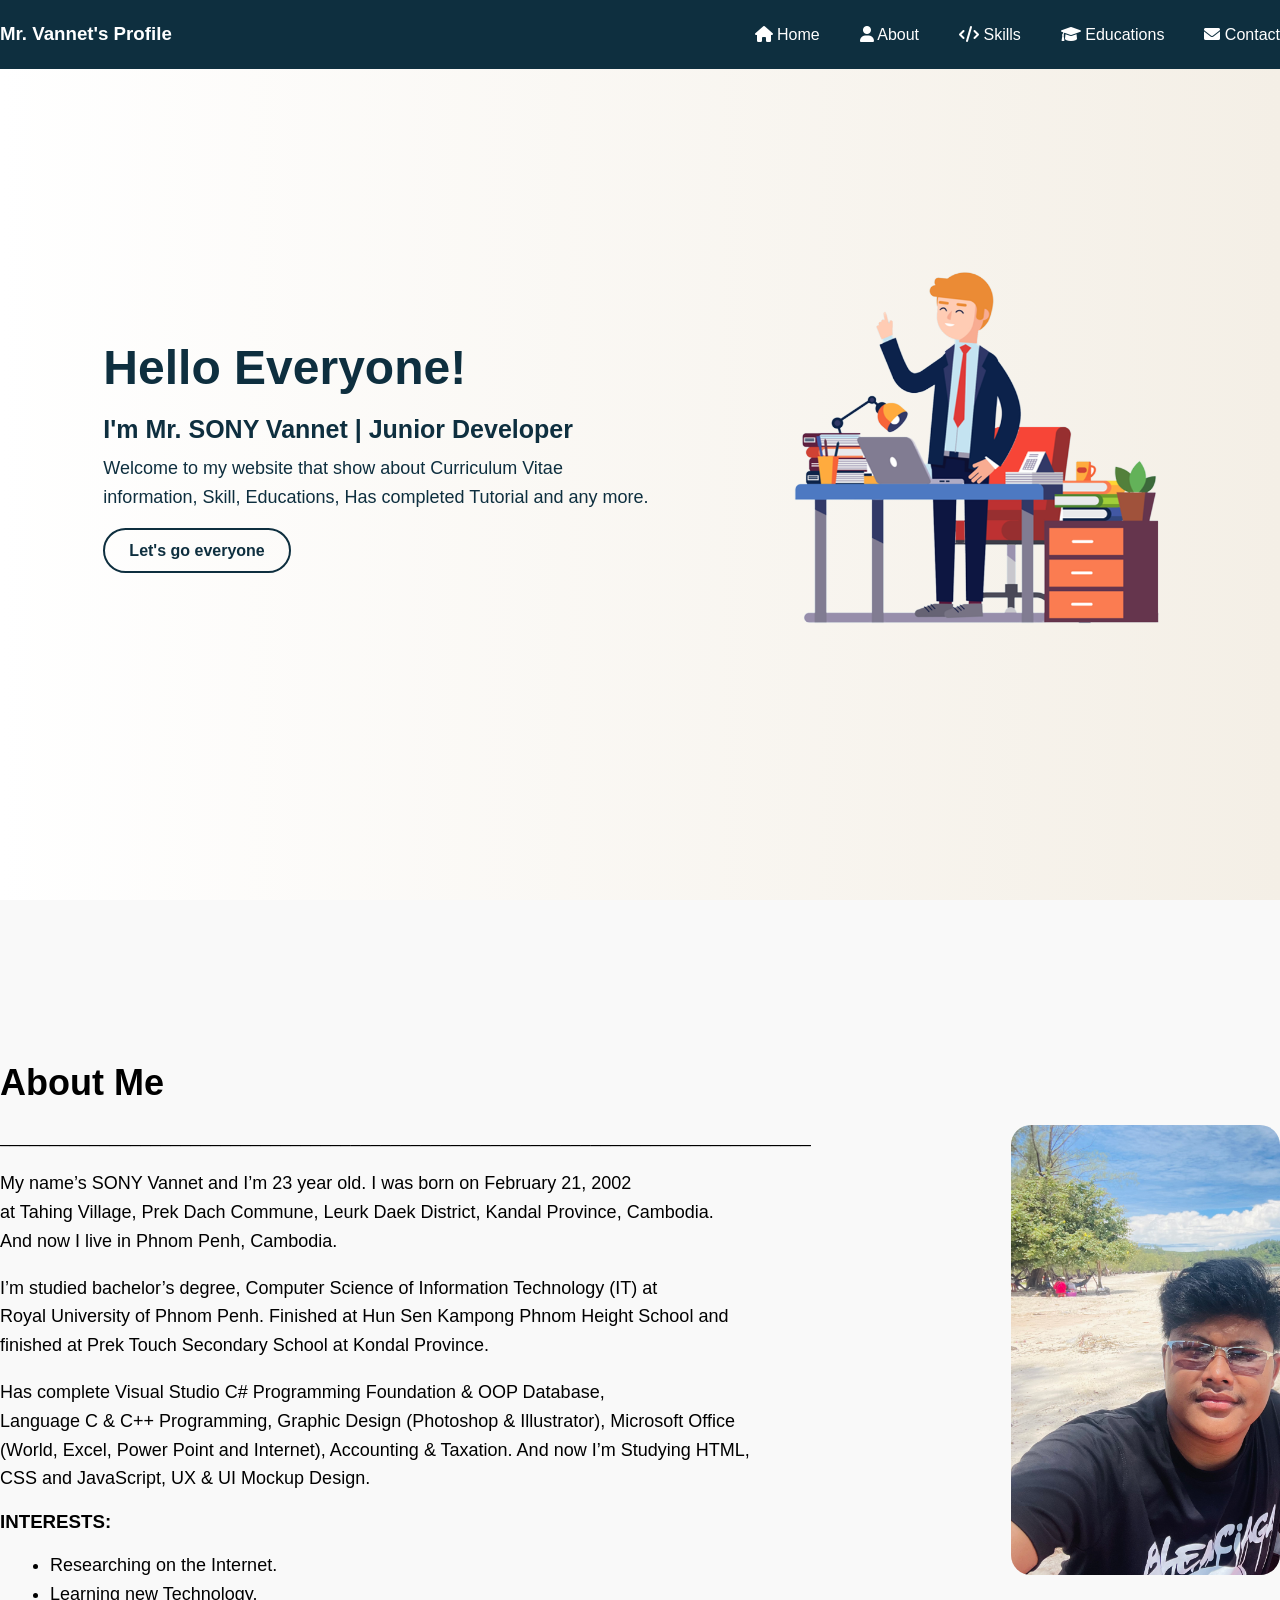
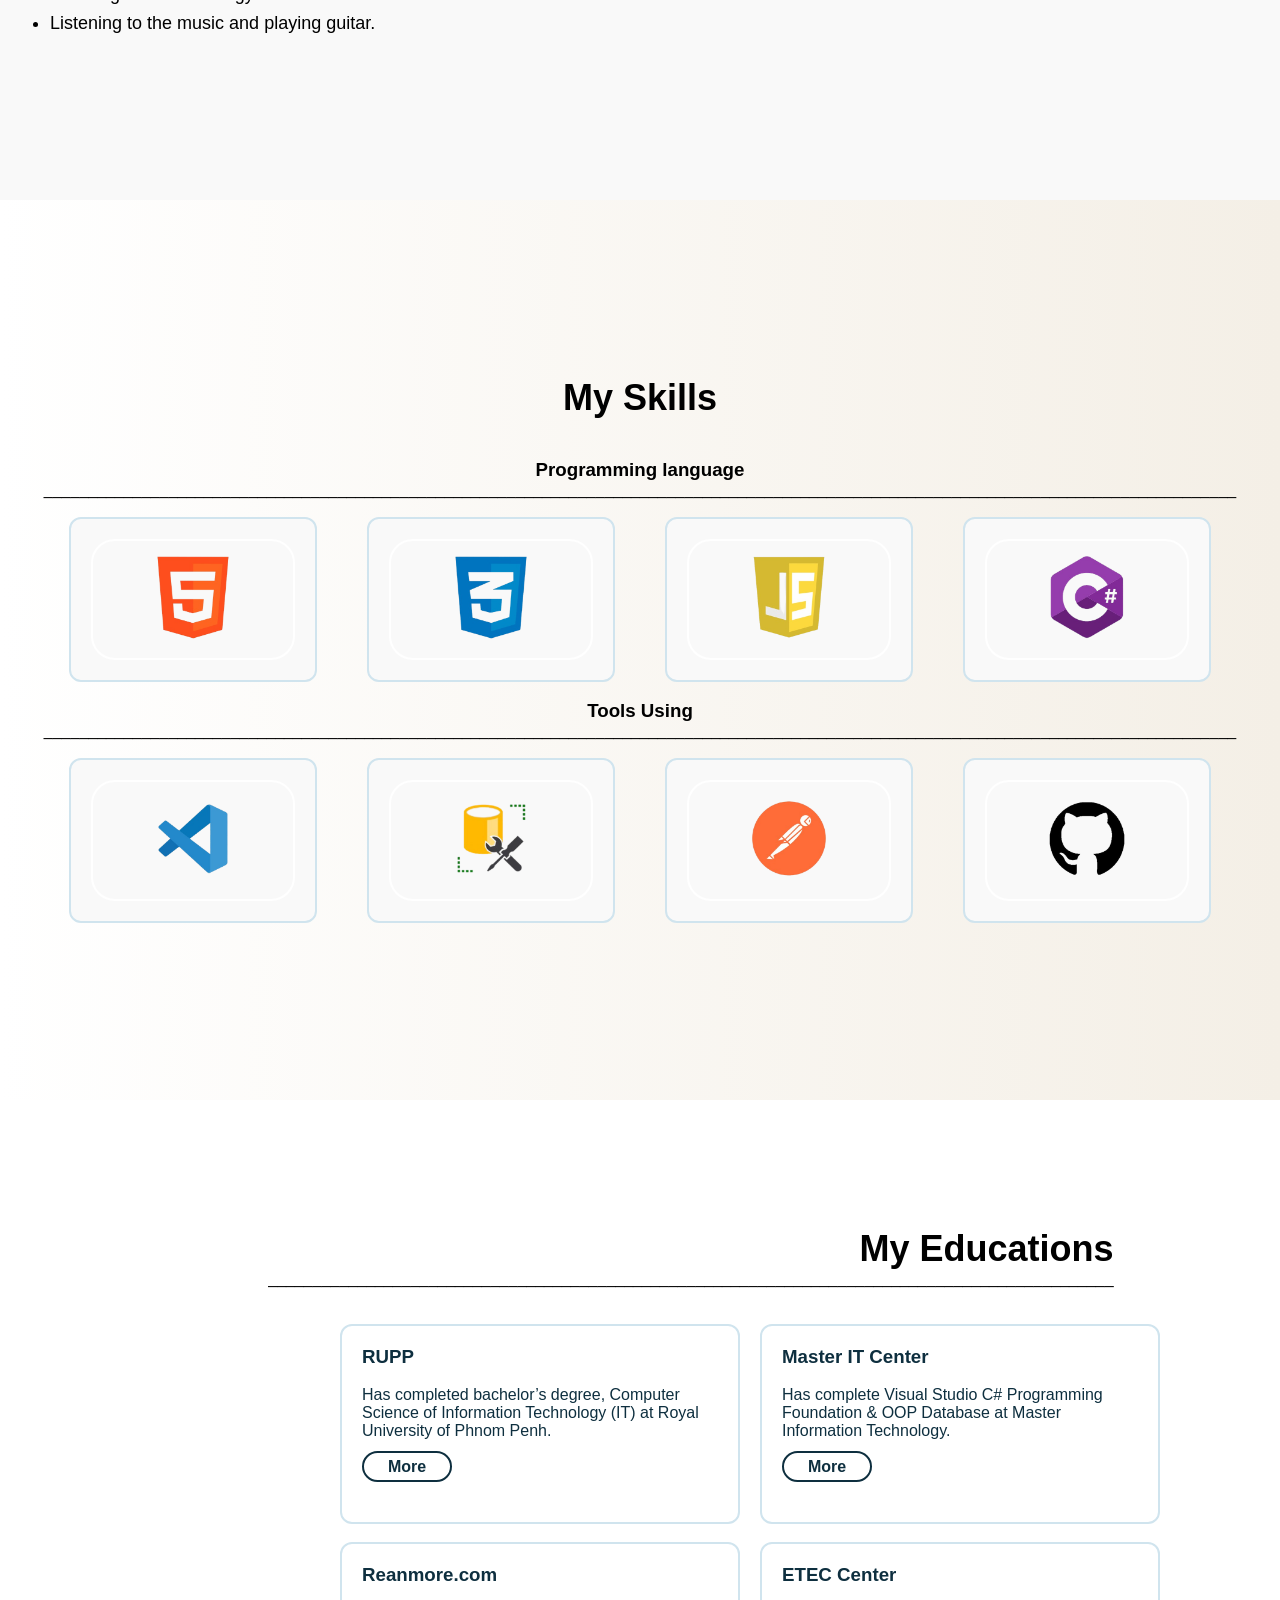
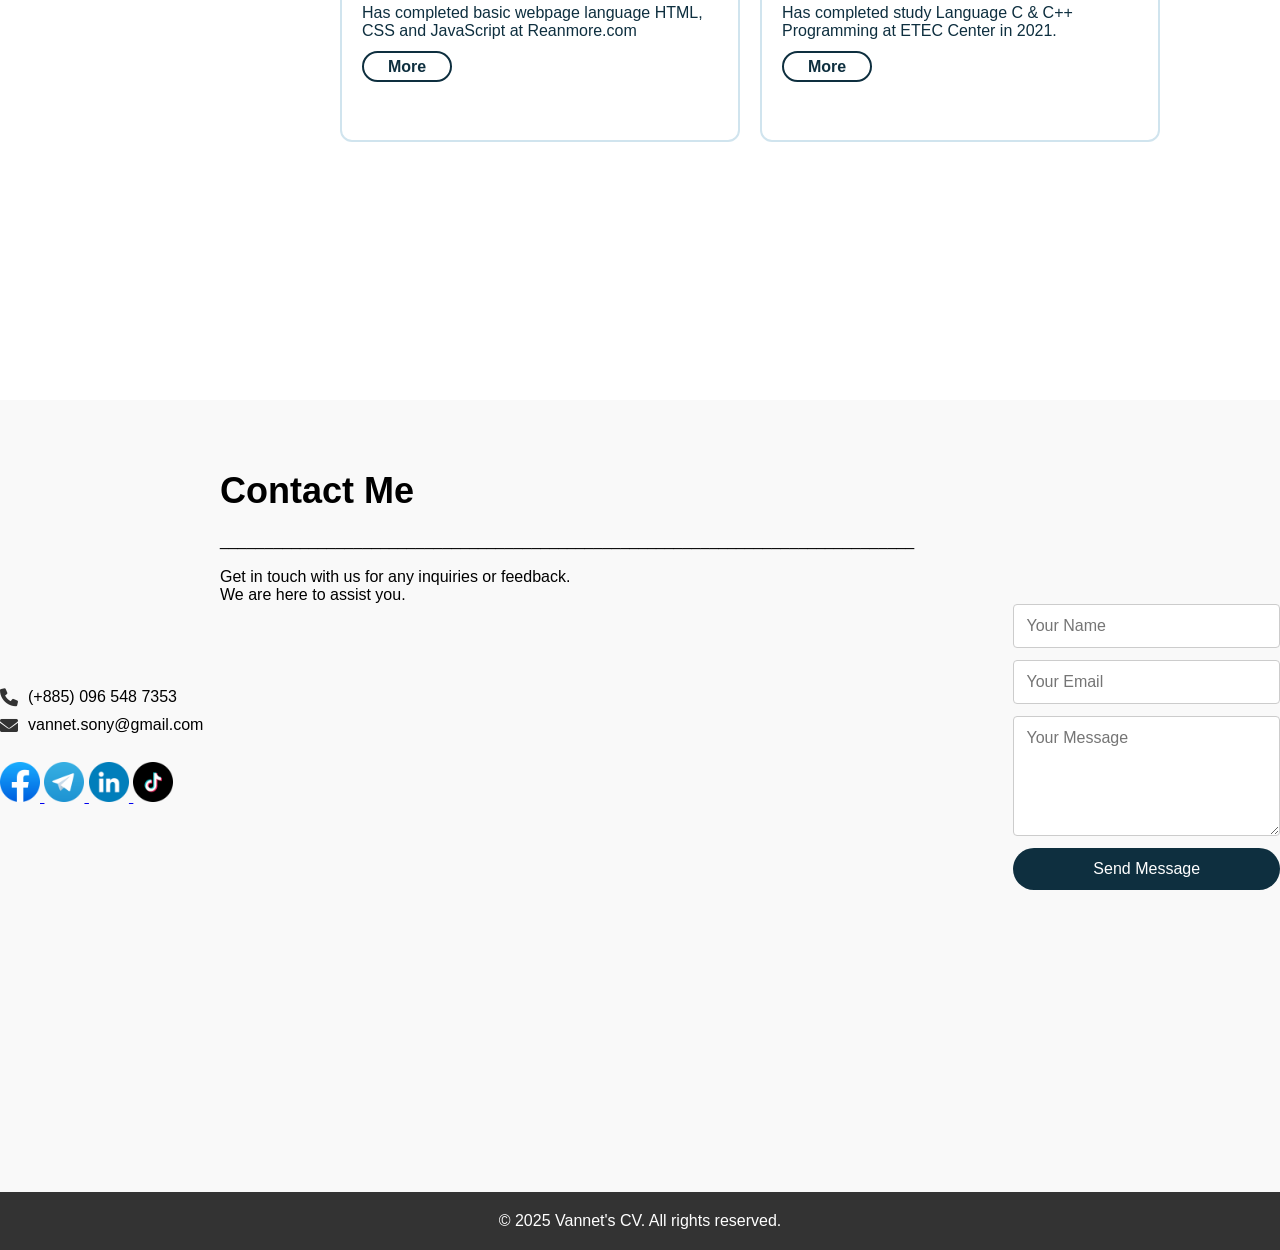
==== index.html @ 10460a56 "rename to index.html" ====
<!DOCTYPE html>
<html lang="en">

<head>
  <meta charset="UTF-8" />
  <meta name="viewport" content="width=device-width, initial-scale=1.0"/>
  <title>Vannet's CV</title>
  <link rel="icon" type="image/x-icon" href="./assets/Profile.ico">
  <link rel="stylesheet" href="style.css" />
  <link rel="stylesheet" href="https://cdnjs.cloudflare.com/ajax/libs/font-awesome/6.0.0-beta3/css/all.min.css">
</head>

<body>
  <!-- Navigation Bar -->
  <nav>
    <div class="container">
      <h3>Mr. Vannet's Profile</h3>
      <ul>
        <li><a href="#home"><i class="fas fa-home"></i> Home</a></li>
        <li><a href="#about"><i class="fas fa-user"></i> About</a></li>
        <li><a href="#skill"><i class="fas fa-code"></i> Skills</a></li>
        <li><a href="#Educations"><i class="fas fa-graduation-cap"></i> Educations</a></li>
        <li><a href="#contact"><i class="fas fa-envelope"></i> Contact</a></li>
      </ul>
    </div>
  </nav>

  <!-- Section Home -->
  <section id="home">
    <div class="container">
      <h1>Hello Everyone!</h1>
      <h2>I'm Mr. SONY Vannet | Junior Developer</h2>
      <p>Welcome to my website that show about Curriculum Vitae <br> information, Skill, Educations, Has completed Tutorial and any more.</p>
      <a href="#about">Let's go everyone</a>
    </div>
    <div class="image-section">
      <img src="./assets/Presentation.png" alt="Image">
      </div>
    </div>
  </section>

  <!-- Section About -->
  <section id="about">
    <div class="container">
      <h1>About Me</span></h1><br>
      <p>_________________________________________________________________________________</p><br>
      <p>My name’s <span class="name">SONY Vannet</span> and I’m 23 year old. I was born on February 21, 2002 <br>
        at Tahing Village, Prek Dach Commune, Leurk Daek District, Kandal Province, Cambodia. <br>
        And now I live in Phnom Penh, Cambodia.</p><br>
      <p>I’m studied bachelor’s degree, Computer Science of Information Technology (IT) at <br>
        Royal University of Phnom Penh. Finished at Hun Sen Kampong Phnom Height School and <br>
        finished at Prek Touch Secondary School at Kondal Province.</p><br>
      <p>Has complete Visual Studio C# Programming Foundation & OOP Database, <br>
        Language C & C++ Programming, Graphic Design (Photoshop & Illustrator), Microsoft Office <br>
        (World, Excel, Power Point and Internet), Accounting & Taxation. And now I’m Studying HTML, <br>CSS and JavaScript, UX & UI Mockup Design.</p><br>
      <h3>INTERESTS:</h3><br>
        <ul>
          <li>Researching on the Internet.</li>
          <li>Learning new Technology.</li>
          <li>Listening to the music and playing guitar.</li>
        </ul>
    </div>
    <div class="image">
        <img src="./assets/MyPhoto.JPG" alt="Vannet's photo">
    </div>
  </section>

  <!-- Section Skills -->
  <section id="skill">
    <div class="container">
      <h2>My Skills</h2>
      <h3>Programming language</h3>
      <p>______________________________________________________________________________________________________________________________________</p><br>
      <div class="skill-grid">
        <div class="skill-card">
          <div class="imgHTML">
            <img src="./assets/HTML.png" alt="HTML">
          </div>
        </div>
        <div class="skill-card">
          <div class="imgHTML">
            <img src="./assets/CSS.png" alt="CSS">
          </div>
        </div>
        <div class="skill-card">
          <div class="imgHTML">
            <img src="./assets/JavaScript.png" alt="JavaScript">
          </div>
        </div>
        <div class="skill-card">
          <div class="imgHTML">
            <img src="./assets/CSharp.png" alt="csharp">
          </div>
        </div>
      </div><br>
      <h3>Tools Using</h3>
      <p>______________________________________________________________________________________________________________________________________</p><br>
      <div class="skill-grid">
        <div class="skill-card">
          <div class="imgHTML">
            <img src="./assets/VSCode.png" alt="vscode">
          </div>
        </div>
        <div class="skill-card">
          <div class="imgHTML">
            <img src="./assets/SQLMS.png" alt="SQLMS">
          </div>
        </div>
        <div class="skill-card">
          <div class="imgHTML">
            <img src="./assets/Postman.png" alt="postman">
          </div>
        </div>
        <div class="skill-card">
          <div class="imgHTML">
            <img src="./assets/GitHub.png" alt="GitHub">
          </div>
        </div>
      </div>
    </div>
  </section>

  <!-- Section Educations -->
  <section id="Educations">
    <div class="container">
      <div class="Education">
      <h2>My Educations</h2>
      <p>_______________________________________________________________________________________________</p><br>
      <P></P><br>
      </div>
      <div class="wrap">
        <div class="Vector">
           <img src="./assets/Educations.jpg" alt="vector">
        </div>
        <div class="wrapcard">
          <div class="educations-grid">
            <div class="education-card">
              <h3>RUPP</h3><br>
              <P>Has completed bachelor’s degree, Computer Science of Information Technology (IT) at
                Royal University of Phnom Penh.</P><br>
              <a href="https://www.rupp.edu.kh/" target="_blank">More</a>
            </div>
            <div class="education-card">
              <h3>Master IT Center</h3><br>
              <P>Has complete Visual Studio C# Programming Foundation & OOP Database at 
                Master Information Technology.</P><br>
              <a href="https://masteritlearnonline.com/" target="_blank">More</a>
            </div>
          </div> <br>
          <div class="educations-grid">
            <div class="education-card">
              <h3>Reanmore.com</h3><br>
              <P>Has completed basic webpage language HTML, CSS and JavaScript at Reanmore.com </P><br>
              <a href="https://reanmore.com/" target="_blank">More</a>
            </div>
            <div class="education-card">
              <h3>ETEC Center</h3><br>
              <P>Has completed study Language C & C++ Programming at ETEC Center in 2021.</P><br>
              <a href="https://www.facebook.com/eteccenter/" target="_blank">More</a>
            </div>
          </div>
        </div>
    </div>
  </section>

  <!-- Section Contact -->
  <section id="contact">
    <div class="container">
      <div class="contacts">
      <h2>Contact Me</h2>
      <p>______________________________________________________________________________</p><br>
      <p>Get in touch with us for any inquiries or feedback. <br>We are here to assist you.</p>
      </div>
      <div class="wraps">
        <div>
          <div class="contact-item">
            <i class="fas fa-phone"></i>
            <p>(+885) 096 548 7353</p>
          </div>
            <div class="contact-item">
              <i class="fas fa-envelope"></i>
              <p>vannet.sony@gmail.com</p><br>
          </div> <br>
          <a href="https://web.facebook.com/sony.vannet" target="_blank">
            <img src="./assets/Facebook.png" alt="Facebook" width="40">
          </a>
          <a href="https://t.me/SONY_Vannet" target="_blank">
            <img src="./assets/Telegram.png" alt="Telegram" width="40">
          </a>
          <a href="http://linkedin.com/in/sony-vannet-5833262a1" target="_blank">
            <img src="./assets/LinkedIn.png" alt="linkedIn" width="40">
          </a>
          <a href="https://www.tiktok.com/@sony_vannet?_t=ZS-8xAU1PezzxR&_r=1" target="_blank">
            <img src="./assets/Tiktok.png" alt="TikTok" width="40">
          </a>
        </div>
      <form id="contact-form">
        <input type="text" id="name" placeholder="Your Name" required />
        <div class="error" id="name-error">Please enter your name.</div>
        <input type="email" id="email" placeholder="Your Email" required />
        <div class="error" id="email-error">Please enter a valid email.</div>
        <textarea id="message" placeholder="Your Message" required></textarea>
        <div class="error" id="message-error">Please enter a message.</div>
        <button type="submit">Send Message</button>
      </form>
      </div>
    </div>
  </section>

  <footer>
    <p>© 2025 Vannet's CV. All rights reserved.</p>
  </footer>

  <script src="script.js"></script>
</body>
</html>
---- style.css ----
* {
  margin: 0;
  padding: 0;
  box-sizing: border-box;
  font-family: Kantumruy Pro, sans-serif;
}

body {
  scroll-behavior: smooth;
}

/* Navigation */
nav {
  background: #0E2F3F;
  color: white;
  position: fixed;
  width: 100%;
  top: 0;
  z-index: 1000;
  padding: 20px 0;
}

nav .container {
  max-width: 1400px;
  margin: 0 auto;
  display: flex;
  justify-content: space-between;
  align-items: center;
  padding: 0px;
}

nav h1 {
  font-size: 24px;
}

nav ul {
  list-style: none;
  display: flex;
  gap: 40px;
}

nav ul li a {
  color: white;
  text-decoration: none;
  font-size: 16px;
}

nav ul li a:hover {
  color: #ccc;
}

/* ...existing code... */
nav.blur {
  backdrop-filter: blur(8px);
  background: rgba(14, 47, 63, 0.6); /* #0e2f3f with 60% opacity */;
  transition: backdrop-filter 0.3s, background 0.3s;
}
/* ...existing code... */

/* Home Section */
#home {
  height: 100vh;
  background: linear-gradient(to right, #ffffff, #f4efe6);
/*  background-image: url('/Asset/Web\ Backgrounds.png'); */
  display: flex;
  color: #0e2f3f;
  align-items: center;
  justify-content: center;
  gap: 0 10vw;
}

#home .container {
  padding: 0%;
}

#home h1 {
  font-size: 48px;
  margin-bottom: 20px;
}

#home h2 {
  font-size: 25px;
  margin-bottom: 10px;
}

#home p {
  font-size: 18px;
  line-height: 1.6;
  margin-bottom: 30px;
}

#home a {
  color: #0e2f3f;
  padding: 12px 24px;
  text-decoration: none;
  border-radius: 25px;
  font-weight: bold;
  border: 2px solid #0e2f3f;
}

#home a:hover {
  background: #0e2f3f;
  color: #ffffff;
}

.image-section {
  flex-shrink: 10%;
}

.image-section img {
  max-width: 400px;
  border-radius: 0px;
}

/* About Section */
#about {
  height: 100vh;
  background: #f9f9f9;
  display: flex;
  flex-direction: row;
  align-items: center;
  justify-content: center;
  gap: 0 200px;
}

#about .container {
  margin: 0
}

#about h1 {
  font-size: 36px;
}

#about p {
  font-size: 18px;
  line-height: 1.6;
}

.container ul {
  font-size: 18px;
  line-height: 1.6;
  padding-left: 50px;

}

.image {
  height: 450px;
  overflow: hidden;
  border-radius: 20px;
}

.image img {
  object-fit: cover;
  transition: transform 0.8s;
  height: 100%;
}

.image:hover img {
  transform: scale(1.2);
}


/* Skill Sectoin */
#skill{
  height: 100vh;
  background: linear-gradient(to right, #ffffff, #f4efe6);
  align-content: center;
}

#skill .container {
  margin: 0px;
  text-align: center;
}

#skill h2{
  font-size: 36px;
  margin-bottom: 40px;
  text-align: center;
}

.skill-grid{
  display: flex;
  color: #0e2f3f;
  text-align: left;
  gap: 0 50px;
  justify-content: center;
}

.skill-card{
  color: #0E2F3F;
  background: #f9f9f9;
  border: 2px solid #d0e4ee;
  border-radius: 12px;
  padding: 20px;
}

.imgHTML {
  flex-shrink: 10%;
  border: 2px solid #ffffff;
  border-radius: 24px;
}

.imgHTML img {
  max-width: 200px;
  border-radius: 6px;
}

/* Educations Section */
#Educations {
  height: 100vh;
  padding: 10% 13%;
}

.Education {
  text-align: right;
}

.container h2{
  font-size: 36px;
}

.Vector {
  height: 300px;
  overflow: hidden;
  border-radius: 20px;
}

.Vector img {
  object-fit: cover;
  transition: transform 0.8s;
  height: 100%;
}

.wrap{
  display: flex;
  flex-direction: row;
  align-items: center;
  justify-content: center;
  gap: 0 220px;
}

.wrapcard {
  flex-direction: column;
}

.educations-grid{
  display: flex;
  color: #0e2f3f;
  text-align: left;
  gap: 0 20px;
  justify-content: center;
}

.education-card{
  width: 400px;
  height: 200px;
  color: #0E2F3F;
  background: #ffffff;
  border: 2px solid #d0e4ee;
  border-radius: 12px;
  padding: 20px;

}

#Educations a {
  color: #0e2f3f;
  padding: 5px 24px;
  text-decoration: none;
  border-radius: 25px;
  font-weight: bold;
  border: 2px solid #0e2f3f;
}

#Educations a:hover {
  background: #0e2f3f;
  color: #ffffff;
}

/* Contact Section */
#contact {
  height: 88vh;
  padding: 70px 0px;
  background: #f9f9f9;
}

.contacts{
  padding-left: 220px;
}

.wraps{
  display: flex;
  flex-direction: row;
  align-items: center;
  justify-content: center;
  gap: 0 800px;
}

#contact h2 {
  font-size: 36px;
  margin-bottom: 20px;
}

.contact-item {
  display: flex;
  align-items: center;
  gap: 10px;
  margin-bottom: 10px;
}

.contact-item i {
  color: #333;
  font-size: 18px;
}

.contact-item p {
  margin: 0;
}

#contact form {
  display: flex;
  flex-direction: column;
  gap: 12px;
  width: 400px;
}

#contact input,
#contact textarea {
  padding: 12px;
  font-size: 16px;
  border: 1px solid #ccc;
  border-radius: 4px;
  width: 100%;
}

#contact textarea {
  height: 120px;
  resize: vertical;
}

#contact button {
  background: #0e2f3f;
  color: white;
  padding: 12px;
  border: none;
  border-radius: 25px;
  font-size: 16px;
  cursor: pointer;
}

#contact button:hover {
  background: #2563eb;
}

#contact .error {
  color: red;
  font-size: 14px;
  display: none;
}

/* Footer */
footer {
  background: #333;
  color: white;
  text-align: center;
  padding: 20px;
}

footer p {
  font-size: 16px;
}

/* Responsive */
@media (max-width: 768px) {
  nav .container {
    flex-direction: column;
    gap: 10px;
  }

  nav ul {
    flex-direction: column;
    gap: 10px;
  }

  #home {
    flex-direction: column;
    gap: 20px;
    padding: 20px;
  }

  #home h1 {
    font-size: 36px;
  }

  #home h2 {
    font-size: 20px;
  }

  #home p {
    font-size: 16px;
  }

  .image-section img {
    max-width: 100%;
  }

  #about {
    flex-direction: column;
    gap: 20px;
    padding: 20px;
  }

  #about h1 {
    font-size: 28px;
  }

  #about p {
    font-size: 16px;
  }

  .container ul {
    padding-left: 20px;
  }

  .image {
    height: 300px;
  }

  #skill {
    padding: 20px;
  }

  #skill h2 {
    font-size: 28px;
  }

  .skill-grid {
    flex-direction: column;
    gap: 20px;
  }

  .skill-card {
    padding: 15px;
  }

  .imgHTML img {
    max-width: 150px;
  }

  #Educations {
    padding: 20px;
  }

  .wrap {
    flex-direction: column;
    gap: 20px;
  }

  .educations-grid {
    flex-direction: column;
    gap: 20px;
  }

  .education-card {
    width: 100%;
    height: auto;
  }

  #contact {
    padding: 20px;
  }

  .contacts {
    padding-left: 0;
  }

  .wraps {
    flex-direction: column;
    gap: 20px;
  }

  #contact h2 {
    font-size: 28px;
  }

  #contact form {
    width: 100%;
  }

  .project-grid {
    grid-template-columns: 1fr;
  }
}
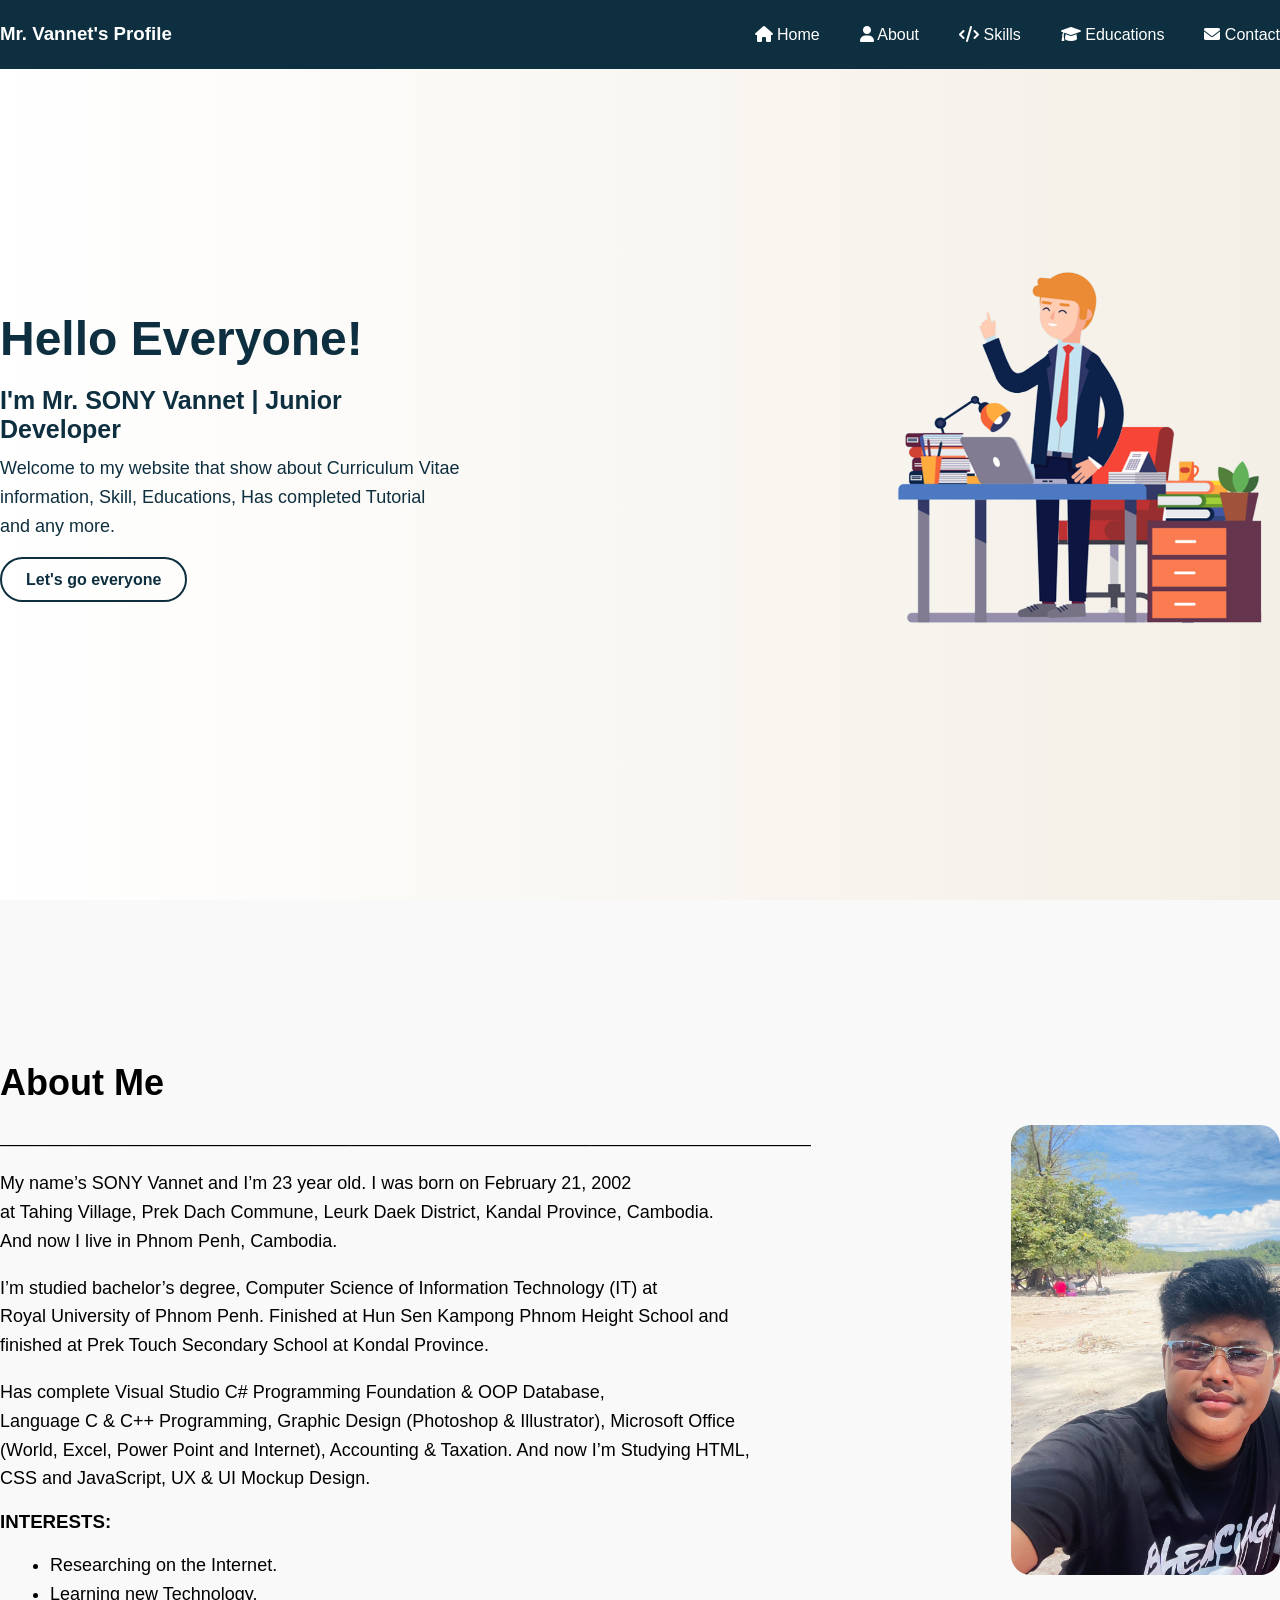
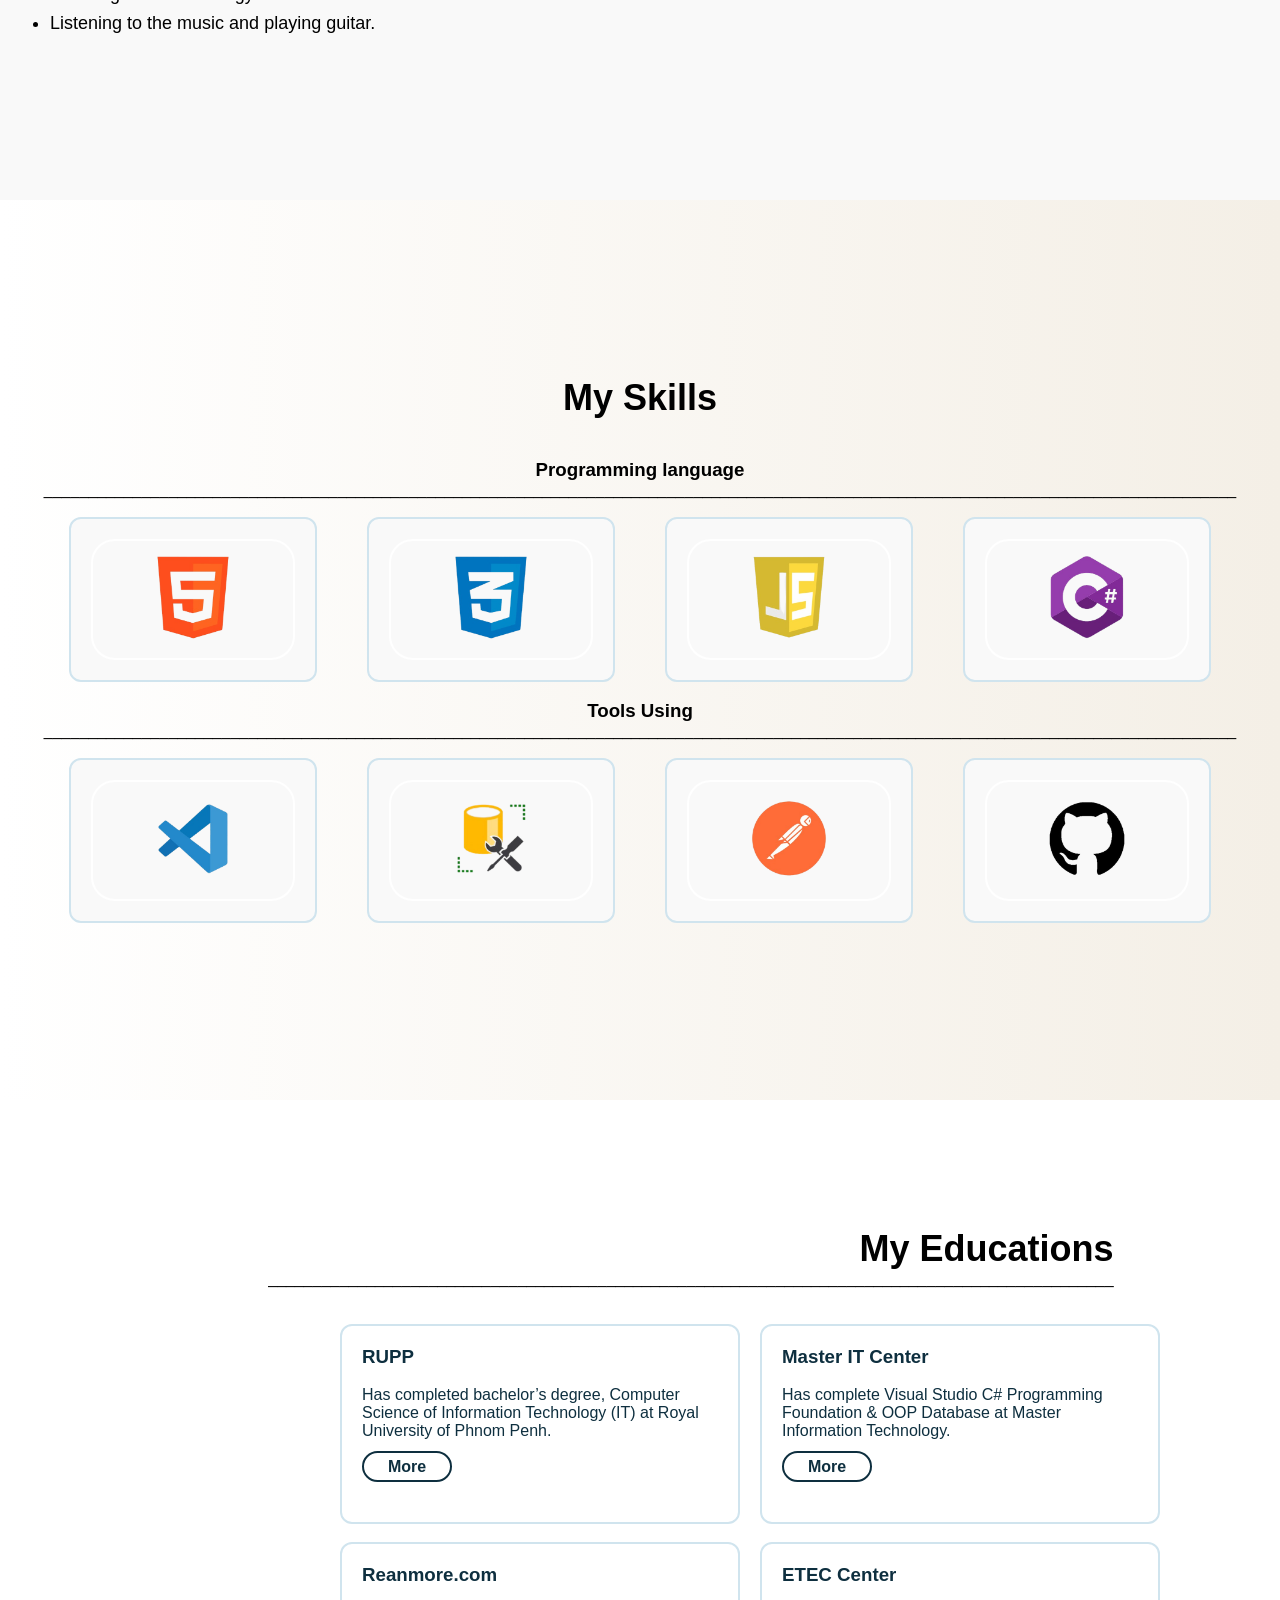
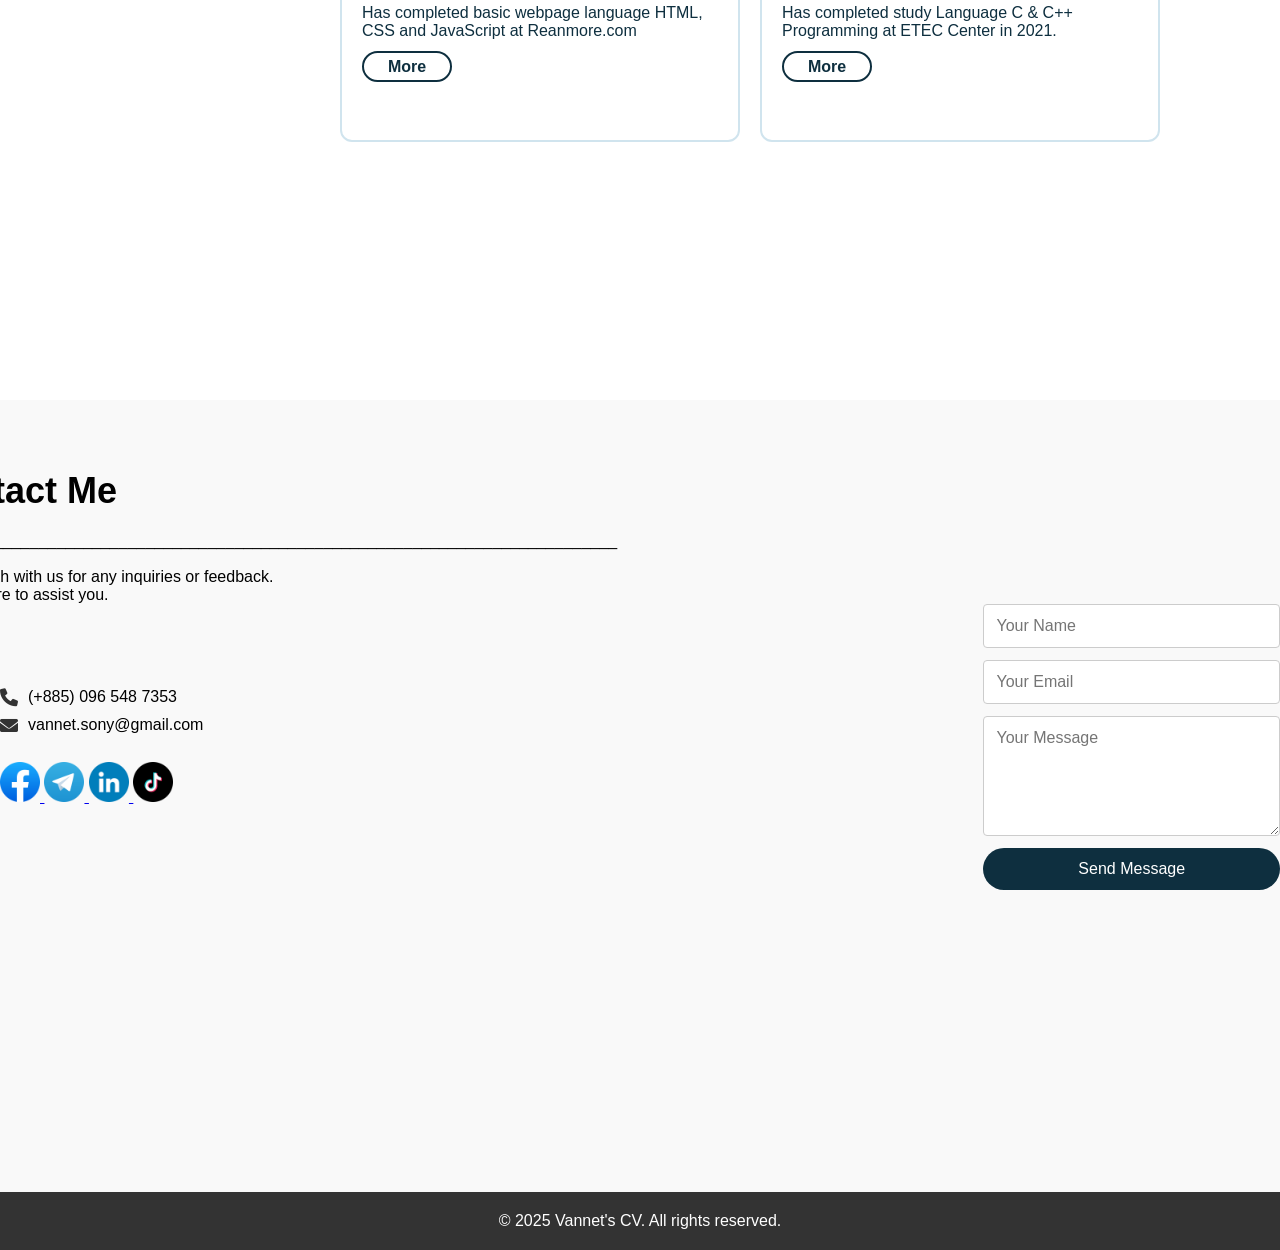
==== commit 7be18da1: "fixed style" ====
--- a/index.html
+++ b/index.html
@@ -167,9 +167,14 @@
   <section id="contact">
     <div class="container">
       <div class="contacts">
-      <h2>Contact Me</h2>
-      <p>______________________________________________________________________________</p><br>
-      <p>Get in touch with us for any inquiries or feedback. <br>We are here to assist you.</p>
+        <div class="contact-head">
+          <h2>Contact Me</h2>
+          <p>______________________________________________________________________________</p><br>
+          <p>Get in touch with us for any inquiries or feedback. <br>We are here to assist you.</p>
+        </div>
+        <div class="contact-item">
+          <!-- Blank -->
+        </div> <br>
       </div>
       <div class="wraps">
         <div>
--- a/style.css
+++ b/style.css
@@ -61,12 +61,12 @@
 #home {
   height: 100vh;
   background: linear-gradient(to right, #ffffff, #f4efe6);
-/*  background-image: url('/Asset/Web\ Backgrounds.png'); */
-  display: flex;
+  display: flex;
+  flex-direction: row;
   color: #0e2f3f;
   align-items: center;
   justify-content: center;
-  gap: 0 10vw;
+  gap: 0 420px;
 }
 
 #home .container {
@@ -284,7 +284,10 @@
 }
 
 .contacts{
-  padding-left: 220px;
+  display: flex;
+  align-items: center;
+  justify-content: center;
+  gap: 0 370px;
 }
 
 .wraps{
@@ -292,7 +295,7 @@
   flex-direction: row;
   align-items: center;
   justify-content: center;
-  gap: 0 800px;
+  gap: 0 770px;
 }
 
 #contact h2 {
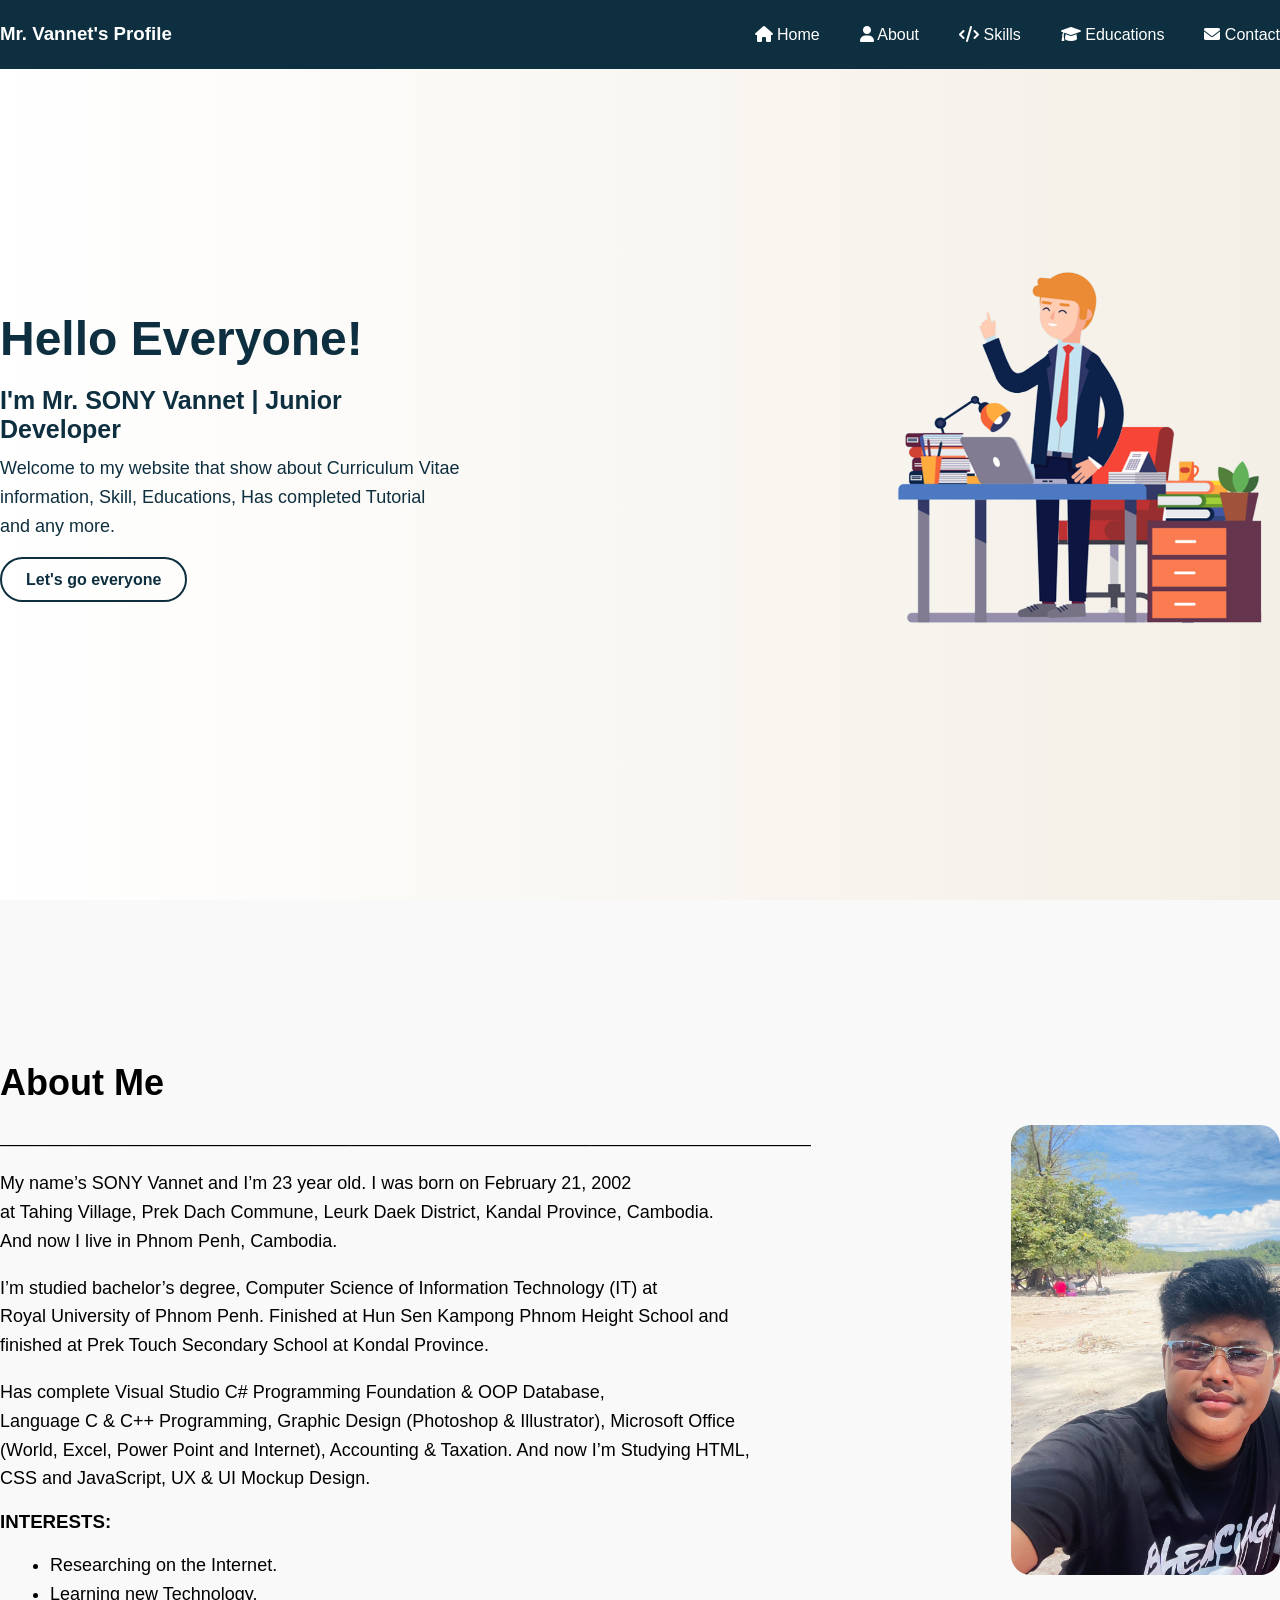
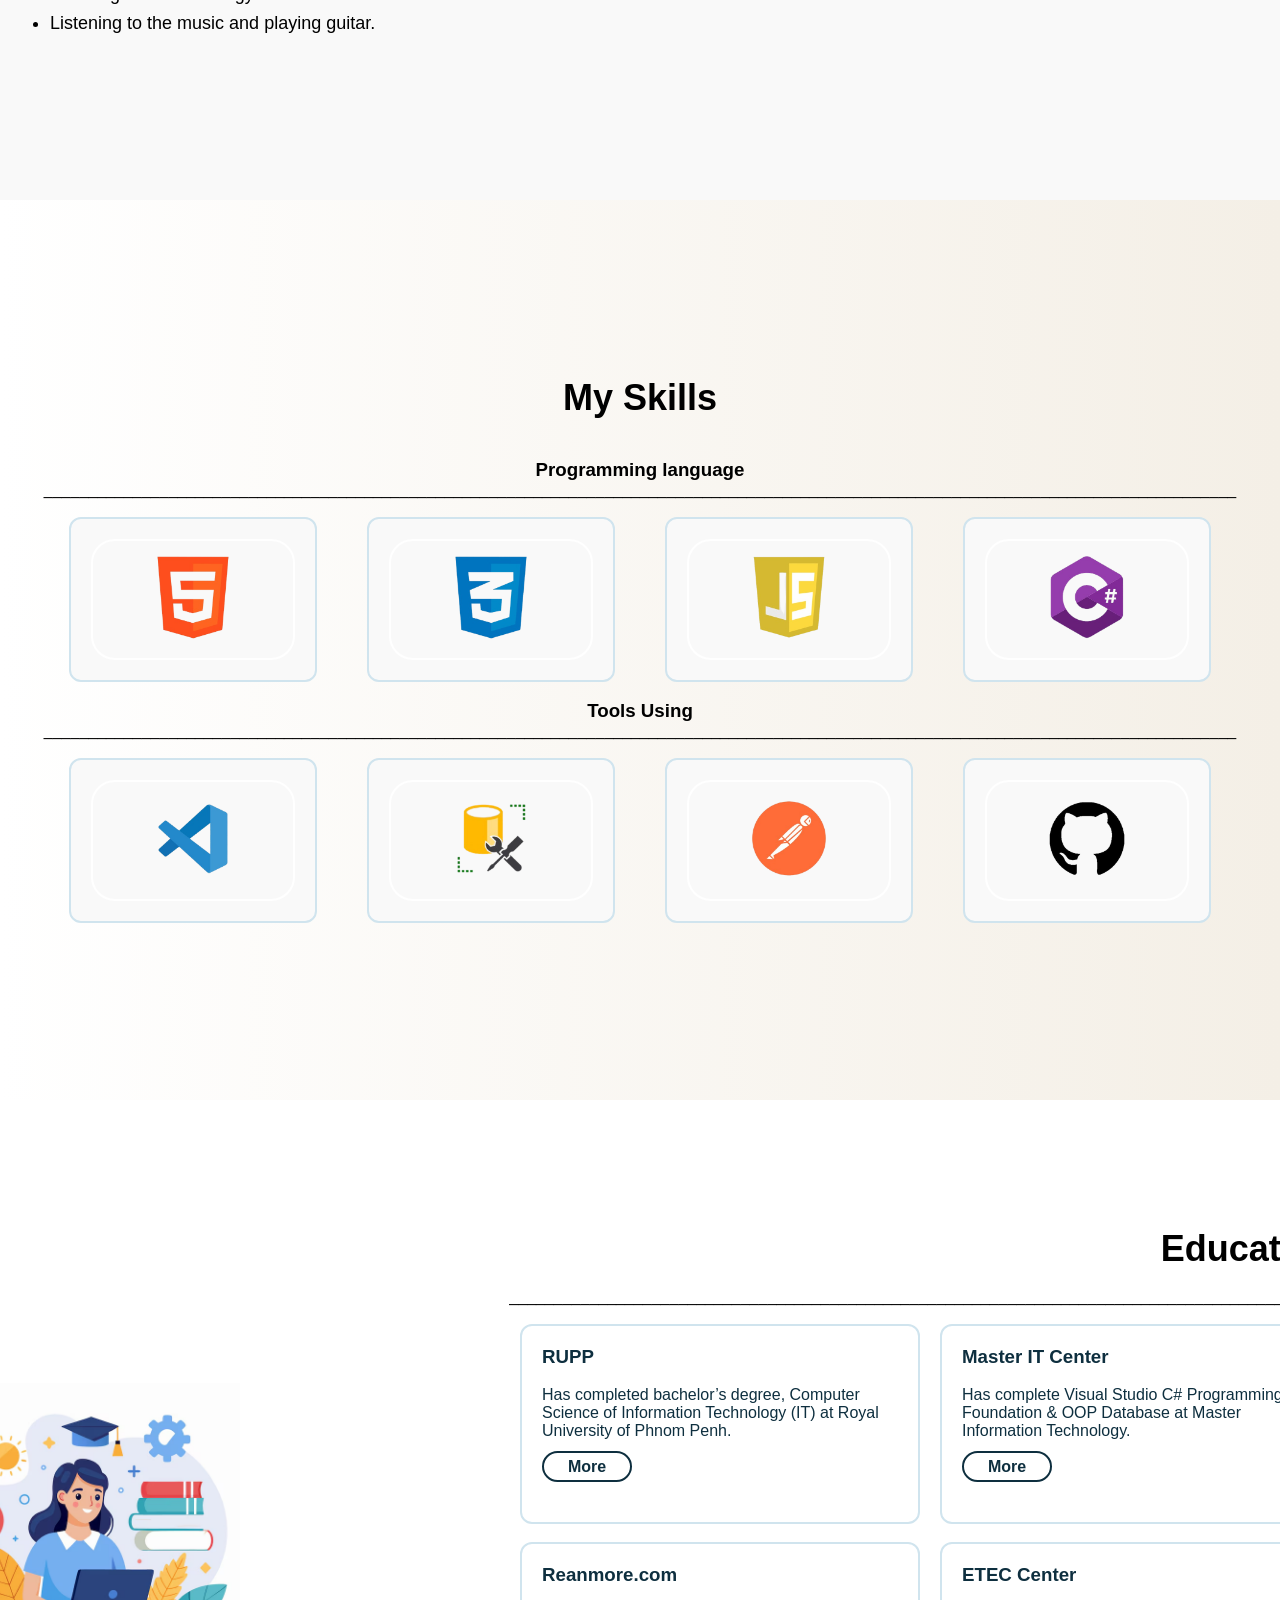
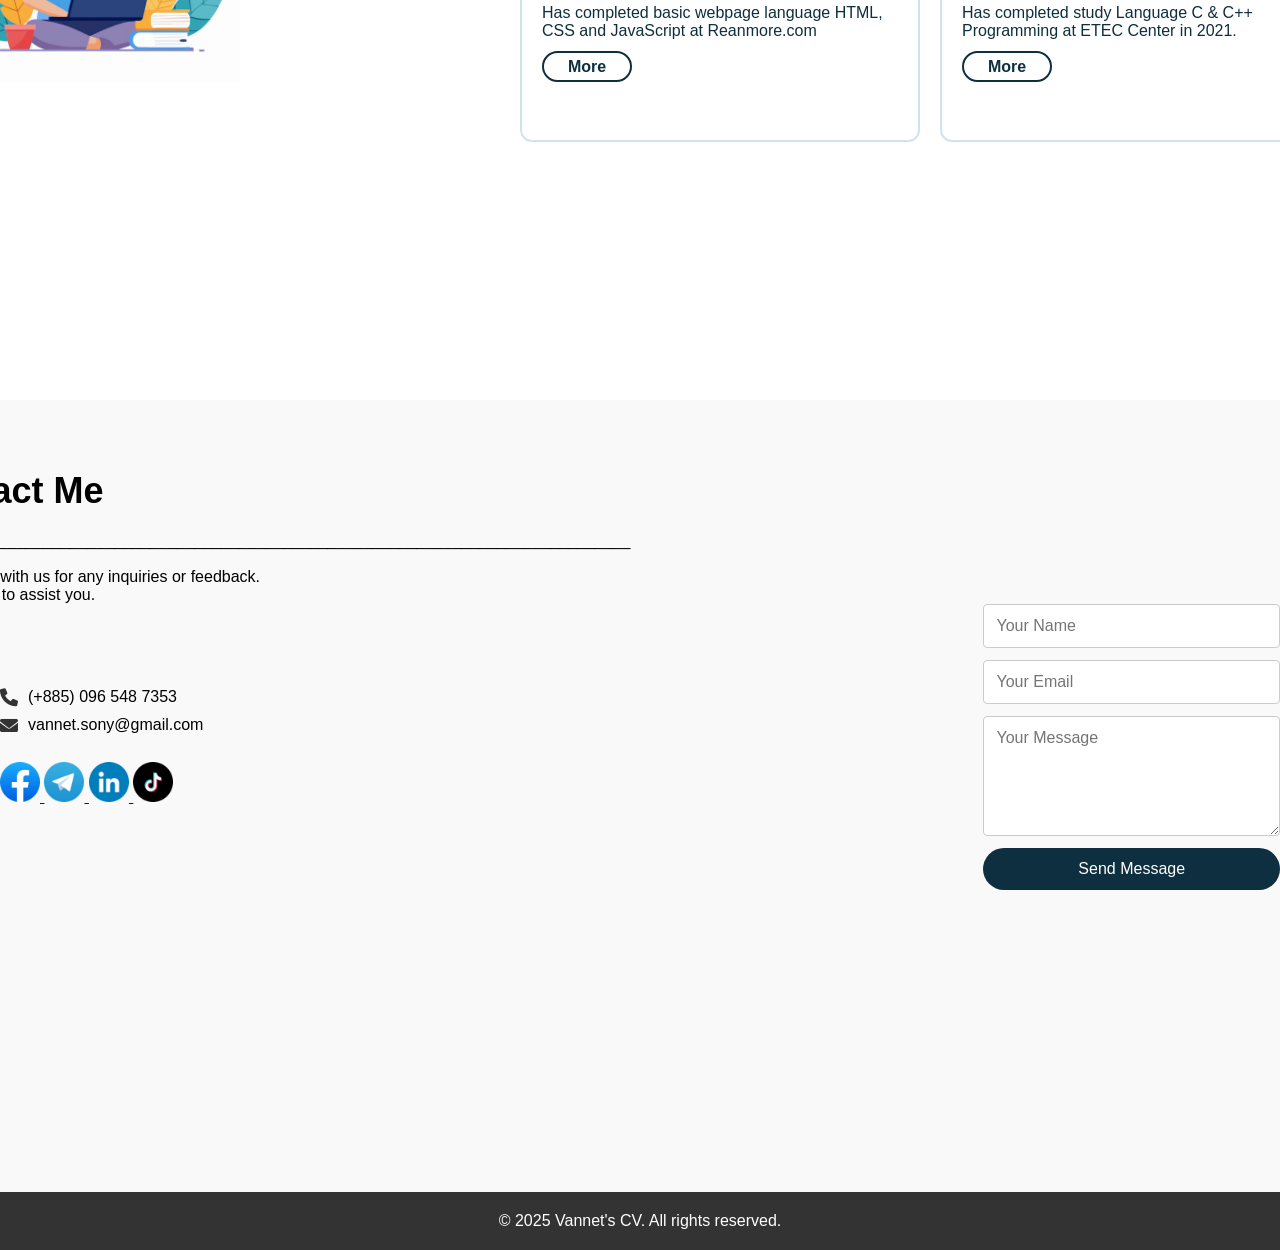
==== commit b7ad2236: "commit style padding" ====
--- a/index.html
+++ b/index.html
@@ -122,42 +122,44 @@
 
   <!-- Section Educations -->
   <section id="Educations">
-    <div class="container">
-      <div class="Education">
-      <h2>My Educations</h2>
-      <p>_______________________________________________________________________________________________</p><br>
-      <P></P><br>
-      </div>
-      <div class="wrap">
-        <div class="Vector">
-           <img src="./assets/Educations.jpg" alt="vector">
-        </div>
-        <div class="wrapcard">
-          <div class="educations-grid">
-            <div class="education-card">
-              <h3>RUPP</h3><br>
-              <P>Has completed bachelor’s degree, Computer Science of Information Technology (IT) at
-                Royal University of Phnom Penh.</P><br>
-              <a href="https://www.rupp.edu.kh/" target="_blank">More</a>
-            </div>
-            <div class="education-card">
-              <h3>Master IT Center</h3><br>
-              <P>Has complete Visual Studio C# Programming Foundation & OOP Database at 
-                Master Information Technology.</P><br>
-              <a href="https://masteritlearnonline.com/" target="_blank">More</a>
-            </div>
-          </div> <br>
-          <div class="educations-grid">
-            <div class="education-card">
-              <h3>Reanmore.com</h3><br>
-              <P>Has completed basic webpage language HTML, CSS and JavaScript at Reanmore.com </P><br>
-              <a href="https://reanmore.com/" target="_blank">More</a>
-            </div>
-            <div class="education-card">
-              <h3>ETEC Center</h3><br>
-              <P>Has completed study Language C & C++ Programming at ETEC Center in 2021.</P><br>
-              <a href="https://www.facebook.com/eteccenter/" target="_blank">More</a>
-            </div>
+    <div class="Education">
+      <div class="blank">
+        <!-- Blank -->
+      </div> <br>
+      <div class="education-head">
+        <h2>Educations</span></h2><br>
+        <p>_______________________________________________________________________________________________</p><br>
+      </div>
+    </div>
+    <div class="wrap">
+      <div class="Vector">
+        <img src="./assets/Educations.jpg" alt="vector">
+      </div>
+      <div class="wrapcard">
+        <div class="educations-grid">
+          <div class="education-card">
+            <h3>RUPP</h3><br>
+            <P>Has completed bachelor’s degree, Computer Science of Information Technology (IT) at
+              Royal University of Phnom Penh.</P><br>
+            <a href="https://www.rupp.edu.kh/" target="_blank">More</a>
+          </div>
+          <div class="education-card">
+            <h3>Master IT Center</h3><br>
+            <P>Has complete Visual Studio C# Programming Foundation & OOP Database at 
+              Master Information Technology.</P><br>
+            <a href="https://masteritlearnonline.com/" target="_blank">More</a>
+          </div>
+        </div> <br>
+        <div class="educations-grid">
+          <div class="education-card">
+            <h3>Reanmore.com</h3><br>
+            <P>Has completed basic webpage language HTML, CSS and JavaScript at Reanmore.com </P><br>
+            <a href="https://reanmore.com/" target="_blank">More</a>
+          </div>
+          <div class="education-card">
+            <h3>ETEC Center</h3><br>
+            <P>Has completed study Language C & C++ Programming at ETEC Center in 2021.</P><br>
+            <a href="https://www.facebook.com/eteccenter/" target="_blank">More</a>
           </div>
         </div>
     </div>
@@ -169,7 +171,7 @@
       <div class="contacts">
         <div class="contact-head">
           <h2>Contact Me</h2>
-          <p>______________________________________________________________________________</p><br>
+          <p>_________________________________________________________________________________</p><br>
           <p>Get in touch with us for any inquiries or feedback. <br>We are here to assist you.</p>
         </div>
         <div class="contact-item">
--- a/style.css
+++ b/style.css
@@ -212,16 +212,19 @@
 }
 
 .Education {
+  display: flex;
+  align-items: center;
+  justify-content: center;
+  gap: 0 292px;
+}
+
+#Educations h2 {
+  font-size: 36px;
   text-align: right;
-}
-
-.container h2{
-  font-size: 36px;
 }
 
 .Vector {
   height: 300px;
-  overflow: hidden;
   border-radius: 20px;
 }
 
@@ -236,7 +239,7 @@
   flex-direction: row;
   align-items: center;
   justify-content: center;
-  gap: 0 220px;
+  gap: 0 280px;
 }
 
 .wrapcard {
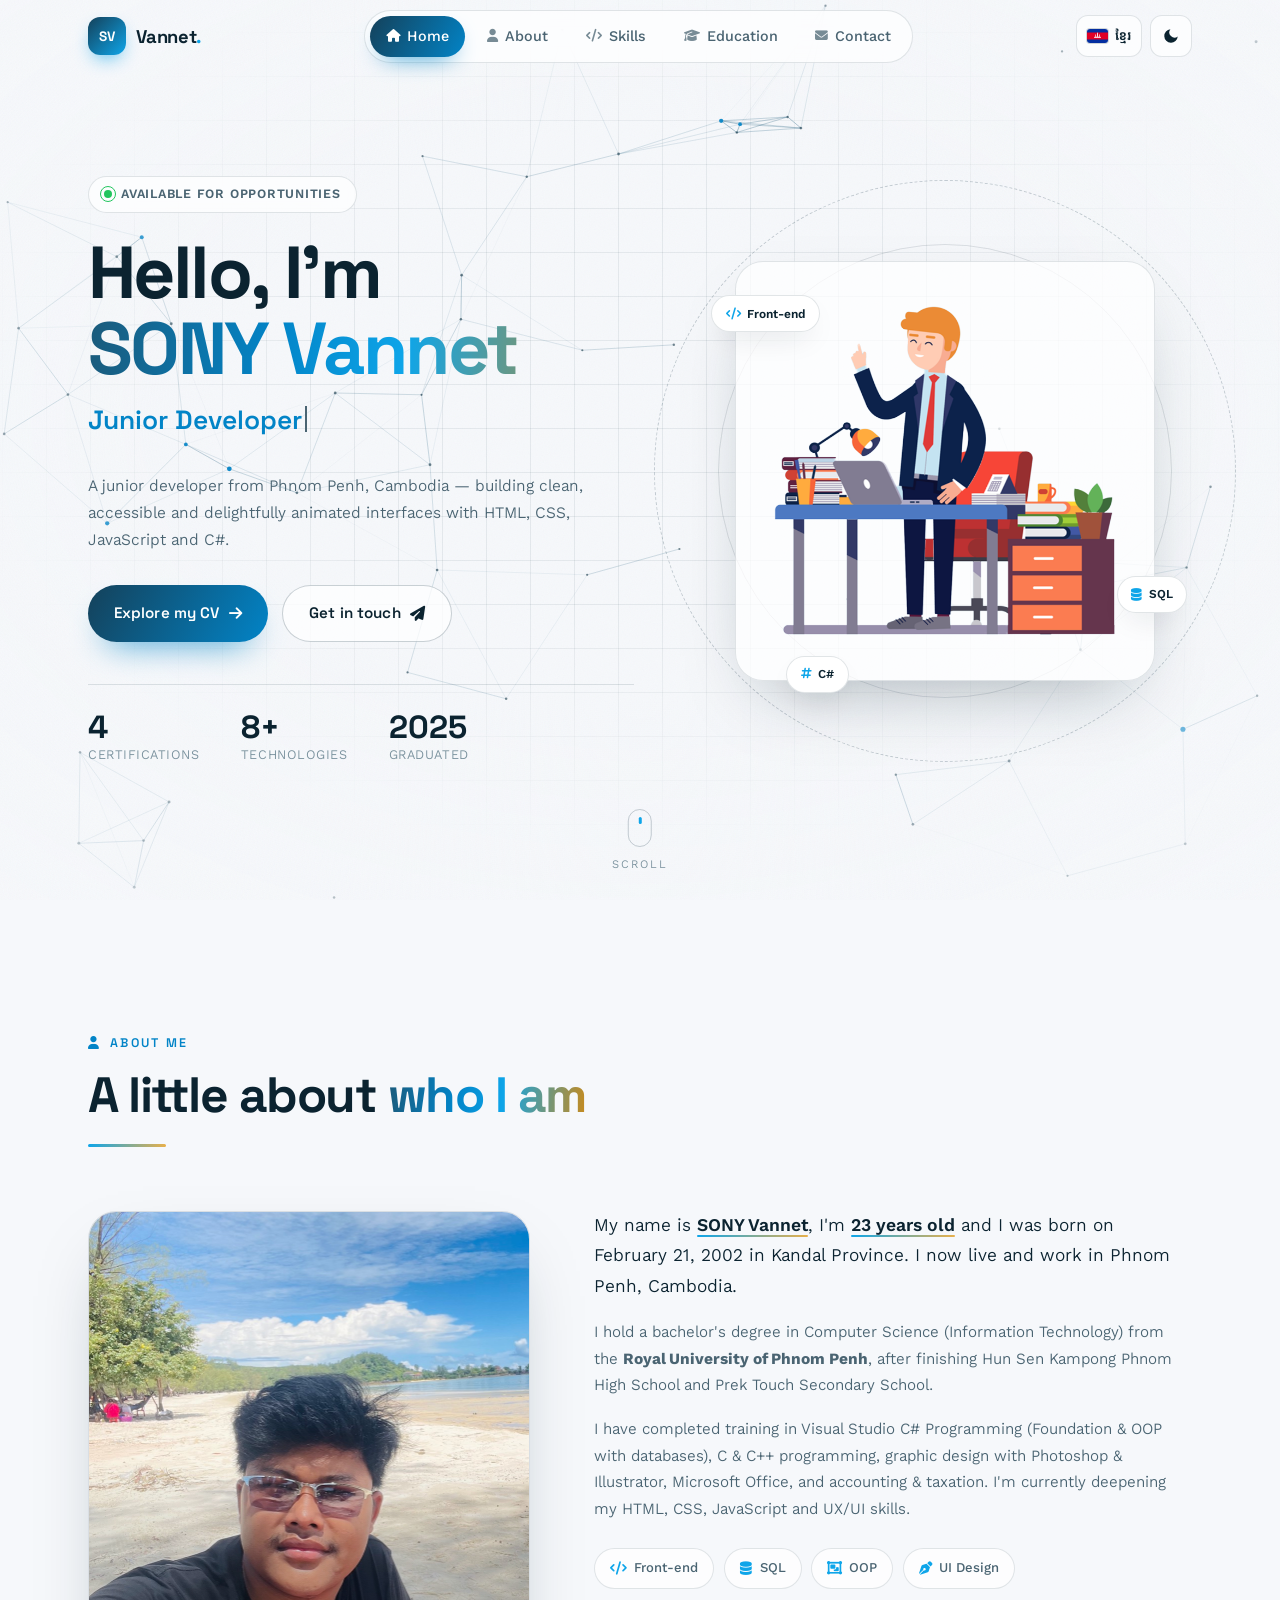
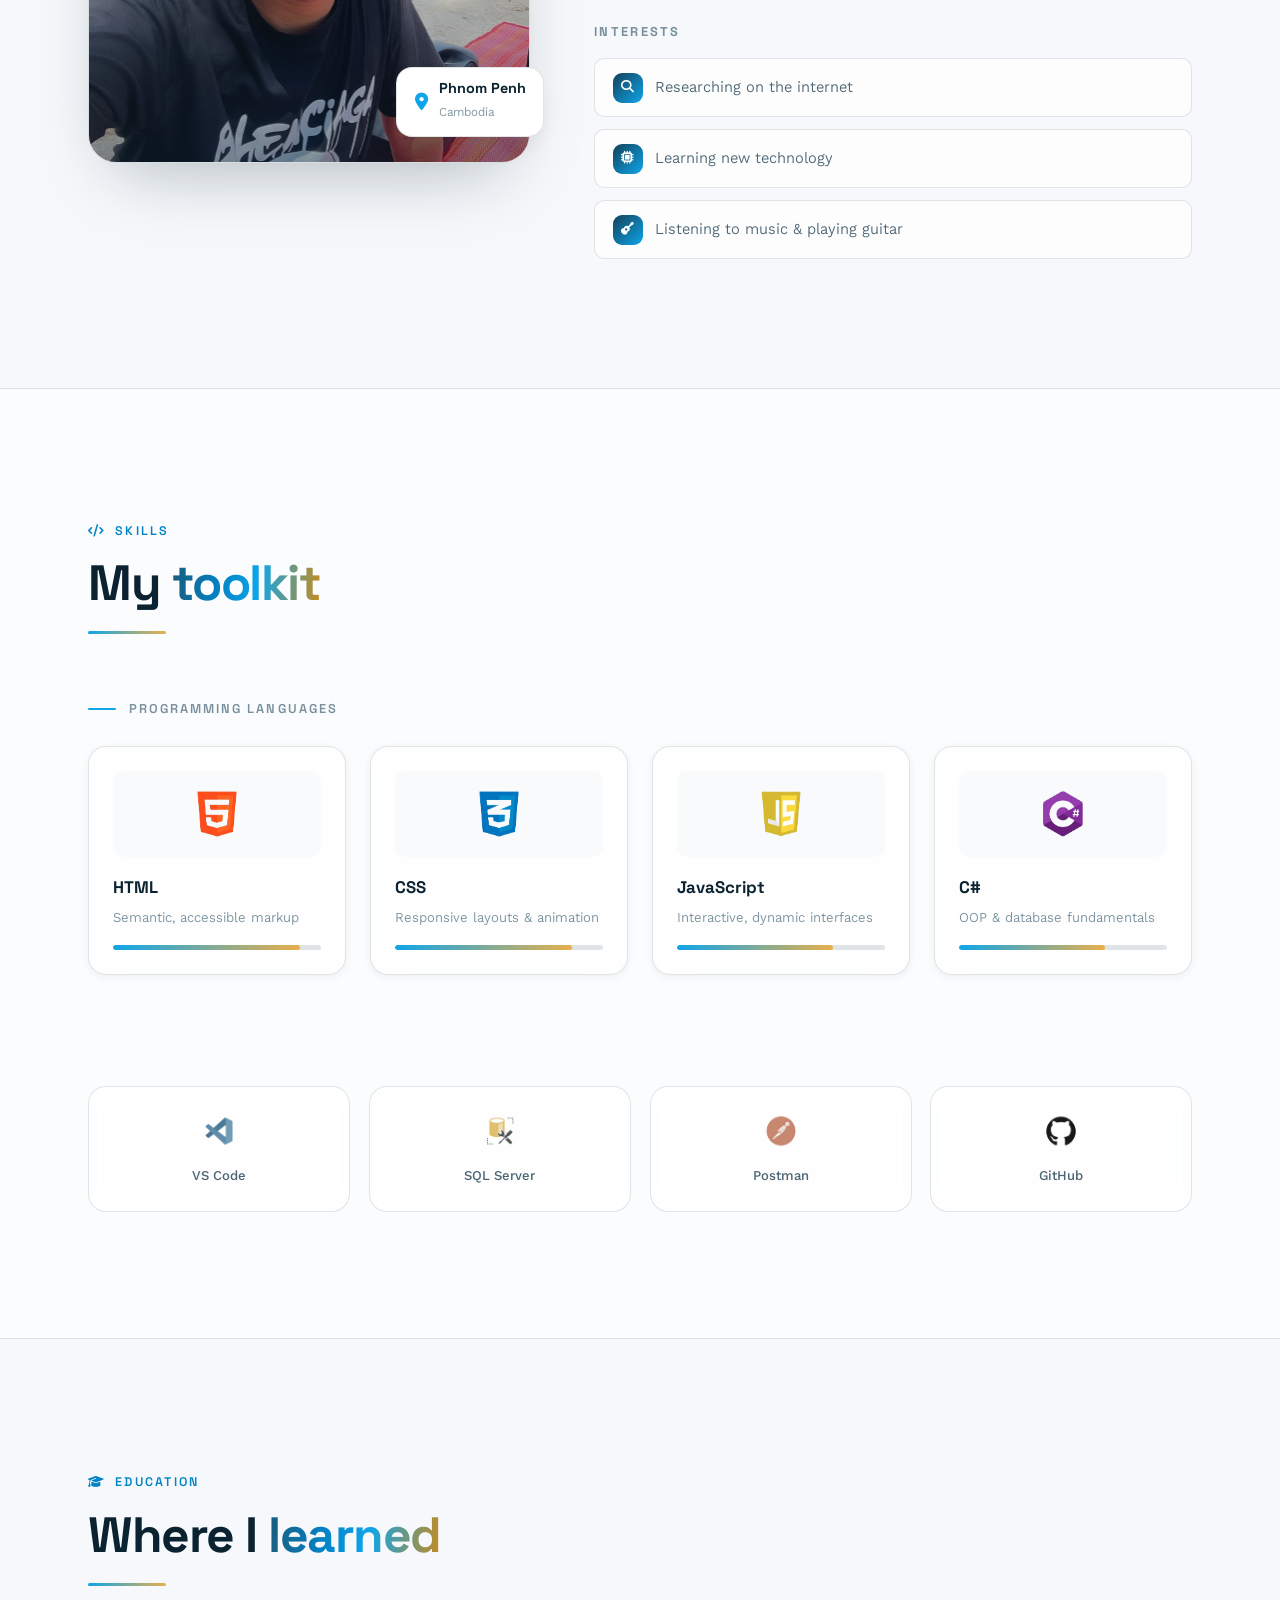
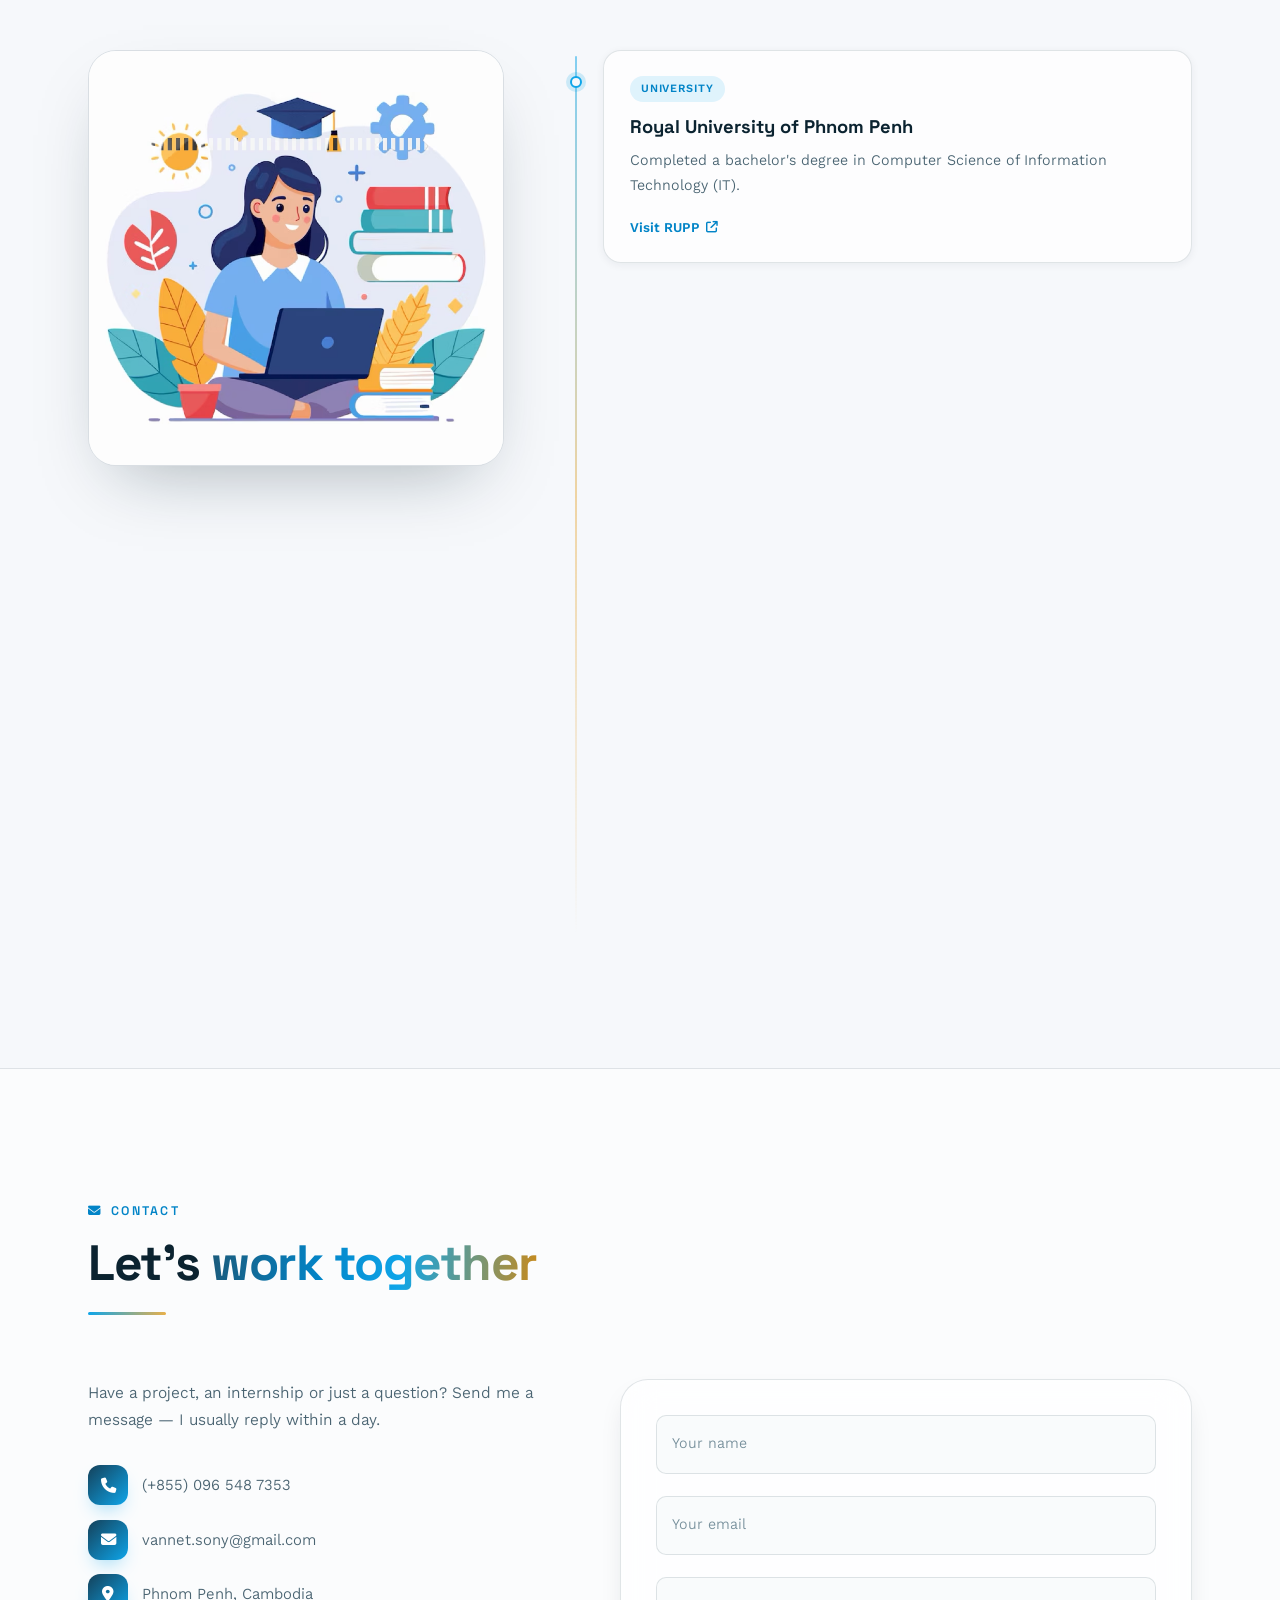
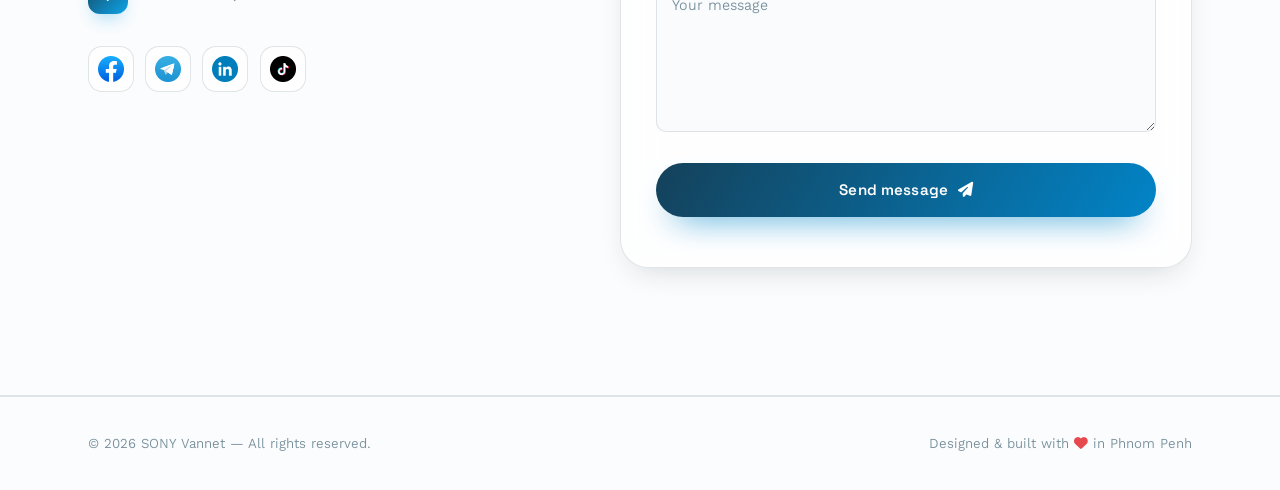
==== commit 102be7fa: "feat: modernize portfolio with animations, plex background and Khmer i18n Redesign - Rebuild layout " ====
--- a/index.html
+++ b/index.html
@@ -1,223 +1,497 @@
 <!DOCTYPE html>
-<html lang="en">
+<html lang="en" data-theme="light">
 
 <head>
   <meta charset="UTF-8" />
-  <meta name="viewport" content="width=device-width, initial-scale=1.0"/>
-  <title>Vannet's CV</title>
-  <link rel="icon" type="image/x-icon" href="./assets/Profile.ico">
+  <meta name="viewport" content="width=device-width, initial-scale=1.0" />
+  <meta name="description" content="Portfolio and curriculum vitae of SONY Vannet — Junior Developer based in Phnom Penh, Cambodia." />
+  <meta name="theme-color" content="#0e2f3f" />
+  <title>SONY Vannet — Junior Developer</title>
+
+  <link rel="icon" type="image/x-icon" href="./assets/Profile.ico" />
+
+  <link rel="preconnect" href="https://fonts.googleapis.com" />
+  <link rel="preconnect" href="https://fonts.gstatic.com" crossorigin />
+  <link
+    href="https://fonts.googleapis.com/css2?family=Kantumruy+Pro:wght@300;400;500;600;700&family=Space+Grotesk:wght@400;500;600;700&display=swap"
+    rel="stylesheet" />
+  <link rel="stylesheet" href="https://cdnjs.cloudflare.com/ajax/libs/font-awesome/6.5.2/css/all.min.css" />
+
   <link rel="stylesheet" href="style.css" />
-  <link rel="stylesheet" href="https://cdnjs.cloudflare.com/ajax/libs/font-awesome/6.0.0-beta3/css/all.min.css">
 </head>
 
 <body>
-  <!-- Navigation Bar -->
-  <nav>
-    <div class="container">
-      <h3>Mr. Vannet's Profile</h3>
-      <ul>
-        <li><a href="#home"><i class="fas fa-home"></i> Home</a></li>
-        <li><a href="#about"><i class="fas fa-user"></i> About</a></li>
-        <li><a href="#skill"><i class="fas fa-code"></i> Skills</a></li>
-        <li><a href="#Educations"><i class="fas fa-graduation-cap"></i> Educations</a></li>
-        <li><a href="#contact"><i class="fas fa-envelope"></i> Contact</a></li>
-      </ul>
+  <!-- Scroll progress -->
+  <div class="progress-bar" aria-hidden="true"><span id="progress"></span></div>
+
+  <!-- Ambient background: ruled grid → plexus canvas → vignette -->
+  <div class="bg" aria-hidden="true">
+    <div class="bg__grid"></div>
+    <canvas class="bg__plexus" id="plexus"></canvas>
+    <div class="bg__vignette"></div>
+  </div>
+  <div class="noise" aria-hidden="true"></div>
+
+  <!-- Custom cursor -->
+  <div class="cursor" aria-hidden="true"></div>
+  <div class="cursor-dot" aria-hidden="true"></div>
+
+  <!-- Navigation -->
+  <header class="nav" id="nav">
+    <div class="nav__inner">
+      <a href="#home" class="brand">
+        <span class="brand__mark">SV</span>
+        <span class="brand__text">Vannet<span class="brand__dot">.</span></span>
+      </a>
+
+      <nav class="nav__menu" id="nav-menu" aria-label="Main navigation" data-i18n-aria="nav.menu">
+        <a href="#home" class="nav__link is-active"><i class="fas fa-home"></i><span data-i18n="nav.home">Home</span></a>
+        <a href="#about" class="nav__link"><i class="fas fa-user"></i><span data-i18n="nav.about">About</span></a>
+        <a href="#skill" class="nav__link"><i class="fas fa-code"></i><span data-i18n="nav.skill">Skills</span></a>
+        <a href="#educations" class="nav__link"><i class="fas fa-graduation-cap"></i><span
+            data-i18n="nav.education">Education</span></a>
+        <a href="#contact" class="nav__link"><i class="fas fa-envelope"></i><span
+            data-i18n="nav.contact">Contact</span></a>
+      </nav>
+
+      <div class="nav__actions">
+        <button class="icon-btn lang-toggle" id="lang-toggle" aria-label="Switch to Khmer" title="Switch to Khmer"
+          data-show="km">
+          <span class="lang-toggle__opt lang-toggle__opt--en" aria-hidden="true">
+            <span class="lang-toggle__flag">
+              <svg viewBox="0 0 60 40" focusable="false">
+                <defs>
+                  <clipPath id="flagGB">
+                    <rect width="60" height="40" rx="3" />
+                  </clipPath>
+                </defs>
+                <g clip-path="url(#flagGB)">
+                  <rect width="60" height="40" fill="#012169" />
+                  <path d="M0 0 60 40M60 0 0 40" stroke="#f5f7fa" stroke-width="9" />
+                  <path d="M0 0 60 40M60 0 0 40" stroke="#c8102e" stroke-width="4.5" />
+                  <path d="M30 0v40M0 20h60" stroke="#f5f7fa" stroke-width="14" />
+                  <path d="M30 0v40M0 20h60" stroke="#c8102e" stroke-width="8.5" />
+                </g>
+              </svg>
+            </span>
+            <b class="lang-toggle__name">English</b>
+          </span>
+
+          <span class="lang-toggle__opt lang-toggle__opt--km" aria-hidden="true">
+            <span class="lang-toggle__flag">
+              <svg viewBox="0 0 60 40" focusable="false">
+                <defs>
+                  <clipPath id="flagKH">
+                    <rect width="60" height="40" rx="3" />
+                  </clipPath>
+                </defs>
+                <g clip-path="url(#flagKH)">
+                  <rect width="60" height="40" fill="#032ea1" />
+                  <rect y="10" width="60" height="20" fill="#e00025" />
+                  <g fill="#fff">
+                    <path d="M30 9.6 31.3 12h-2.6z" />
+                    <rect x="28.7" y="11.9" width="2.6" height="10.4" />
+                    <path d="M24.4 14.6 25.4 16.6h-2z" />
+                    <rect x="23.5" y="16.5" width="1.9" height="5.8" />
+                    <path d="M35.6 14.6 36.6 16.6h-2z" />
+                    <rect x="34.6" y="16.5" width="1.9" height="5.8" />
+                    <rect x="21.5" y="21.9" width="17" height="1.8" />
+                    <rect x="20.2" y="23.6" width="19.6" height="2.1" />
+                  </g>
+                </g>
+              </svg>
+            </span>
+            <b class="lang-toggle__name">ខ្មែរ</b>
+          </span>
+        </button>
+        <button class="icon-btn theme-toggle" id="theme-toggle" aria-label="Switch colour theme" title="Switch theme">
+          <svg class="theme-toggle__icon" viewBox="0 0 24 24" width="18" height="18" aria-hidden="true">
+            <path class="theme-toggle__moon" fill="currentColor"
+              d="M21 12.79A9 9 0 1 1 11.21 3 7 7 0 0 0 21 12.79Z" />
+            <g class="theme-toggle__sun" fill="none" stroke="currentColor" stroke-width="1.8" stroke-linecap="round">
+              <circle cx="12" cy="12" r="4.2" />
+              <path d="M12 2.4v2.2M12 19.4v2.2M2.4 12h2.2M19.4 12h2.2M5.2 5.2l1.6 1.6M17.2 17.2l1.6 1.6M18.8 5.2l-1.6 1.6M6.8 17.2l-1.6 1.6" />
+            </g>
+          </svg>
+        </button>
+        <button class="icon-btn nav__burger" id="nav-burger" aria-label="Open menu" aria-expanded="false"
+          aria-controls="nav-menu">
+          <span></span><span></span><span></span>
+        </button>
+      </div>
     </div>
-  </nav>
-
-  <!-- Section Home -->
-  <section id="home">
-    <div class="container">
-      <h1>Hello Everyone!</h1>
-      <h2>I'm Mr. SONY Vannet | Junior Developer</h2>
-      <p>Welcome to my website that show about Curriculum Vitae <br> information, Skill, Educations, Has completed Tutorial and any more.</p>
-      <a href="#about">Let's go everyone</a>
+  </header>
+
+  <main>
+    <!-- ============ HOME ============ -->
+    <section id="home" class="hero">
+      <div class="hero__grid container">
+        <div class="hero__copy">
+          <p class="eyebrow" data-reveal>
+            <span class="pulse"></span> <span data-i18n="hero.status">Available for opportunities</span>
+          </p>
+
+          <h1 class="hero__title">
+            <span class="line" data-reveal data-i18n="hero.greet">Hello, I'm</span>
+            <span class="line gradient-text" data-reveal data-i18n="hero.name">SONY Vannet</span>
+          </h1>
+
+          <p class="hero__role" data-reveal>
+            <span class="typed" id="typed" aria-live="polite"></span><span class="caret" aria-hidden="true"></span>
+          </p>
+
+          <p class="hero__lead" data-reveal data-i18n="hero.lead">
+            A junior developer from Phnom Penh, Cambodia — building clean, accessible and
+            delightfully animated interfaces with HTML, CSS, JavaScript and C#.
+          </p>
+
+          <div class="hero__cta" data-reveal>
+            <a href="#about" class="btn btn--primary">
+              <span data-i18n="hero.cta1">Explore my CV</span> <i class="fas fa-arrow-right"></i>
+            </a>
+            <a href="#contact" class="btn btn--ghost">
+              <span data-i18n="hero.cta2">Get in touch</span> <i class="fas fa-paper-plane"></i>
+            </a>
+          </div>
+
+          <ul class="hero__stats" data-reveal>
+            <li>
+              <strong data-count="4">0</strong>
+              <span data-i18n="hero.stat1">Certifications</span>
+            </li>
+            <li>
+              <strong data-count="8" data-suffix="+">0</strong>
+              <span data-i18n="hero.stat2">Technologies</span>
+            </li>
+            <li>
+              <strong data-count="2025">0</strong>
+              <span data-i18n="hero.stat3">Graduated</span>
+            </li>
+          </ul>
+        </div>
+
+        <div class="hero__visual" data-reveal data-tilt>
+          <div class="orb-ring"></div>
+          <div class="orb-ring orb-ring--2"></div>
+          <div class="hero__card">
+            <img src="./assets/Presentation.png" alt="Illustration of Vannet working at a desk" width="685"
+              height="685" data-i18n-alt="hero.photoAlt" />
+            <span class="float-chip float-chip--1"><i class="fas fa-code"></i> Front-end</span>
+            <span class="float-chip float-chip--2"><i class="fas fa-database"></i> SQL</span>
+            <span class="float-chip float-chip--3"><i class="fas fa-hashtag"></i> C#</span>
+          </div>
+        </div>
+      </div>
+
+      <a href="#about" class="scroll-hint" aria-label="Scroll to About">
+        <span class="scroll-hint__mouse"><span></span></span>
+        <span class="scroll-hint__text" data-i18n="hero.scroll">Scroll</span>
+      </a>
+    </section>
+
+    <!-- ============ ABOUT ============ -->
+    <section id="about" class="section">
+      <div class="container">
+        <header class="section__head">
+          <p class="section__kicker" data-reveal><i class="fas fa-user"></i> <span data-i18n="about.kicker">About
+              me</span></p>
+          <h2 class="section__title" data-reveal data-i18n="about.title" data-i18n-html="true">A little about <span
+              class="gradient-text">who I am</span></h2>
+          <p class="section__rule" data-reveal></p>
+        </header>
+
+        <div class="about">
+          <div class="about__media" data-reveal>
+            <div class="photo-frame" data-tilt>
+              <img src="./assets/MyPhoto-opt.jpg" alt="Portrait of SONY Vannet" width="1029" height="1100"
+                loading="lazy" data-i18n-alt="about.photoAlt" />
+              <div class="photo-frame__glow"></div>
+            </div>
+            <div class="about__badge">
+              <i class="fas fa-location-dot"></i>
+              <div>
+                <strong data-i18n="about.loc1">Phnom Penh</strong>
+                <span data-i18n="about.loc2">Cambodia</span>
+              </div>
+            </div>
+          </div>
+
+          <div class="about__body">
+            <p class="about__intro" data-reveal data-i18n="about.p1" data-i18n-html="true">
+              My name is <span class="name">SONY Vannet</span>, I'm <span class="name">23 years old</span> and I was
+              born on February 21, 2002 in Kandal Province. I now live and work in Phnom Penh, Cambodia.
+            </p>
+
+            <p data-reveal data-i18n="about.p2" data-i18n-html="true">
+              I hold a bachelor's degree in Computer Science (Information Technology) from the
+              <strong>Royal University of Phnom Penh</strong>, after finishing Hun Sen Kampong Phnom High School
+              and Prek Touch Secondary School.
+            </p>
+
+            <p data-reveal data-i18n="about.p3" data-i18n-html="true">
+              I have completed training in Visual Studio C# Programming (Foundation &amp; OOP with databases),
+              C &amp; C++ programming, graphic design with Photoshop &amp; Illustrator, Microsoft Office, and
+              accounting &amp; taxation. I'm currently deepening my HTML, CSS, JavaScript and UX/UI skills.
+            </p>
+
+            <div class="chips" data-reveal>
+              <span class="chip"><i class="fas fa-code"></i> <span data-i18n="about.chip1">Front-end</span></span>
+              <span class="chip"><i class="fas fa-database"></i> <span data-i18n="about.chip2">SQL</span></span>
+              <span class="chip"><i class="fas fa-object-group"></i> <span data-i18n="about.chip3">OOP</span></span>
+              <span class="chip"><i class="fas fa-pen-nib"></i> <span data-i18n="about.chip4">UI Design</span></span>
+            </div>
+
+            <h3 class="about__subtitle" data-reveal data-i18n="about.interests">Interests</h3>
+            <ul class="interest-list" data-reveal>
+              <li data-reveal><i class="fas fa-magnifying-glass"></i> <span data-i18n="about.i1">Researching on the
+                  internet</span></li>
+              <li data-reveal><i class="fas fa-microchip"></i> <span data-i18n="about.i2">Learning new
+                  technology</span></li>
+              <li data-reveal><i class="fas fa-guitar"></i> <span data-i18n="about.i3">Listening to music &amp; playing
+                  guitar</span></li>
+            </ul>
+          </div>
+        </div>
+      </div>
+    </section>
+
+    <!-- ============ SKILLS ============ -->
+    <section id="skill" class="section section--alt">
+      <div class="container">
+        <header class="section__head">
+          <p class="section__kicker" data-reveal><i class="fas fa-code"></i> <span data-i18n="skill.kicker">Skills</span>
+          </p>
+          <h2 class="section__title" data-reveal data-i18n="skill.title" data-i18n-html="true">My <span
+              class="gradient-text">toolkit</span></h2>
+          <p class="section__rule" data-reveal></p>
+        </header>
+
+        <div class="skill__group">
+          <h3 class="skill__label" data-reveal><span></span> <span data-i18n="skill.prog">Programming
+              languages</span></h3>
+          <div class="skill-grid">
+            <article class="skill-card" data-reveal data-tilt>
+              <div class="skill-card__icon"><img src="./assets/HTML.png" alt="" loading="lazy" /></div>
+              <h4>HTML</h4>
+              <p data-i18n="skill.d1">Semantic, accessible markup</p>
+              <div class="meter"><span style="--level: 90%"></span></div>
+            </article>
+            <article class="skill-card" data-reveal data-tilt>
+              <div class="skill-card__icon"><img src="./assets/CSS.png" alt="" loading="lazy" /></div>
+              <h4>CSS</h4>
+              <p data-i18n="skill.d2">Responsive layouts &amp; animation</p>
+              <div class="meter"><span style="--level: 85%"></span></div>
+            </article>
+            <article class="skill-card" data-reveal data-tilt>
+              <div class="skill-card__icon"><img src="./assets/JavaScript.png" alt="" loading="lazy" /></div>
+              <h4>JavaScript</h4>
+              <p data-i18n="skill.d3">Interactive, dynamic interfaces</p>
+              <div class="meter"><span style="--level: 75%"></span></div>
+            </article>
+            <article class="skill-card" data-reveal data-tilt>
+              <div class="skill-card__icon"><img src="./assets/CSharp.png" alt="" loading="lazy" /></div>
+              <h4>C#</h4>
+              <p data-i18n="skill.d4">OOP &amp; database fundamentals</p>
+              <div class="meter"><span style="--level: 70%"></span></div>
+            </article>
+          </div>
+        </div>
+
+        <div class="skill__group">
+          <h3 class="skill__label" data-reveal><span></span> <span data-i18n="skill.tools">Tools I use</span></h3>
+          <div class="tool-grid">
+            <div class="tool" data-reveal>
+              <img src="./assets/VSCode.png" alt="" loading="lazy" />
+              <span>VS Code</span>
+            </div>
+            <div class="tool" data-reveal>
+              <img src="./assets/SQLMS.png" alt="" loading="lazy" />
+              <span data-i18n="skill.tool2">SQL Server</span>
+            </div>
+            <div class="tool" data-reveal>
+              <img src="./assets/Postman.png" alt="" loading="lazy" />
+              <span>Postman</span>
+            </div>
+            <div class="tool" data-reveal>
+              <img src="./assets/GitHub.png" alt="" loading="lazy" />
+              <span>GitHub</span>
+            </div>
+          </div>
+        </div>
+      </div>
+    </section>
+
+    <!-- ============ EDUCATION ============ -->
+    <section id="educations" class="section">
+      <div class="container">
+        <header class="section__head">
+          <p class="section__kicker" data-reveal><i class="fas fa-graduation-cap"></i> <span
+              data-i18n="edu.kicker">Education</span></p>
+          <h2 class="section__title" data-reveal data-i18n="edu.title" data-i18n-html="true">Where I <span
+              class="gradient-text">learned</span></h2>
+          <p class="section__rule" data-reveal></p>
+        </header>
+
+        <div class="edu">
+          <div class="edu__aside" data-reveal>
+            <div class="edu__art" data-tilt>
+              <img src="./assets/Educations-opt.jpg" alt="Education illustration" width="800" height="800"
+                loading="lazy" data-i18n-alt="edu.artAlt" />
+            </div>
+          </div>
+
+          <ol class="timeline">
+            <li class="timeline__item" data-reveal>
+              <span class="timeline__dot"></span>
+              <div class="timeline__card">
+                <span class="timeline__tag" data-i18n="edu.tag1">University</span>
+                <h3>Royal University of Phnom Penh</h3>
+                <p data-i18n="edu.d1">Completed a bachelor's degree in Computer Science of Information Technology
+                  (IT).</p>
+                <a class="link-arrow" href="https://www.rupp.edu.kh/" target="_blank" rel="noopener">
+                  <span data-i18n="edu.link1">Visit RUPP</span> <i class="fas fa-arrow-up-right-from-square"></i>
+                </a>
+              </div>
+            </li>
+
+            <li class="timeline__item" data-reveal>
+              <span class="timeline__dot"></span>
+              <div class="timeline__card">
+                <span class="timeline__tag" data-i18n="edu.tag2">Professional training</span>
+                <h3>Master IT Center</h3>
+                <p data-i18n="edu.d2">Completed Visual Studio C# Programming Foundation &amp; OOP with Database.</p>
+                <a class="link-arrow" href="https://masteritlearnonline.com/" target="_blank" rel="noopener">
+                  <span data-i18n="edu.link2">Visit Master IT</span> <i class="fas fa-arrow-up-right-from-square"></i>
+                </a>
+              </div>
+            </li>
+
+            <li class="timeline__item" data-reveal>
+              <span class="timeline__dot"></span>
+              <div class="timeline__card">
+                <span class="timeline__tag" data-i18n="edu.tag3">Online course</span>
+                <h3>Reanmore.com</h3>
+                <p data-i18n="edu.d3">Completed the basic webpage languages: HTML, CSS and JavaScript.</p>
+                <a class="link-arrow" href="https://reanmore.com/" target="_blank" rel="noopener">
+                  <span data-i18n="edu.link3">Visit Reanmore</span> <i class="fas fa-arrow-up-right-from-square"></i>
+                </a>
+              </div>
+            </li>
+
+            <li class="timeline__item" data-reveal>
+              <span class="timeline__dot"></span>
+              <div class="timeline__card">
+                <span class="timeline__tag" data-i18n="edu.tag4">2021</span>
+                <h3>ETEC Center</h3>
+                <p data-i18n="edu.d4">Completed the C &amp; C++ programming language course.</p>
+                <a class="link-arrow" href="https://www.facebook.com/eteccenter/" target="_blank" rel="noopener">
+                  <span data-i18n="edu.link4">Visit ETEC</span> <i class="fas fa-arrow-up-right-from-square"></i>
+                </a>
+              </div>
+            </li>
+          </ol>
+        </div>
+      </div>
+    </section>
+
+    <!-- ============ CONTACT ============ -->
+    <section id="contact" class="section section--alt">
+      <div class="container">
+        <header class="section__head">
+          <p class="section__kicker" data-reveal><i class="fas fa-envelope"></i> <span
+              data-i18n="contact.kicker">Contact</span></p>
+          <h2 class="section__title" data-reveal data-i18n="contact.title" data-i18n-html="true">Let's <span
+              class="gradient-text">work together</span></h2>
+          <p class="section__rule" data-reveal></p>
+        </header>
+
+        <div class="contact">
+          <div class="contact__aside" data-reveal>
+            <p class="contact__lead" data-i18n="contact.lead">
+              Have a project, an internship or just a question? Send me a message — I usually reply within a day.
+            </p>
+
+            <ul class="contact-list">
+              <li>
+                <span class="contact-list__icon"><i class="fas fa-phone"></i></span>
+                <a href="tel:+855965487353">(+855) 096 548 7353</a>
+              </li>
+              <li>
+                <span class="contact-list__icon"><i class="fas fa-envelope"></i></span>
+                <a href="mailto:vannet.sony@gmail.com">vannet.sony@gmail.com</a>
+              </li>
+              <li>
+                <span class="contact-list__icon"><i class="fas fa-location-dot"></i></span>
+                <span data-i18n="contact.loc">Phnom Penh, Cambodia</span>
+              </li>
+            </ul>
+
+            <div class="socials">
+              <a href="https://web.facebook.com/sony.vannet" target="_blank" rel="noopener" aria-label="Facebook"
+                class="social">
+                <img src="./assets/Facebook.png" alt="" loading="lazy" />
+              </a>
+              <a href="https://t.me/SONY_Vannet" target="_blank" rel="noopener" aria-label="Telegram" class="social">
+                <img src="./assets/Telegram.png" alt="" loading="lazy" />
+              </a>
+              <a href="http://linkedin.com/in/sony-vannet-5833262a1" target="_blank" rel="noopener"
+                aria-label="LinkedIn" class="social">
+                <img src="./assets/LinkedIn.png" alt="" loading="lazy" />
+              </a>
+              <a href="https://www.tiktok.com/@sony_vannet" target="_blank" rel="noopener" aria-label="TikTok"
+                class="social">
+                <img src="./assets/Tiktok.png" alt="" loading="lazy" />
+              </a>
+            </div>
+          </div>
+
+          <form id="contact-form" class="form" novalidate data-reveal>
+            <div class="field">
+              <input type="text" id="name" name="name" placeholder=" " autocomplete="name" required />
+              <label for="name" data-i18n="form.name">Your name</label>
+              <span class="field__line"></span>
+              <p class="error" id="name-error" data-i18n="err.name">Please enter your name.</p>
+            </div>
+
+            <div class="field">
+              <input type="email" id="email" name="email" placeholder=" " autocomplete="email" required />
+              <label for="email" data-i18n="form.email">Your email</label>
+              <span class="field__line"></span>
+              <p class="error" id="email-error" data-i18n="err.email">Please enter a valid email address.</p>
+            </div>
+
+            <div class="field">
+              <textarea id="message" name="message" placeholder=" " rows="5" required></textarea>
+              <label for="message" data-i18n="form.msg">Your message</label>
+              <span class="field__line"></span>
+              <p class="error" id="message-error" data-i18n="err.msg">Please enter a message.</p>
+            </div>
+
+            <button type="submit" class="btn btn--primary btn--block" id="submit-btn">
+              <span class="btn__label" data-i18n="form.submit">Send message</span>
+              <i class="fas fa-paper-plane"></i>
+            </button>
+
+            <p class="form__note" id="form-note" role="status" aria-live="polite"></p>
+          </form>
+        </div>
+      </div>
+    </section>
+  </main>
+
+  <footer class="footer">
+    <div class="container footer__inner">
+      <p data-i18n="footer.copy" data-i18n-html="true">&copy; 2025 SONY Vannet — All rights reserved.</p>
+      <p class="footer__meta" data-i18n="footer.meta" data-i18n-html="true">Designed &amp; built with <i
+          class="fas fa-heart"></i> in Phnom Penh</p>
     </div>
-    <div class="image-section">
-      <img src="./assets/Presentation.png" alt="Image">
-      </div>
-    </div>
-  </section>
-
-  <!-- Section About -->
-  <section id="about">
-    <div class="container">
-      <h1>About Me</span></h1><br>
-      <p>_________________________________________________________________________________</p><br>
-      <p>My name’s <span class="name">SONY Vannet</span> and I’m 23 year old. I was born on February 21, 2002 <br>
-        at Tahing Village, Prek Dach Commune, Leurk Daek District, Kandal Province, Cambodia. <br>
-        And now I live in Phnom Penh, Cambodia.</p><br>
-      <p>I’m studied bachelor’s degree, Computer Science of Information Technology (IT) at <br>
-        Royal University of Phnom Penh. Finished at Hun Sen Kampong Phnom Height School and <br>
-        finished at Prek Touch Secondary School at Kondal Province.</p><br>
-      <p>Has complete Visual Studio C# Programming Foundation & OOP Database, <br>
-        Language C & C++ Programming, Graphic Design (Photoshop & Illustrator), Microsoft Office <br>
-        (World, Excel, Power Point and Internet), Accounting & Taxation. And now I’m Studying HTML, <br>CSS and JavaScript, UX & UI Mockup Design.</p><br>
-      <h3>INTERESTS:</h3><br>
-        <ul>
-          <li>Researching on the Internet.</li>
-          <li>Learning new Technology.</li>
-          <li>Listening to the music and playing guitar.</li>
-        </ul>
-    </div>
-    <div class="image">
-        <img src="./assets/MyPhoto.JPG" alt="Vannet's photo">
-    </div>
-  </section>
-
-  <!-- Section Skills -->
-  <section id="skill">
-    <div class="container">
-      <h2>My Skills</h2>
-      <h3>Programming language</h3>
-      <p>______________________________________________________________________________________________________________________________________</p><br>
-      <div class="skill-grid">
-        <div class="skill-card">
-          <div class="imgHTML">
-            <img src="./assets/HTML.png" alt="HTML">
-          </div>
-        </div>
-        <div class="skill-card">
-          <div class="imgHTML">
-            <img src="./assets/CSS.png" alt="CSS">
-          </div>
-        </div>
-        <div class="skill-card">
-          <div class="imgHTML">
-            <img src="./assets/JavaScript.png" alt="JavaScript">
-          </div>
-        </div>
-        <div class="skill-card">
-          <div class="imgHTML">
-            <img src="./assets/CSharp.png" alt="csharp">
-          </div>
-        </div>
-      </div><br>
-      <h3>Tools Using</h3>
-      <p>______________________________________________________________________________________________________________________________________</p><br>
-      <div class="skill-grid">
-        <div class="skill-card">
-          <div class="imgHTML">
-            <img src="./assets/VSCode.png" alt="vscode">
-          </div>
-        </div>
-        <div class="skill-card">
-          <div class="imgHTML">
-            <img src="./assets/SQLMS.png" alt="SQLMS">
-          </div>
-        </div>
-        <div class="skill-card">
-          <div class="imgHTML">
-            <img src="./assets/Postman.png" alt="postman">
-          </div>
-        </div>
-        <div class="skill-card">
-          <div class="imgHTML">
-            <img src="./assets/GitHub.png" alt="GitHub">
-          </div>
-        </div>
-      </div>
-    </div>
-  </section>
-
-  <!-- Section Educations -->
-  <section id="Educations">
-    <div class="Education">
-      <div class="blank">
-        <!-- Blank -->
-      </div> <br>
-      <div class="education-head">
-        <h2>Educations</span></h2><br>
-        <p>_______________________________________________________________________________________________</p><br>
-      </div>
-    </div>
-    <div class="wrap">
-      <div class="Vector">
-        <img src="./assets/Educations.jpg" alt="vector">
-      </div>
-      <div class="wrapcard">
-        <div class="educations-grid">
-          <div class="education-card">
-            <h3>RUPP</h3><br>
-            <P>Has completed bachelor’s degree, Computer Science of Information Technology (IT) at
-              Royal University of Phnom Penh.</P><br>
-            <a href="https://www.rupp.edu.kh/" target="_blank">More</a>
-          </div>
-          <div class="education-card">
-            <h3>Master IT Center</h3><br>
-            <P>Has complete Visual Studio C# Programming Foundation & OOP Database at 
-              Master Information Technology.</P><br>
-            <a href="https://masteritlearnonline.com/" target="_blank">More</a>
-          </div>
-        </div> <br>
-        <div class="educations-grid">
-          <div class="education-card">
-            <h3>Reanmore.com</h3><br>
-            <P>Has completed basic webpage language HTML, CSS and JavaScript at Reanmore.com </P><br>
-            <a href="https://reanmore.com/" target="_blank">More</a>
-          </div>
-          <div class="education-card">
-            <h3>ETEC Center</h3><br>
-            <P>Has completed study Language C & C++ Programming at ETEC Center in 2021.</P><br>
-            <a href="https://www.facebook.com/eteccenter/" target="_blank">More</a>
-          </div>
-        </div>
-    </div>
-  </section>
-
-  <!-- Section Contact -->
-  <section id="contact">
-    <div class="container">
-      <div class="contacts">
-        <div class="contact-head">
-          <h2>Contact Me</h2>
-          <p>_________________________________________________________________________________</p><br>
-          <p>Get in touch with us for any inquiries or feedback. <br>We are here to assist you.</p>
-        </div>
-        <div class="contact-item">
-          <!-- Blank -->
-        </div> <br>
-      </div>
-      <div class="wraps">
-        <div>
-          <div class="contact-item">
-            <i class="fas fa-phone"></i>
-            <p>(+885) 096 548 7353</p>
-          </div>
-            <div class="contact-item">
-              <i class="fas fa-envelope"></i>
-              <p>vannet.sony@gmail.com</p><br>
-          </div> <br>
-          <a href="https://web.facebook.com/sony.vannet" target="_blank">
-            <img src="./assets/Facebook.png" alt="Facebook" width="40">
-          </a>
-          <a href="https://t.me/SONY_Vannet" target="_blank">
-            <img src="./assets/Telegram.png" alt="Telegram" width="40">
-          </a>
-          <a href="http://linkedin.com/in/sony-vannet-5833262a1" target="_blank">
-            <img src="./assets/LinkedIn.png" alt="linkedIn" width="40">
-          </a>
-          <a href="https://www.tiktok.com/@sony_vannet?_t=ZS-8xAU1PezzxR&_r=1" target="_blank">
-            <img src="./assets/Tiktok.png" alt="TikTok" width="40">
-          </a>
-        </div>
-      <form id="contact-form">
-        <input type="text" id="name" placeholder="Your Name" required />
-        <div class="error" id="name-error">Please enter your name.</div>
-        <input type="email" id="email" placeholder="Your Email" required />
-        <div class="error" id="email-error">Please enter a valid email.</div>
-        <textarea id="message" placeholder="Your Message" required></textarea>
-        <div class="error" id="message-error">Please enter a message.</div>
-        <button type="submit">Send Message</button>
-      </form>
-      </div>
-    </div>
-  </section>
-
-  <footer>
-    <p>© 2025 Vannet's CV. All rights reserved.</p>
   </footer>
 
+  <button class="to-top" id="to-top" aria-label="Back to top" data-i18n-aria="aria.top"><i
+      class="fas fa-arrow-up"></i></button>
+
+  <script src="i18n.js"></script>
   <script src="script.js"></script>
 </body>
+
 </html>
--- a/style.css
+++ b/style.css
@@ -1,499 +1,2156 @@
-* {
+/* ============================================================
+   SONY Vannet — CV / Portfolio
+   Modern design system · light + dark · motion first
+   ============================================================ */
+
+/* ---------- 1. Design tokens ---------- */
+:root {
+  /* brand */
+  --brand-900: #07202b;
+  --brand-800: #0e2f3f;
+  --brand-700: #14415a;
+  --brand-600: #1b5a7a;
+  --accent-400: #38bdf8;
+  --accent-500: #0ea5e9;
+  --accent-600: #0284c7;
+  --gold-400: #e8b04b;
+
+  /* surfaces (light) */
+  --bg: #f6f8fb;
+  --bg-alt: #ffffff;
+  --surface: rgba(255, 255, 255, 0.72);
+  --surface-solid: #ffffff;
+  --line: rgba(14, 47, 63, 0.12);
+  --line-strong: rgba(14, 47, 63, 0.22);
+
+  /* text */
+  --text: #0b2330;
+  --text-soft: #4a6472;
+  --text-dim: #78909c;
+  --on-brand: #f2f7fa;
+
+  /* effects */
+  --shadow-sm: 0 2px 8px rgba(9, 34, 47, 0.06);
+  --shadow-md: 0 12px 30px -12px rgba(9, 34, 47, 0.18);
+  --shadow-lg: 0 30px 70px -30px rgba(9, 34, 47, 0.35);
+  --shadow-glow: 0 0 60px -12px rgba(14, 165, 233, 0.5);
+  --radius-sm: 10px;
+  --radius: 18px;
+  --radius-lg: 28px;
+
+  /* motion */
+  --ease-out: cubic-bezier(0.22, 1, 0.36, 1);
+  --ease-spring: cubic-bezier(0.34, 1.56, 0.64, 1);
+  --dur: 0.6s;
+
+  /* layout */
+  --maxw: 1200px;
+  --gutter: clamp(1.25rem, 4vw, 3rem);
+  --nav-h: 74px;
+
+  /* background plexus + grid */
+  --grid-line: rgba(14, 47, 63, 0.075);
+  --plexus-node: rgba(14, 47, 63, 0.5);
+  --plexus-hub: rgba(2, 132, 199, 0.95);
+  --plexus-link: rgba(27, 90, 122, 0.9);
+  --plexus-pulse: rgba(201, 138, 27, 1);
+
+  --font-display: "Space Grotesk", "Kantumruy Pro", system-ui, sans-serif;
+  --font-body: "Kantumruy Pro", system-ui, -apple-system, "Segoe UI", sans-serif;
+}
+
+[data-theme="dark"] {
+  --bg: #071319;
+  --bg-alt: #0b1e28;
+  --surface: rgba(255, 255, 255, 0.045);
+  --surface-solid: #0f2833;
+  --line: rgba(255, 255, 255, 0.1);
+  --line-strong: rgba(255, 255, 255, 0.2);
+
+  --text: #eaf3f8;
+  --text-soft: #a8bfcc;
+  --text-dim: #7b95a3;
+
+  --shadow-sm: 0 2px 8px rgba(0, 0, 0, 0.35);
+  --shadow-md: 0 14px 34px -14px rgba(0, 0, 0, 0.7);
+  --shadow-lg: 0 34px 80px -34px rgba(0, 0, 0, 0.85);
+
+  /* background plexus + grid */
+  --grid-line: rgba(148, 209, 235, 0.085);
+  --plexus-node: rgba(174, 220, 240, 0.62);
+  --plexus-hub: rgba(56, 189, 248, 1);
+  --plexus-link: rgba(125, 211, 252, 0.95);
+  --plexus-pulse: rgba(252, 211, 77, 1);
+}
+
+/* ---------- 2. Reset & base ---------- */
+*,
+*::before,
+*::after {
   margin: 0;
   padding: 0;
   box-sizing: border-box;
-  font-family: Kantumruy Pro, sans-serif;
+}
+
+html {
+  scroll-behavior: smooth;
+  scroll-padding-top: calc(var(--nav-h) + 12px);
+  -webkit-text-size-adjust: 100%;
 }
 
 body {
-  scroll-behavior: smooth;
-}
-
-/* Navigation */
-nav {
-  background: #0E2F3F;
-  color: white;
+  font-family: var(--font-body);
+  background: var(--bg);
+  color: var(--text);
+  line-height: 1.7;
+  overflow-x: hidden;
+  transition: background 0.5s var(--ease-out), color 0.5s var(--ease-out);
+}
+
+img {
+  display: block;
+  max-width: 100%;
+  height: auto;
+}
+
+a {
+  color: inherit;
+  text-decoration: none;
+}
+
+ul,
+ol {
+  list-style: none;
+}
+
+button {
+  font: inherit;
+  color: inherit;
+  background: none;
+  border: none;
+  cursor: pointer;
+}
+
+:focus-visible {
+  outline: 2px solid var(--accent-500);
+  outline-offset: 3px;
+  border-radius: 4px;
+}
+
+::selection {
+  background: var(--accent-500);
+  color: #fff;
+}
+
+.container {
+  width: 100%;
+  max-width: var(--maxw);
+  margin-inline: auto;
+  padding-inline: var(--gutter);
+}
+
+.gradient-text {
+  background: linear-gradient(96deg, var(--brand-600) 0%, var(--accent-600) 34%, var(--accent-500) 58%, #c98a1b 100%);
+  -webkit-background-clip: text;
+  background-clip: text;
+  color: transparent;
+}
+
+[data-theme="dark"] .gradient-text {
+  background: linear-gradient(96deg, #7dd3fc 0%, var(--accent-400) 40%, #a5e8ff 62%, #fcd34d 100%);
+  -webkit-background-clip: text;
+  background-clip: text;
+}
+
+/* ---------- 3. Ambient background: grid → plexus → vignette ---------- */
+.bg {
   position: fixed;
+  inset: 0;
+  z-index: -2;
+  overflow: hidden;
+  pointer-events: none;
+}
+
+/* Layer 1 — technical ruled grid, 44px squares, radially masked */
+.bg__grid {
+  position: absolute;
+  inset: 0;
+  background-image:
+    linear-gradient(to right, var(--grid-line) 1px, transparent 1px),
+    linear-gradient(to bottom, var(--grid-line) 1px, transparent 1px);
+  background-size: 44px 44px;
+  background-position: center center;
+  -webkit-mask-image: radial-gradient(ellipse 74% 70% at 50% 44%, #000 0%, #000 34%, transparent 74%);
+  mask-image: radial-gradient(ellipse 74% 70% at 50% 44%, #000 0%, #000 34%, transparent 74%);
+}
+
+/* Layer 2 — plexus canvas (drawn in script.js) */
+.bg__plexus {
+  position: absolute;
+  inset: 0;
+  display: block;
   width: 100%;
+  height: 100%;
+}
+
+/* Layer 3 — vignette to settle the edges */
+.bg__vignette {
+  position: absolute;
+  inset: 0;
+  background: radial-gradient(ellipse 88% 84% at 50% 46%,
+      transparent 38%,
+      color-mix(in srgb, var(--bg) 62%, transparent) 78%,
+      var(--bg) 100%);
+}
+
+.noise {
+  position: fixed;
+  inset: 0;
+  z-index: -1;
+  pointer-events: none;
+  opacity: 0.035;
+  background-image: url("data:image/svg+xml,%3Csvg xmlns='http://www.w3.org/2000/svg' width='140' height='140'%3E%3Cfilter id='n'%3E%3CfeTurbulence type='fractalNoise' baseFrequency='0.85' numOctaves='3'/%3E%3C/filter%3E%3Crect width='100%25' height='100%25' filter='url(%23n)'/%3E%3C/svg%3E");
+}
+
+/* ---------- 4. Cursor & progress ---------- */
+.progress-bar {
+  position: fixed;
+  inset: 0 0 auto 0;
+  height: 3px;
+  z-index: 1200;
+  background: transparent;
+}
+
+.progress-bar span {
+  display: block;
+  height: 100%;
+  width: 0;
+  background: linear-gradient(90deg, var(--accent-500), var(--gold-400));
+  box-shadow: 0 0 12px var(--accent-500);
+}
+
+.cursor,
+.cursor-dot {
+  position: fixed;
   top: 0;
-  z-index: 1000;
-  padding: 20px 0;
-}
-
-nav .container {
-  max-width: 1400px;
-  margin: 0 auto;
+  left: 0;
+  z-index: 2000;
+  pointer-events: none;
+  border-radius: 50%;
+  opacity: 0;
+  transition: opacity 0.25s ease;
+}
+
+.cursor {
+  width: 34px;
+  height: 34px;
+  margin: -17px 0 0 -17px;
+  border: 1.5px solid var(--accent-500);
+  transition: opacity 0.25s ease, width 0.25s var(--ease-out), height 0.25s var(--ease-out),
+    background 0.25s ease, border-color 0.25s ease;
+}
+
+.cursor-dot {
+  width: 6px;
+  height: 6px;
+  margin: -3px 0 0 -3px;
+  background: var(--accent-500);
+}
+
+body.has-cursor .cursor,
+body.has-cursor .cursor-dot {
+  opacity: 1;
+}
+
+.cursor.is-hover {
+  width: 58px;
+  height: 58px;
+  margin: -29px 0 0 -29px;
+  background: rgba(14, 165, 233, 0.12);
+  border-color: var(--gold-400);
+}
+
+/* ---------- 5. Navigation ---------- */
+.nav {
+  position: fixed;
+  inset: 0 0 auto 0;
+  z-index: 1100;
+  height: var(--nav-h);
   display: flex;
+  align-items: center;
+  transition: background 0.4s var(--ease-out), box-shadow 0.4s var(--ease-out),
+    backdrop-filter 0.4s var(--ease-out), border-color 0.4s;
+  border-bottom: 1px solid transparent;
+}
+
+.nav.is-stuck {
+  background: color-mix(in srgb, var(--bg) 78%, transparent);
+  -webkit-backdrop-filter: blur(18px) saturate(160%);
+  backdrop-filter: blur(18px) saturate(160%);
+  border-bottom-color: var(--line);
+  box-shadow: var(--shadow-sm);
+}
+
+.nav__inner {
+  width: 100%;
+  max-width: var(--maxw);
+  margin-inline: auto;
+  padding-inline: var(--gutter);
+  display: flex;
+  align-items: center;
   justify-content: space-between;
-  align-items: center;
-  padding: 0px;
-}
-
-nav h1 {
-  font-size: 24px;
-}
-
-nav ul {
-  list-style: none;
+  gap: 1rem;
+}
+
+.brand {
+  display: inline-flex;
+  align-items: center;
+  gap: 0.65rem;
+  font-family: var(--font-display);
+  font-weight: 700;
+  letter-spacing: -0.02em;
+}
+
+.brand__mark {
+  display: grid;
+  place-items: center;
+  width: 38px;
+  height: 38px;
+  border-radius: 12px;
+  font-size: 0.85rem;
+  color: #fff;
+  background: linear-gradient(135deg, var(--brand-700), var(--accent-500));
+  box-shadow: 0 8px 20px -8px var(--accent-500);
+  transition: transform 0.4s var(--ease-spring);
+}
+
+.brand:hover .brand__mark {
+  transform: rotate(-8deg) scale(1.08);
+}
+
+.brand__text {
+  font-size: 1.15rem;
+}
+
+.brand__dot {
+  color: var(--accent-500);
+}
+
+.nav__menu {
   display: flex;
-  gap: 40px;
-}
-
-nav ul li a {
-  color: white;
-  text-decoration: none;
-  font-size: 16px;
-}
-
-nav ul li a:hover {
-  color: #ccc;
-}
-
-/* ...existing code... */
-nav.blur {
-  backdrop-filter: blur(8px);
-  background: rgba(14, 47, 63, 0.6); /* #0e2f3f with 60% opacity */;
-  transition: backdrop-filter 0.3s, background 0.3s;
-}
-/* ...existing code... */
-
-/* Home Section */
-#home {
-  height: 100vh;
-  background: linear-gradient(to right, #ffffff, #f4efe6);
+  align-items: center;
+  gap: 0.35rem;
+  padding: 0.3rem;
+  border-radius: 999px;
+  border: 1px solid var(--line);
+  background: var(--surface);
+  -webkit-backdrop-filter: blur(14px);
+  backdrop-filter: blur(14px);
+}
+
+.nav__link {
+  position: relative;
+  display: inline-flex;
+  align-items: center;
+  gap: 0.45rem;
+  padding: 0.5rem 1rem;
+  border-radius: 999px;
+  font-size: 0.92rem;
+  font-weight: 500;
+  color: var(--text-soft);
+  transition: color 0.3s ease, background 0.3s ease;
+}
+
+.nav__link i {
+  font-size: 0.8rem;
+  opacity: 0.75;
+  transition: transform 0.35s var(--ease-spring);
+}
+
+.nav__link:hover {
+  color: var(--text);
+  background: rgba(14, 165, 233, 0.1);
+}
+
+.nav__link:hover i {
+  transform: translateY(-2px) scale(1.15);
+}
+
+.nav__link.is-active {
+  color: #fff;
+  background: linear-gradient(120deg, var(--brand-700), var(--accent-600));
+  box-shadow: 0 10px 24px -12px var(--accent-600);
+}
+
+.nav__link.is-active i {
+  opacity: 1;
+}
+
+.nav__actions {
   display: flex;
-  flex-direction: row;
-  color: #0e2f3f;
+  align-items: center;
+  gap: 0.5rem;
+}
+
+.icon-btn {
+  display: grid;
+  place-items: center;
+  width: 42px;
+  height: 42px;
+  border-radius: 12px;
+  border: 1px solid var(--line);
+  background: var(--surface);
+  color: var(--text);
+  -webkit-backdrop-filter: blur(12px);
+  backdrop-filter: blur(12px);
+  transition: transform 0.3s var(--ease-spring), border-color 0.3s, color 0.3s, background 0.3s;
+}
+
+.icon-btn:hover {
+  transform: translateY(-2px) rotate(-6deg);
+  border-color: var(--accent-500);
+  color: var(--accent-500);
+}
+
+.theme-toggle__icon {
+  overflow: visible;
+}
+
+.theme-toggle__moon {
+  opacity: 1;
+  transform: scale(1) rotate(0deg);
+  transform-origin: center;
+  transition: opacity 0.35s ease, transform 0.5s var(--ease-spring);
+}
+
+.theme-toggle__sun {
+  opacity: 0;
+  transform: scale(0.5) rotate(-90deg);
+  transform-origin: center;
+  transition: opacity 0.35s ease, transform 0.5s var(--ease-spring);
+}
+
+[data-theme="dark"] .theme-toggle__moon {
+  opacity: 0;
+  transform: scale(0.5) rotate(90deg);
+}
+
+[data-theme="dark"] .theme-toggle__sun {
+  opacity: 1;
+  transform: scale(1) rotate(0deg);
+}
+
+.theme-toggle:hover .theme-toggle__icon {
+  transform: rotate(-12deg);
+}
+
+/* Language toggle — shows a flag + full language name */
+.lang-toggle {
+  position: relative;
+  width: auto;
+  min-width: 42px;
+  padding-inline: 0.62rem;
+  display: inline-flex;
   align-items: center;
   justify-content: center;
-  gap: 0 420px;
-}
-
-#home .container {
-  padding: 0%;
-}
-
-#home h1 {
-  font-size: 48px;
-  margin-bottom: 20px;
-}
-
-#home h2 {
-  font-size: 25px;
-  margin-bottom: 10px;
-}
-
-#home p {
-  font-size: 18px;
-  line-height: 1.6;
-  margin-bottom: 30px;
-}
-
-#home a {
-  color: #0e2f3f;
-  padding: 12px 24px;
-  text-decoration: none;
-  border-radius: 25px;
-  font-weight: bold;
-  border: 2px solid #0e2f3f;
-}
-
-#home a:hover {
-  background: #0e2f3f;
-  color: #ffffff;
-}
-
-.image-section {
-  flex-shrink: 10%;
-}
-
-.image-section img {
-  max-width: 400px;
-  border-radius: 0px;
-}
-
-/* About Section */
-#about {
-  height: 100vh;
-  background: #f9f9f9;
+}
+
+.lang-toggle__opt {
+  display: none;
+  align-items: center;
+  gap: 0.42rem;
+  white-space: nowrap;
+}
+
+.lang-toggle__flag {
+  display: grid;
+  place-items: center;
+  width: 21px;
+  height: 14px;
+  border-radius: 3px;
+  overflow: hidden;
+  flex-shrink: 0;
+  box-shadow: 0 0 0 1px rgba(9, 34, 47, 0.18);
+}
+
+.lang-toggle__flag svg {
+  display: block;
+  width: 100%;
+  height: 100%;
+}
+
+.lang-toggle__name {
+  font-family: var(--font-display);
+  font-size: 0.78rem;
+  font-weight: 600;
+  letter-spacing: 0.01em;
+  line-height: 1;
+}
+
+/* Khmer label needs its own font + no tight tracking */
+.lang-toggle__opt--km .lang-toggle__name {
+  font-family: "Kantumruy Pro", var(--font-body);
+  font-size: 0.8rem;
+  letter-spacing: 0;
+}
+
+/* Only one option is visible at a time */
+.lang-toggle[data-show="en"] .lang-toggle__opt--en,
+.lang-toggle[data-show="km"] .lang-toggle__opt--km {
+  display: inline-flex;
+}
+
+/* before JS sets data-show, fall back to showing the Khmer option */
+.lang-toggle:not([data-show]) .lang-toggle__opt--km {
+  display: inline-flex;
+}
+
+/* Cross-fade the two options */
+.lang-toggle__opt--en,
+.lang-toggle__opt--km {
+  animation: lang-fade 0.32s var(--ease-out);
+}
+
+@keyframes lang-fade {
+  from {
+    opacity: 0;
+    transform: translateY(-3px) scale(0.95);
+  }
+
+  to {
+    opacity: 1;
+    transform: none;
+  }
+}
+
+/* On narrow screens the flag alone is enough */
+@media (max-width: 560px) {
+  .lang-toggle__name {
+    display: none;
+  }
+
+  .lang-toggle {
+    padding-inline: 0.55rem;
+  }
+}
+
+.nav__burger {
+  display: none;
+  flex-direction: column;
+  gap: 5px;
+}
+
+.nav__burger span {
+  display: block;
+  width: 20px;
+  height: 2px;
+  border-radius: 2px;
+  background: currentColor;
+  transition: transform 0.35s var(--ease-out), opacity 0.25s;
+}
+
+.nav__burger[aria-expanded="true"] span:nth-child(1) {
+  transform: translateY(7px) rotate(45deg);
+}
+
+.nav__burger[aria-expanded="true"] span:nth-child(2) {
+  opacity: 0;
+}
+
+.nav__burger[aria-expanded="true"] span:nth-child(3) {
+  transform: translateY(-7px) rotate(-45deg);
+}
+
+/* ---------- 6. Buttons ---------- */
+.btn {
+  position: relative;
+  display: inline-flex;
+  align-items: center;
+  justify-content: center;
+  gap: 0.6rem;
+  padding: 0.9rem 1.6rem;
+  border-radius: 999px;
+  font-family: var(--font-display);
+  font-size: 0.95rem;
+  font-weight: 600;
+  letter-spacing: 0.01em;
+  overflow: hidden;
+  isolation: isolate;
+  transition: transform 0.35s var(--ease-spring), box-shadow 0.35s ease, color 0.3s, border-color 0.3s;
+}
+
+.btn i {
+  transition: transform 0.35s var(--ease-spring);
+}
+
+.btn:hover {
+  transform: translateY(-3px);
+}
+
+.btn:hover i {
+  transform: translateX(4px);
+}
+
+.btn--primary {
+  color: #fff;
+  background: linear-gradient(120deg, var(--brand-700), var(--accent-600));
+  box-shadow: 0 16px 34px -18px var(--accent-600);
+}
+
+.btn--primary::before {
+  content: "";
+  position: absolute;
+  inset: 0;
+  z-index: -1;
+  background: linear-gradient(120deg, var(--accent-500), var(--gold-400));
+  opacity: 0;
+  transition: opacity 0.4s ease;
+}
+
+.btn--primary:hover::before {
+  opacity: 1;
+}
+
+.btn--primary:hover {
+  box-shadow: 0 22px 44px -18px var(--gold-400);
+}
+
+.btn--ghost {
+  color: var(--text);
+  border: 1.5px solid var(--line-strong);
+  background: var(--surface);
+  -webkit-backdrop-filter: blur(10px);
+  backdrop-filter: blur(10px);
+}
+
+.btn--ghost:hover {
+  border-color: var(--accent-500);
+  color: var(--accent-600);
+  box-shadow: var(--shadow-md);
+}
+
+.btn--block {
+  width: 100%;
+}
+
+/* ---------- 7. Hero ---------- */
+.hero {
+  position: relative;
+  min-height: 100svh;
   display: flex;
-  flex-direction: row;
-  align-items: center;
-  justify-content: center;
-  gap: 0 200px;
-}
-
-#about .container {
-  margin: 0
-}
-
-#about h1 {
-  font-size: 36px;
-}
-
-#about p {
-  font-size: 18px;
-  line-height: 1.6;
-}
-
-.container ul {
-  font-size: 18px;
-  line-height: 1.6;
-  padding-left: 50px;
-
-}
-
-.image {
-  height: 450px;
-  overflow: hidden;
-  border-radius: 20px;
-}
-
-.image img {
-  object-fit: cover;
-  transition: transform 0.8s;
-  height: 100%;
-}
-
-.image:hover img {
-  transform: scale(1.2);
-}
-
-
-/* Skill Sectoin */
-#skill{
-  height: 100vh;
-  background: linear-gradient(to right, #ffffff, #f4efe6);
-  align-content: center;
-}
-
-#skill .container {
-  margin: 0px;
-  text-align: center;
-}
-
-#skill h2{
-  font-size: 36px;
-  margin-bottom: 40px;
-  text-align: center;
-}
-
-.skill-grid{
+  align-items: center;
+  padding: calc(var(--nav-h) + clamp(2rem, 6vw, 4rem)) 0 clamp(4rem, 8vw, 6rem);
+  /* decorative rings/chips are intentionally wider than the card */
+  overflow-x: clip;
+}
+
+.hero__grid {
+  display: grid;
+  grid-template-columns: minmax(0, 1.05fr) minmax(0, 0.95fr);
+  align-items: center;
+  gap: clamp(2rem, 5vw, 4.5rem);
+}
+
+.eyebrow {
+  display: inline-flex;
+  align-items: center;
+  gap: 0.55rem;
+  padding: 0.4rem 0.95rem;
+  margin-bottom: 1.4rem;
+  border-radius: 999px;
+  border: 1px solid var(--line);
+  background: var(--surface);
+  -webkit-backdrop-filter: blur(10px);
+  backdrop-filter: blur(10px);
+  font-size: 0.8rem;
+  font-weight: 600;
+  letter-spacing: 0.06em;
+  text-transform: uppercase;
+  color: var(--text-soft);
+}
+
+.pulse {
+  position: relative;
+  width: 8px;
+  height: 8px;
+  border-radius: 50%;
+  background: #22c55e;
+}
+
+.pulse::after {
+  content: "";
+  position: absolute;
+  inset: -4px;
+  border-radius: 50%;
+  border: 1px solid #22c55e;
+  animation: pulse-ring 2s ease-out infinite;
+}
+
+@keyframes pulse-ring {
+  from {
+    transform: scale(0.6);
+    opacity: 1;
+  }
+
+  to {
+    transform: scale(1.8);
+    opacity: 0;
+  }
+}
+
+.hero__title {
+  font-family: var(--font-display);
+  font-size: clamp(2.6rem, 7vw, 4.6rem);
+  font-weight: 700;
+  line-height: 1.03;
+  letter-spacing: -0.035em;
+  margin-bottom: 0.7rem;
+}
+
+.hero__title .line {
+  display: block;
+}
+
+.hero__role {
+  font-family: var(--font-display);
+  font-size: clamp(1.1rem, 2.6vw, 1.65rem);
+  font-weight: 600;
+  color: var(--text-soft);
+  min-height: 2.2em;
+  margin-bottom: 1rem;
+}
+
+.typed {
+  color: var(--accent-600);
+}
+
+[data-theme="dark"] .typed {
+  color: var(--accent-400);
+}
+
+.caret {
+  display: inline-block;
+  width: 2px;
+  height: 1em;
+  margin-left: 3px;
+  vertical-align: -0.12em;
+  background: currentColor;
+  animation: blink 1s steps(2, start) infinite;
+}
+
+@keyframes blink {
+  50% {
+    opacity: 0;
+  }
+}
+
+.hero__lead {
+  max-width: 54ch;
+  font-size: clamp(1rem, 1.1vw, 1.1rem);
+  color: var(--text-soft);
+  margin-bottom: 2rem;
+}
+
+.hero__cta {
   display: flex;
-  color: #0e2f3f;
-  text-align: left;
-  gap: 0 50px;
-  justify-content: center;
-}
-
-.skill-card{
-  color: #0E2F3F;
-  background: #f9f9f9;
-  border: 2px solid #d0e4ee;
-  border-radius: 12px;
-  padding: 20px;
-}
-
-.imgHTML {
-  flex-shrink: 10%;
-  border: 2px solid #ffffff;
-  border-radius: 24px;
-}
-
-.imgHTML img {
-  max-width: 200px;
-  border-radius: 6px;
-}
-
-/* Educations Section */
-#Educations {
-  height: 100vh;
-  padding: 10% 13%;
-}
-
-.Education {
+  flex-wrap: wrap;
+  gap: 0.9rem;
+  margin-bottom: 2.6rem;
+}
+
+.hero__stats {
   display: flex;
-  align-items: center;
-  justify-content: center;
-  gap: 0 292px;
-}
-
-#Educations h2 {
-  font-size: 36px;
-  text-align: right;
-}
-
-.Vector {
-  height: 300px;
-  border-radius: 20px;
-}
-
-.Vector img {
-  object-fit: cover;
-  transition: transform 0.8s;
-  height: 100%;
-}
-
-.wrap{
-  display: flex;
-  flex-direction: row;
-  align-items: center;
-  justify-content: center;
-  gap: 0 280px;
-}
-
-.wrapcard {
-  flex-direction: column;
-}
-
-.educations-grid{
-  display: flex;
-  color: #0e2f3f;
-  text-align: left;
-  gap: 0 20px;
-  justify-content: center;
-}
-
-.education-card{
-  width: 400px;
-  height: 200px;
-  color: #0E2F3F;
-  background: #ffffff;
-  border: 2px solid #d0e4ee;
-  border-radius: 12px;
-  padding: 20px;
-
-}
-
-#Educations a {
-  color: #0e2f3f;
-  padding: 5px 24px;
-  text-decoration: none;
-  border-radius: 25px;
-  font-weight: bold;
-  border: 2px solid #0e2f3f;
-}
-
-#Educations a:hover {
-  background: #0e2f3f;
-  color: #ffffff;
-}
-
-/* Contact Section */
-#contact {
-  height: 88vh;
-  padding: 70px 0px;
-  background: #f9f9f9;
-}
-
-.contacts{
-  display: flex;
-  align-items: center;
-  justify-content: center;
-  gap: 0 370px;
-}
-
-.wraps{
-  display: flex;
-  flex-direction: row;
-  align-items: center;
-  justify-content: center;
-  gap: 0 770px;
-}
-
-#contact h2 {
-  font-size: 36px;
-  margin-bottom: 20px;
-}
-
-.contact-item {
-  display: flex;
-  align-items: center;
-  gap: 10px;
-  margin-bottom: 10px;
-}
-
-.contact-item i {
-  color: #333;
-  font-size: 18px;
-}
-
-.contact-item p {
-  margin: 0;
-}
-
-#contact form {
+  flex-wrap: wrap;
+  gap: clamp(1.2rem, 4vw, 2.6rem);
+  padding-top: 1.6rem;
+  border-top: 1px solid var(--line);
+}
+
+.hero__stats li {
   display: flex;
   flex-direction: column;
-  gap: 12px;
-  width: 400px;
-}
-
-#contact input,
-#contact textarea {
-  padding: 12px;
-  font-size: 16px;
-  border: 1px solid #ccc;
-  border-radius: 4px;
+  gap: 0.1rem;
+}
+
+.hero__stats strong {
+  font-family: var(--font-display);
+  font-size: clamp(1.5rem, 3vw, 2rem);
+  font-weight: 700;
+  line-height: 1;
+  color: var(--text);
+}
+
+.hero__stats span {
+  font-size: 0.82rem;
+  letter-spacing: 0.04em;
+  text-transform: uppercase;
+  color: var(--text-dim);
+}
+
+/* hero visual */
+.hero__visual {
+  position: relative;
+  display: grid;
+  place-items: center;
+  transform-style: preserve-3d;
+  /* the rings + chips are positioned outside the card — keep them from
+     widening the document on narrow screens */
+  max-width: 100%;
+  min-width: 0;
+}
+
+.hero__card {
+  position: relative;
+  width: min(100%, 420px);
+  padding: 1.4rem;
+  border-radius: var(--radius-lg);
+  border: 1px solid var(--line);
+  background: var(--surface);
+  -webkit-backdrop-filter: blur(20px);
+  backdrop-filter: blur(20px);
+  box-shadow: var(--shadow-lg);
+  animation: float 7s ease-in-out infinite;
+  transform-style: preserve-3d;
+}
+
+.hero__card img {
+  border-radius: var(--radius);
   width: 100%;
 }
 
-#contact textarea {
-  height: 120px;
+@keyframes float {
+
+  0%,
+  100% {
+    transform: translateY(0);
+  }
+
+  50% {
+    transform: translateY(-16px);
+  }
+}
+
+.orb-ring {
+  position: absolute;
+  width: 118%;
+  aspect-ratio: 1;
+  border-radius: 50%;
+  border: 1px dashed var(--line-strong);
+  animation: spin 40s linear infinite;
+  pointer-events: none;
+}
+
+.orb-ring--2 {
+  width: 92%;
+  border-style: solid;
+  border-color: var(--line);
+  animation-direction: reverse;
+  animation-duration: 28s;
+}
+
+@keyframes spin {
+  to {
+    transform: rotate(360deg);
+  }
+}
+
+.float-chip {
+  position: absolute;
+  display: inline-flex;
+  align-items: center;
+  gap: 0.4rem;
+  padding: 0.45rem 0.85rem;
+  border-radius: 999px;
+  font-size: 0.76rem;
+  font-weight: 600;
+  color: var(--text);
+  background: var(--surface-solid);
+  border: 1px solid var(--line);
+  box-shadow: var(--shadow-md);
+  white-space: nowrap;
+  animation: float 5.5s ease-in-out infinite;
+}
+
+.float-chip i {
+  color: var(--accent-500);
+}
+
+.float-chip--1 {
+  top: 8%;
+  left: -6%;
+  animation-delay: -1s;
+}
+
+.float-chip--2 {
+  bottom: 16%;
+  right: -8%;
+  animation-delay: -2.4s;
+}
+
+.float-chip--3 {
+  bottom: -3%;
+  left: 12%;
+  animation-delay: -3.6s;
+}
+
+/* scroll hint */
+.scroll-hint {
+  position: absolute;
+  left: 50%;
+  bottom: 1.6rem;
+  transform: translateX(-50%);
+  display: flex;
+  flex-direction: column;
+  align-items: center;
+  gap: 0.5rem;
+  font-size: 0.72rem;
+  letter-spacing: 0.18em;
+  text-transform: uppercase;
+  color: var(--text-dim);
+}
+
+.scroll-hint__mouse {
+  width: 24px;
+  height: 38px;
+  border-radius: 14px;
+  border: 1.5px solid var(--line-strong);
+  display: grid;
+  justify-items: center;
+  padding-top: 7px;
+}
+
+.scroll-hint__mouse span {
+  width: 3px;
+  height: 7px;
+  border-radius: 2px;
+  background: var(--accent-500);
+  animation: wheel 1.8s ease-in-out infinite;
+}
+
+@keyframes wheel {
+  0% {
+    opacity: 0;
+    transform: translateY(-4px);
+  }
+
+  40% {
+    opacity: 1;
+  }
+
+  100% {
+    opacity: 0;
+    transform: translateY(10px);
+  }
+}
+
+/* ---------- 8. Sections ---------- */
+.section {
+  position: relative;
+  padding: clamp(4.5rem, 10vw, 8rem) 0;
+}
+
+.section--alt::before {
+  content: "";
+  position: absolute;
+  inset: 0;
+  z-index: -1;
+  background: color-mix(in srgb, var(--bg-alt) 55%, transparent);
+  border-block: 1px solid var(--line);
+}
+
+.section__head {
+  max-width: 720px;
+  margin-bottom: clamp(2.5rem, 5vw, 4rem);
+}
+
+.section__kicker {
+  display: inline-flex;
+  align-items: center;
+  gap: 0.55rem;
+  margin-bottom: 0.9rem;
+  font-family: var(--font-display);
+  font-size: 0.78rem;
+  font-weight: 600;
+  letter-spacing: 0.18em;
+  text-transform: uppercase;
+  color: var(--accent-600);
+}
+
+[data-theme="dark"] .section__kicker {
+  color: var(--accent-400);
+}
+
+.section__title {
+  font-family: var(--font-display);
+  font-size: clamp(2rem, 5vw, 3.1rem);
+  font-weight: 700;
+  line-height: 1.1;
+  letter-spacing: -0.03em;
+}
+
+.section__rule {
+  width: 78px;
+  height: 3px;
+  margin-top: 1.3rem;
+  border-radius: 3px;
+  background: linear-gradient(90deg, var(--accent-500), var(--gold-400));
+  transform-origin: left;
+}
+
+/* ---------- 9. About ---------- */
+.about {
+  display: grid;
+  grid-template-columns: minmax(0, 0.85fr) minmax(0, 1.15fr);
+  align-items: start;
+  gap: clamp(2rem, 5vw, 4rem);
+}
+
+.about__media {
+  position: relative;
+}
+
+.photo-frame {
+  position: relative;
+  border-radius: var(--radius-lg);
+  overflow: hidden;
+  border: 1px solid var(--line);
+  box-shadow: var(--shadow-lg);
+  transform-style: preserve-3d;
+}
+
+.photo-frame img {
+  width: 100%;
+  aspect-ratio: 4 / 5;
+  object-fit: cover;
+  object-position: 50% 28%;
+  transition: transform 0.9s var(--ease-out), filter 0.6s ease;
+}
+
+.photo-frame:hover img {
+  transform: scale(1.06);
+}
+
+.photo-frame__glow {
+  position: absolute;
+  inset: 0;
+  background: linear-gradient(to top, rgba(7, 32, 43, 0.55), transparent 55%);
+  opacity: 0.85;
+  pointer-events: none;
+}
+
+.about__badge {
+  position: absolute;
+  right: -0.9rem;
+  bottom: 1.6rem;
+  display: flex;
+  align-items: center;
+  gap: 0.7rem;
+  padding: 0.75rem 1.1rem;
+  border-radius: 16px;
+  border: 1px solid var(--line);
+  background: var(--surface-solid);
+  box-shadow: var(--shadow-md);
+  animation: float 6s ease-in-out infinite;
+}
+
+.about__badge i {
+  color: var(--accent-500);
+  font-size: 1.1rem;
+}
+
+.about__badge strong {
+  display: block;
+  font-family: var(--font-display);
+  font-size: 0.9rem;
+  line-height: 1.2;
+}
+
+.about__badge span {
+  font-size: 0.76rem;
+  color: var(--text-dim);
+}
+
+.about__body p {
+  margin-bottom: 1.05rem;
+  color: var(--text-soft);
+  font-size: clamp(0.98rem, 1.05vw, 1.06rem);
+}
+
+.about__intro {
+  font-size: clamp(1.05rem, 1.4vw, 1.2rem) !important;
+  color: var(--text) !important;
+}
+
+.name {
+  color: var(--text);
+  font-weight: 600;
+  position: relative;
+  white-space: nowrap;
+}
+
+.name::after {
+  content: "";
+  position: absolute;
+  left: 0;
+  bottom: -1px;
+  width: 100%;
+  height: 2px;
+  border-radius: 2px;
+  background: linear-gradient(90deg, var(--accent-500), var(--gold-400));
+  transform: scaleX(0);
+  transform-origin: left;
+  transition: transform 0.6s var(--ease-out) 0.2s;
+}
+
+.is-visible .name::after {
+  transform: scaleX(1);
+}
+
+.chips {
+  display: flex;
+  flex-wrap: wrap;
+  gap: 0.6rem;
+  margin: 1.6rem 0 2rem;
+}
+
+.chip {
+  display: inline-flex;
+  align-items: center;
+  gap: 0.45rem;
+  padding: 0.5rem 0.95rem;
+  border-radius: 999px;
+  border: 1px solid var(--line);
+  background: var(--surface);
+  -webkit-backdrop-filter: blur(10px);
+  backdrop-filter: blur(10px);
+  font-size: 0.84rem;
+  font-weight: 500;
+  color: var(--text-soft);
+  transition: transform 0.35s var(--ease-spring), color 0.3s, border-color 0.3s, background 0.3s;
+}
+
+.chip i {
+  color: var(--accent-500);
+}
+
+.chip:hover {
+  transform: translateY(-3px);
+  color: var(--text);
+  border-color: var(--accent-500);
+  background: rgba(14, 165, 233, 0.1);
+}
+
+.about__subtitle {
+  font-family: var(--font-display);
+  font-size: 0.8rem;
+  letter-spacing: 0.18em;
+  text-transform: uppercase;
+  color: var(--text-dim);
+  margin-bottom: 1rem;
+}
+
+.interest-list {
+  display: grid;
+  gap: 0.75rem;
+}
+
+.interest-list li {
+  display: flex;
+  align-items: center;
+  gap: 0.8rem;
+  padding: 0.85rem 1.1rem;
+  border-radius: var(--radius-sm);
+  border: 1px solid var(--line);
+  background: var(--surface);
+  -webkit-backdrop-filter: blur(10px);
+  backdrop-filter: blur(10px);
+  font-size: 0.95rem;
+  color: var(--text-soft);
+  transition: transform 0.35s var(--ease-out), border-color 0.3s, color 0.3s;
+}
+
+.interest-list li:hover {
+  transform: translateX(6px);
+  border-color: var(--accent-500);
+  color: var(--text);
+}
+
+.interest-list i {
+  display: grid;
+  place-items: center;
+  width: 30px;
+  height: 30px;
+  border-radius: 9px;
+  font-size: 0.8rem;
+  color: #fff;
+  background: linear-gradient(135deg, var(--brand-700), var(--accent-500));
+  flex-shrink: 0;
+}
+
+/* ---------- 10. Skills ---------- */
+.skill__group+.skill__group {
+  margin-top: clamp(2.5rem, 5vw, 4rem);
+}
+
+.skill__label {
+  display: flex;
+  align-items: center;
+  gap: 0.8rem;
+  margin-bottom: 1.6rem;
+  font-family: var(--font-display);
+  font-size: 0.8rem;
+  font-weight: 600;
+  letter-spacing: 0.16em;
+  text-transform: uppercase;
+  color: var(--text-dim);
+}
+
+.skill__label > span:first-child {
+  flex-shrink: 0;
+  width: 28px;
+  height: 2px;
+  border-radius: 2px;
+  background: var(--accent-500);
+}
+
+.skill-grid {
+  display: grid;
+  grid-template-columns: repeat(auto-fit, minmax(210px, 1fr));
+  gap: clamp(1rem, 2vw, 1.5rem);
+}
+
+.skill-card {
+  position: relative;
+  padding: 1.5rem;
+  border-radius: var(--radius);
+  border: 1px solid var(--line);
+  background: var(--surface);
+  -webkit-backdrop-filter: blur(16px);
+  backdrop-filter: blur(16px);
+  box-shadow: var(--shadow-sm);
+  overflow: hidden;
+  transform-style: preserve-3d;
+  transition: transform 0.4s var(--ease-out), box-shadow 0.4s ease, border-color 0.4s;
+}
+
+.skill-card::before {
+  content: "";
+  position: absolute;
+  inset: -40% 40% 60% -40%;
+  background: radial-gradient(circle, rgba(14, 165, 233, 0.28), transparent 65%);
+  opacity: 0;
+  transition: opacity 0.5s ease;
+  pointer-events: none;
+}
+
+.skill-card:hover {
+  border-color: var(--accent-500);
+  box-shadow: var(--shadow-lg);
+}
+
+.skill-card:hover::before {
+  opacity: 1;
+}
+
+.skill-card__icon {
+  display: grid;
+  place-items: center;
+  height: 86px;
+  margin-bottom: 1rem;
+  border-radius: var(--radius-sm);
+  background: color-mix(in srgb, var(--bg) 70%, transparent);
+}
+
+.skill-card__icon img {
+  max-height: 62px;
+  width: auto;
+  object-fit: contain;
+  transition: transform 0.5s var(--ease-spring);
+}
+
+.skill-card:hover .skill-card__icon img {
+  transform: scale(1.14) rotate(-4deg);
+}
+
+.skill-card h4 {
+  font-family: var(--font-display);
+  font-size: 1.05rem;
+  margin-bottom: 0.25rem;
+}
+
+.skill-card p {
+  font-size: 0.85rem;
+  color: var(--text-dim);
+  margin-bottom: 1rem;
+}
+
+.meter {
+  height: 5px;
+  border-radius: 99px;
+  background: color-mix(in srgb, var(--text) 12%, transparent);
+  overflow: hidden;
+}
+
+.meter span {
+  display: block;
+  height: 100%;
+  width: 0;
+  border-radius: 99px;
+  background: linear-gradient(90deg, var(--accent-500), var(--gold-400));
+}
+
+.is-visible .meter span {
+  width: var(--level);
+  transition: width 1.3s var(--ease-out) 0.25s;
+}
+
+.tool-grid {
+  display: grid;
+  grid-template-columns: repeat(auto-fit, minmax(150px, 1fr));
+  gap: clamp(0.85rem, 1.6vw, 1.2rem);
+}
+
+.tool {
+  display: flex;
+  flex-direction: column;
+  align-items: center;
+  gap: 0.75rem;
+  padding: 1.4rem 1rem;
+  border-radius: var(--radius);
+  border: 1px solid var(--line);
+  background: var(--surface);
+  -webkit-backdrop-filter: blur(14px);
+  backdrop-filter: blur(14px);
+  transition: transform 0.4s var(--ease-spring), border-color 0.35s, box-shadow 0.35s;
+}
+
+.tool:hover {
+  transform: translateY(-8px) scale(1.02);
+  border-color: var(--accent-500);
+  box-shadow: var(--shadow-md);
+}
+
+.tool img {
+  height: 44px;
+  width: auto;
+  object-fit: contain;
+  filter: grayscale(0.5);
+  opacity: 0.9;
+  transition: filter 0.4s ease, transform 0.4s var(--ease-spring), opacity 0.4s;
+}
+
+.tool:hover img {
+  filter: none;
+  opacity: 1;
+  transform: scale(1.1);
+}
+
+.tool span {
+  font-size: 0.84rem;
+  font-weight: 500;
+  color: var(--text-soft);
+}
+
+/* ---------- 11. Education timeline ---------- */
+.edu {
+  display: grid;
+  grid-template-columns: minmax(0, 0.8fr) minmax(0, 1.2fr);
+  gap: clamp(2rem, 5vw, 4rem);
+  align-items: start;
+}
+
+.edu__aside {
+  position: sticky;
+  top: calc(var(--nav-h) + 2rem);
+}
+
+.edu__art {
+  border-radius: var(--radius-lg);
+  overflow: hidden;
+  border: 1px solid var(--line);
+  box-shadow: var(--shadow-lg);
+  transform-style: preserve-3d;
+}
+
+.edu__art img {
+  width: 100%;
+  transition: transform 0.9s var(--ease-out);
+}
+
+.edu__art:hover img {
+  transform: scale(1.05);
+}
+
+.timeline {
+  position: relative;
+  padding-left: 2.2rem;
+}
+
+.timeline::before {
+  content: "";
+  position: absolute;
+  left: 7px;
+  top: 6px;
+  bottom: 6px;
+  width: 2px;
+  border-radius: 2px;
+  background: linear-gradient(to bottom, var(--accent-500), var(--gold-400), transparent);
+  opacity: 0.5;
+}
+
+.timeline__item {
+  position: relative;
+  padding-bottom: clamp(1.1rem, 2.5vw, 1.8rem);
+}
+
+.timeline__item:last-child {
+  padding-bottom: 0;
+}
+
+.timeline__dot {
+  position: absolute;
+  left: calc(-2.2rem + 2px);
+  top: 26px;
+  width: 12px;
+  height: 12px;
+  border-radius: 50%;
+  background: var(--bg);
+  border: 2px solid var(--accent-500);
+  box-shadow: 0 0 0 4px color-mix(in srgb, var(--accent-500) 18%, transparent);
+  transition: background 0.4s, transform 0.4s var(--ease-spring);
+}
+
+.timeline__item:hover .timeline__dot {
+  background: var(--accent-500);
+  transform: scale(1.25);
+}
+
+.timeline__card {
+  position: relative;
+  padding: 1.4rem 1.6rem;
+  border-radius: var(--radius);
+  border: 1px solid var(--line);
+  background: var(--surface);
+  -webkit-backdrop-filter: blur(16px);
+  backdrop-filter: blur(16px);
+  box-shadow: var(--shadow-sm);
+  transition: transform 0.45s var(--ease-out), border-color 0.4s, box-shadow 0.4s;
+}
+
+.timeline__card:hover {
+  transform: translateX(8px);
+  border-color: var(--accent-500);
+  box-shadow: var(--shadow-md);
+}
+
+.timeline__tag {
+  display: inline-block;
+  margin-bottom: 0.55rem;
+  padding: 0.22rem 0.7rem;
+  border-radius: 999px;
+  font-size: 0.7rem;
+  font-weight: 600;
+  letter-spacing: 0.08em;
+  text-transform: uppercase;
+  color: var(--accent-600);
+  background: color-mix(in srgb, var(--accent-500) 12%, transparent);
+}
+
+[data-theme="dark"] .timeline__tag {
+  color: var(--accent-400);
+}
+
+.timeline__card h3 {
+  font-family: var(--font-display);
+  font-size: 1.15rem;
+  margin-bottom: 0.4rem;
+}
+
+.timeline__card p {
+  font-size: 0.92rem;
+  color: var(--text-soft);
+  margin-bottom: 0.9rem;
+}
+
+.link-arrow {
+  display: inline-flex;
+  align-items: center;
+  gap: 0.4rem;
+  font-size: 0.84rem;
+  font-weight: 600;
+  color: var(--accent-600);
+}
+
+[data-theme="dark"] .link-arrow {
+  color: var(--accent-400);
+}
+
+.link-arrow i {
+  font-size: 0.72rem;
+  transition: transform 0.35s var(--ease-spring);
+}
+
+.link-arrow:hover i {
+  transform: translate(3px, -3px);
+}
+
+/* ---------- 12. Contact ---------- */
+.contact {
+  display: grid;
+  grid-template-columns: minmax(0, 0.9fr) minmax(0, 1.1fr);
+  gap: clamp(2rem, 5vw, 4rem);
+  align-items: start;
+}
+
+.contact__lead {
+  font-size: clamp(1rem, 1.2vw, 1.08rem);
+  color: var(--text-soft);
+  margin-bottom: 2rem;
+  max-width: 46ch;
+}
+
+.contact-list {
+  display: grid;
+  gap: 0.9rem;
+  margin-bottom: 2rem;
+}
+
+.contact-list li {
+  display: flex;
+  align-items: center;
+  gap: 0.9rem;
+  font-size: 0.96rem;
+  color: var(--text-soft);
+}
+
+.contact-list a {
+  transition: color 0.3s;
+}
+
+.contact-list a:hover {
+  color: var(--accent-600);
+}
+
+.contact-list__icon {
+  display: grid;
+  place-items: center;
+  width: 40px;
+  height: 40px;
+  border-radius: 12px;
+  flex-shrink: 0;
+  color: #fff;
+  background: linear-gradient(135deg, var(--brand-700), var(--accent-500));
+  box-shadow: 0 10px 22px -12px var(--accent-500);
+  transition: transform 0.4s var(--ease-spring);
+}
+
+.contact-list li:hover .contact-list__icon {
+  transform: rotate(-8deg) scale(1.08);
+}
+
+.socials {
+  display: flex;
+  gap: 0.7rem;
+}
+
+.social {
+  display: grid;
+  place-items: center;
+  width: 46px;
+  height: 46px;
+  border-radius: 14px;
+  border: 1px solid var(--line);
+  background: var(--surface);
+  -webkit-backdrop-filter: blur(10px);
+  backdrop-filter: blur(10px);
+  transition: transform 0.4s var(--ease-spring), border-color 0.3s, box-shadow 0.3s;
+}
+
+.social img {
+  width: 26px;
+  height: 26px;
+  object-fit: contain;
+}
+
+.social:hover {
+  transform: translateY(-6px) scale(1.06);
+  border-color: var(--accent-500);
+  box-shadow: var(--shadow-md);
+}
+
+/* form */
+.form {
+  padding: clamp(1.5rem, 3vw, 2.2rem);
+  border-radius: var(--radius-lg);
+  border: 1px solid var(--line);
+  background: var(--surface);
+  -webkit-backdrop-filter: blur(18px);
+  backdrop-filter: blur(18px);
+  box-shadow: var(--shadow-md);
+}
+
+.field {
+  position: relative;
+  margin-bottom: 1.4rem;
+}
+
+.field input,
+.field textarea {
+  width: 100%;
+  padding: 1.3rem 1rem 0.6rem;
+  font: inherit;
+  font-size: 0.96rem;
+  color: var(--text);
+  background: color-mix(in srgb, var(--bg) 60%, transparent);
+  border: 1px solid var(--line);
+  border-radius: var(--radius-sm);
+  transition: border-color 0.3s, background 0.3s;
+}
+
+.field textarea {
   resize: vertical;
-}
-
-#contact button {
-  background: #0e2f3f;
-  color: white;
-  padding: 12px;
-  border: none;
-  border-radius: 25px;
-  font-size: 16px;
-  cursor: pointer;
-}
-
-#contact button:hover {
-  background: #2563eb;
-}
-
-#contact .error {
-  color: red;
-  font-size: 14px;
+  min-height: 120px;
+  line-height: 1.6;
+}
+
+.field label {
+  position: absolute;
+  left: 1rem;
+  top: 1rem;
+  font-size: 0.92rem;
+  color: var(--text-dim);
+  pointer-events: none;
+  transform-origin: left;
+  transition: transform 0.3s var(--ease-out), color 0.3s;
+}
+
+.field input:focus,
+.field textarea:focus {
+  outline: none;
+  border-color: var(--accent-500);
+  background: color-mix(in srgb, var(--bg) 90%, transparent);
+}
+
+.field input:focus+label,
+.field textarea:focus+label,
+.field input:not(:placeholder-shown)+label,
+.field textarea:not(:placeholder-shown)+label {
+  transform: translateY(-0.68rem) scale(0.78);
+  color: var(--accent-600);
+}
+
+[data-theme="dark"] {
+
+  .field input:focus+label,
+  .field textarea:focus+label,
+  .field input:not(:placeholder-shown)+label,
+  .field textarea:not(:placeholder-shown)+label {
+    color: var(--accent-400);
+  }
+}
+
+.field__line {
+  position: absolute;
+  left: 0;
+  bottom: 0;
+  height: 2px;
+  width: 100%;
+  transform: scaleX(0);
+  transform-origin: left;
+  background: linear-gradient(90deg, var(--accent-500), var(--gold-400));
+  transition: transform 0.45s var(--ease-out);
+}
+
+.field:focus-within .field__line {
+  transform: scaleX(1);
+}
+
+.error {
   display: none;
-}
-
-/* Footer */
-footer {
-  background: #333;
-  color: white;
-  text-align: center;
-  padding: 20px;
-}
-
-footer p {
-  font-size: 16px;
-}
-
-/* Responsive */
+  margin-top: 0.4rem;
+  font-size: 0.8rem;
+  color: #e5484d;
+}
+
+.field.has-error input,
+.field.has-error textarea {
+  border-color: #e5484d;
+}
+
+.field.has-error .error {
+  display: block;
+  animation: shake 0.4s ease;
+}
+
+@keyframes shake {
+
+  0%,
+  100% {
+    transform: translateX(0);
+  }
+
+  25% {
+    transform: translateX(-5px);
+  }
+
+  75% {
+    transform: translateX(5px);
+  }
+}
+
+.form__note {
+  margin-top: 0.9rem;
+  font-size: 0.86rem;
+  color: #16a34a;
+  opacity: 0;
+  transition: opacity 0.4s ease;
+}
+
+.form__note.is-shown {
+  opacity: 1;
+}
+
+.form button[disabled] {
+  opacity: 0.7;
+  cursor: progress;
+}
+
+/* ---------- 13. Footer & to-top ---------- */
+.footer {
+  padding: 2.2rem 0;
+  border-top: 1px solid var(--line);
+  background: color-mix(in srgb, var(--bg-alt) 60%, transparent);
+}
+
+.footer__inner {
+  display: flex;
+  flex-wrap: wrap;
+  align-items: center;
+  justify-content: space-between;
+  gap: 0.6rem;
+  font-size: 0.86rem;
+  color: var(--text-dim);
+}
+
+.footer__meta i {
+  color: #e5484d;
+  animation: beat 1.6s ease-in-out infinite;
+}
+
+@keyframes beat {
+
+  0%,
+  100% {
+    transform: scale(1);
+  }
+
+  30% {
+    transform: scale(1.22);
+  }
+}
+
+.to-top {
+  position: fixed;
+  right: clamp(1rem, 3vw, 2rem);
+  bottom: clamp(1rem, 3vw, 2rem);
+  z-index: 1000;
+  display: grid;
+  place-items: center;
+  width: 46px;
+  height: 46px;
+  border-radius: 14px;
+  color: #fff;
+  background: linear-gradient(135deg, var(--brand-700), var(--accent-600));
+  box-shadow: 0 16px 30px -14px var(--accent-600);
+  opacity: 0;
+  visibility: hidden;
+  transform: translateY(16px) scale(0.9);
+  transition: opacity 0.4s ease, transform 0.4s var(--ease-spring), visibility 0.4s;
+}
+
+.to-top.is-shown {
+  opacity: 1;
+  visibility: visible;
+  transform: none;
+}
+
+.to-top:hover {
+  transform: translateY(-4px);
+}
+
+/* ---------- 14. Reveal animations ---------- */
+[data-reveal] {
+  opacity: 0;
+  transform: translateY(28px);
+  transition: opacity 0.8s var(--ease-out), transform 0.8s var(--ease-out);
+  transition-delay: var(--d, 0ms);
+  will-change: opacity, transform;
+}
+
+[data-reveal].is-visible {
+  opacity: 1;
+  transform: none;
+}
+
+[data-reveal="left"] {
+  transform: translateX(-34px);
+}
+
+[data-reveal="right"] {
+  transform: translateX(34px);
+}
+
+[data-reveal="zoom"] {
+  transform: scale(0.94);
+}
+
+.section__rule {
+  transform: scaleX(0);
+  transition: transform 1s var(--ease-out) 0.2s;
+}
+
+.section__rule.is-visible {
+  transform: scaleX(1);
+}
+
+/* ---------- 15. Responsive ---------- */
+@media (max-width: 1024px) {
+  .nav__link span {
+    display: none;
+  }
+
+  .nav__link {
+    padding: 0.55rem 0.8rem;
+  }
+
+  .hero__grid,
+  .about,
+  .edu,
+  .contact {
+    grid-template-columns: 1fr;
+  }
+
+  .hero__copy {
+    text-align: center;
+  }
+
+  .hero__lead {
+    margin-inline: auto;
+  }
+
+  .hero__cta,
+  .hero__stats {
+    justify-content: center;
+  }
+
+  .hero__visual {
+    max-width: 420px;
+    margin-inline: auto;
+  }
+
+  .section__head {
+    text-align: center;
+    margin-inline: auto;
+  }
+
+  .section__rule {
+    margin-inline: auto;
+    transform-origin: center;
+  }
+
+  .skill__label {
+    justify-content: center;
+  }
+
+  .edu__aside {
+    position: static;
+    max-width: 340px;
+    margin-inline: auto;
+  }
+
+  .about__media {
+    max-width: 380px;
+    margin-inline: auto;
+  }
+
+  .about__badge {
+    right: 0.5rem;
+  }
+}
+
 @media (max-width: 768px) {
-  nav .container {
+  :root {
+    --nav-h: 66px;
+  }
+
+  .nav__burger {
+    display: flex;
+  }
+
+  .nav__menu {
+    position: fixed;
+    inset: var(--nav-h) 0 auto 0;
     flex-direction: column;
-    gap: 10px;
-  }
-
-  nav ul {
-    flex-direction: column;
-    gap: 10px;
-  }
-
-  #home {
-    flex-direction: column;
-    gap: 20px;
-    padding: 20px;
-  }
-
-  #home h1 {
-    font-size: 36px;
-  }
-
-  #home h2 {
-    font-size: 20px;
-  }
-
-  #home p {
-    font-size: 16px;
-  }
-
-  .image-section img {
-    max-width: 100%;
-  }
-
-  #about {
-    flex-direction: column;
-    gap: 20px;
-    padding: 20px;
-  }
-
-  #about h1 {
-    font-size: 28px;
-  }
-
-  #about p {
-    font-size: 16px;
-  }
-
-  .container ul {
-    padding-left: 20px;
-  }
-
-  .image {
-    height: 300px;
-  }
-
-  #skill {
-    padding: 20px;
-  }
-
-  #skill h2 {
-    font-size: 28px;
+    align-items: stretch;
+    gap: 0.2rem;
+    padding: 1rem var(--gutter) 1.4rem;
+    border: none;
+    border-radius: 0;
+    border-bottom: 1px solid var(--line);
+    background: color-mix(in srgb, var(--bg) 96%, transparent);
+    -webkit-backdrop-filter: blur(22px);
+    backdrop-filter: blur(22px);
+    box-shadow: var(--shadow-md);
+    transform: translateY(-12px);
+    opacity: 0;
+    visibility: hidden;
+    transition: transform 0.4s var(--ease-out), opacity 0.3s ease, visibility 0.4s;
+  }
+
+  .nav__menu.is-open {
+    transform: none;
+    opacity: 1;
+    visibility: visible;
+  }
+
+  .nav__link {
+    justify-content: flex-start;
+    padding: 0.8rem 1rem;
+    border-radius: 12px;
+  }
+
+  .nav__link span {
+    display: inline;
+  }
+
+  .hero {
+    text-align: center;
+    min-height: auto;
+    padding-top: calc(var(--nav-h) + 2.5rem);
+  }
+
+  .hero__stats {
+    justify-content: space-around;
+    gap: 1rem;
+  }
+
+  .scroll-hint {
+    display: none;
+  }
+
+  .float-chip--1 {
+    left: -2%;
+  }
+
+  .float-chip--2 {
+    right: -2%;
+  }
+
+  .timeline {
+    padding-left: 1.7rem;
+  }
+
+  .timeline__dot {
+    left: calc(-1.7rem + 1px);
+  }
+
+  .timeline__card:hover {
+    transform: none;
+  }
+
+  .footer__inner {
+    justify-content: center;
+    text-align: center;
+  }
+}
+
+@media (max-width: 480px) {
+  .float-chip--1 {
+    left: 2%;
+  }
+
+  .float-chip--2 {
+    right: 2%;
+  }
+
+  .float-chip--3 {
+    left: 8%;
+  }
+
+  .float-chip {
+    font-size: 0.7rem;
+    padding: 0.38rem 0.7rem;
+  }
+
+  .hero__stats strong {
+    font-size: 1.35rem;
   }
 
   .skill-grid {
-    flex-direction: column;
-    gap: 20px;
-  }
-
-  .skill-card {
-    padding: 15px;
-  }
-
-  .imgHTML img {
-    max-width: 150px;
-  }
-
-  #Educations {
-    padding: 20px;
-  }
-
-  .wrap {
-    flex-direction: column;
-    gap: 20px;
-  }
-
-  .educations-grid {
-    flex-direction: column;
-    gap: 20px;
-  }
-
-  .education-card {
-    width: 100%;
-    height: auto;
-  }
-
-  #contact {
-    padding: 20px;
-  }
-
-  .contacts {
-    padding-left: 0;
-  }
-
-  .wraps {
-    flex-direction: column;
-    gap: 20px;
-  }
-
-  #contact h2 {
-    font-size: 28px;
-  }
-
-  #contact form {
-    width: 100%;
-  }
-
-  .project-grid {
     grid-template-columns: 1fr;
   }
-}
-
+
+  .tool-grid {
+    grid-template-columns: repeat(2, 1fr);
+  }
+
+  .chips {
+    justify-content: center;
+  }
+
+  .about__subtitle {
+    text-align: center;
+  }
+
+  .socials {
+    justify-content: center;
+  }
+
+  .contact-list li {
+    justify-content: center;
+  }
+
+  .about__badge {
+    padding: 0.6rem 0.85rem;
+  }
+}
+
+/* ---------- 16. Khmer typography ----------
+   Khmer stacks vowel and subscript signs above/below the baseline,
+   so it needs looser leading and no negative tracking. */
+[data-lang="km"] body,
+[data-lang="km"] {
+  --font-display: "Kantumruy Pro", "Space Grotesk", system-ui, sans-serif;
+}
+
+[data-lang="km"] .hero__title,
+[data-lang="km"] .section__title,
+[data-lang="km"] .timeline__card h3,
+[data-lang="km"] .skill-card h4,
+[data-lang="km"] .about__intro {
+  letter-spacing: 0;
+  line-height: 1.42;
+}
+
+[data-lang="km"] .hero__title {
+  line-height: 1.3;
+}
+
+[data-lang="km"] p,
+[data-lang="km"] li,
+[data-lang="km"] .hero__lead {
+  line-height: 1.95;
+}
+
+/* Khmer diacritics sit above the cap height — give labels room so
+   nothing clips and the accent rule stays on the same line */
+[data-lang="km"] .skill__label {
+  gap: 0.6rem;
+  font-size: 0.92rem;
+  line-height: 1.8;
+  letter-spacing: 0;
+  text-transform: none;
+  flex-wrap: nowrap;
+  white-space: nowrap;
+}
+
+[data-lang="km"] .section__title {
+  padding-block: 0.06em;
+  overflow: visible;
+}
+
+[data-lang="km"] .section__kicker,
+[data-lang="km"] .about__subtitle {
+  line-height: 1.8;
+  padding-block: 0.1em;
+}
+
+/* uppercase tracking breaks Khmer clusters — drop it */
+[data-lang="km"] .eyebrow,
+[data-lang="km"] .section__kicker,
+[data-lang="km"] .skill__label,
+[data-lang="km"] .about__subtitle,
+[data-lang="km"] .timeline__tag,
+[data-lang="km"] .hero__stats span,
+[data-lang="km"] .scroll-hint__text,
+[data-lang="km"] .footer__inner {
+  letter-spacing: 0;
+  text-transform: none;
+}
+
+[data-lang="km"] .eyebrow,
+[data-lang="km"] .section__kicker,
+[data-lang="km"] .timeline__tag {
+  font-size: 0.86rem;
+}
+
+[data-lang="km"] .hero__stats strong,
+[data-lang="km"] .section__title,
+[data-lang="km"] .hero__title {
+  font-weight: 700;
+}
+
+/* the typewriter caret sits oddly with stacked glyphs — soften it */
+[data-lang="km"] .caret {
+  height: 0.9em;
+}
+
+/* ---------- 17. Motion & input preferences ---------- */
+@media (prefers-reduced-motion: reduce) {
+
+  *,
+  *::before,
+  *::after {
+    animation-duration: 0.01ms !important;
+    animation-iteration-count: 1 !important;
+    transition-duration: 0.01ms !important;
+    scroll-behavior: auto !important;
+  }
+
+  [data-reveal] {
+    opacity: 1 !important;
+    transform: none !important;
+  }
+
+  .cursor,
+  .cursor-dot {
+    display: none;
+  }
+}
+
+@media (hover: none) {
+
+  .cursor,
+  .cursor-dot {
+    display: none;
+  }
+}
+
+/* hide custom cursor on touch + when JS off */
+body:not(.has-cursor) {
+  cursor: auto;
+}
+
+@media print {
+  .nav,
+  .bg,
+  .noise,
+  .cursor,
+  .cursor-dot,
+  .progress-bar,
+  .to-top,
+  .scroll-hint,
+  .hero__visual {
+    display: none !important;
+  }
+
+  body {
+    background: #fff;
+    color: #000;
+  }
+
+  [data-reveal] {
+    opacity: 1 !important;
+    transform: none !important;
+  }
+}
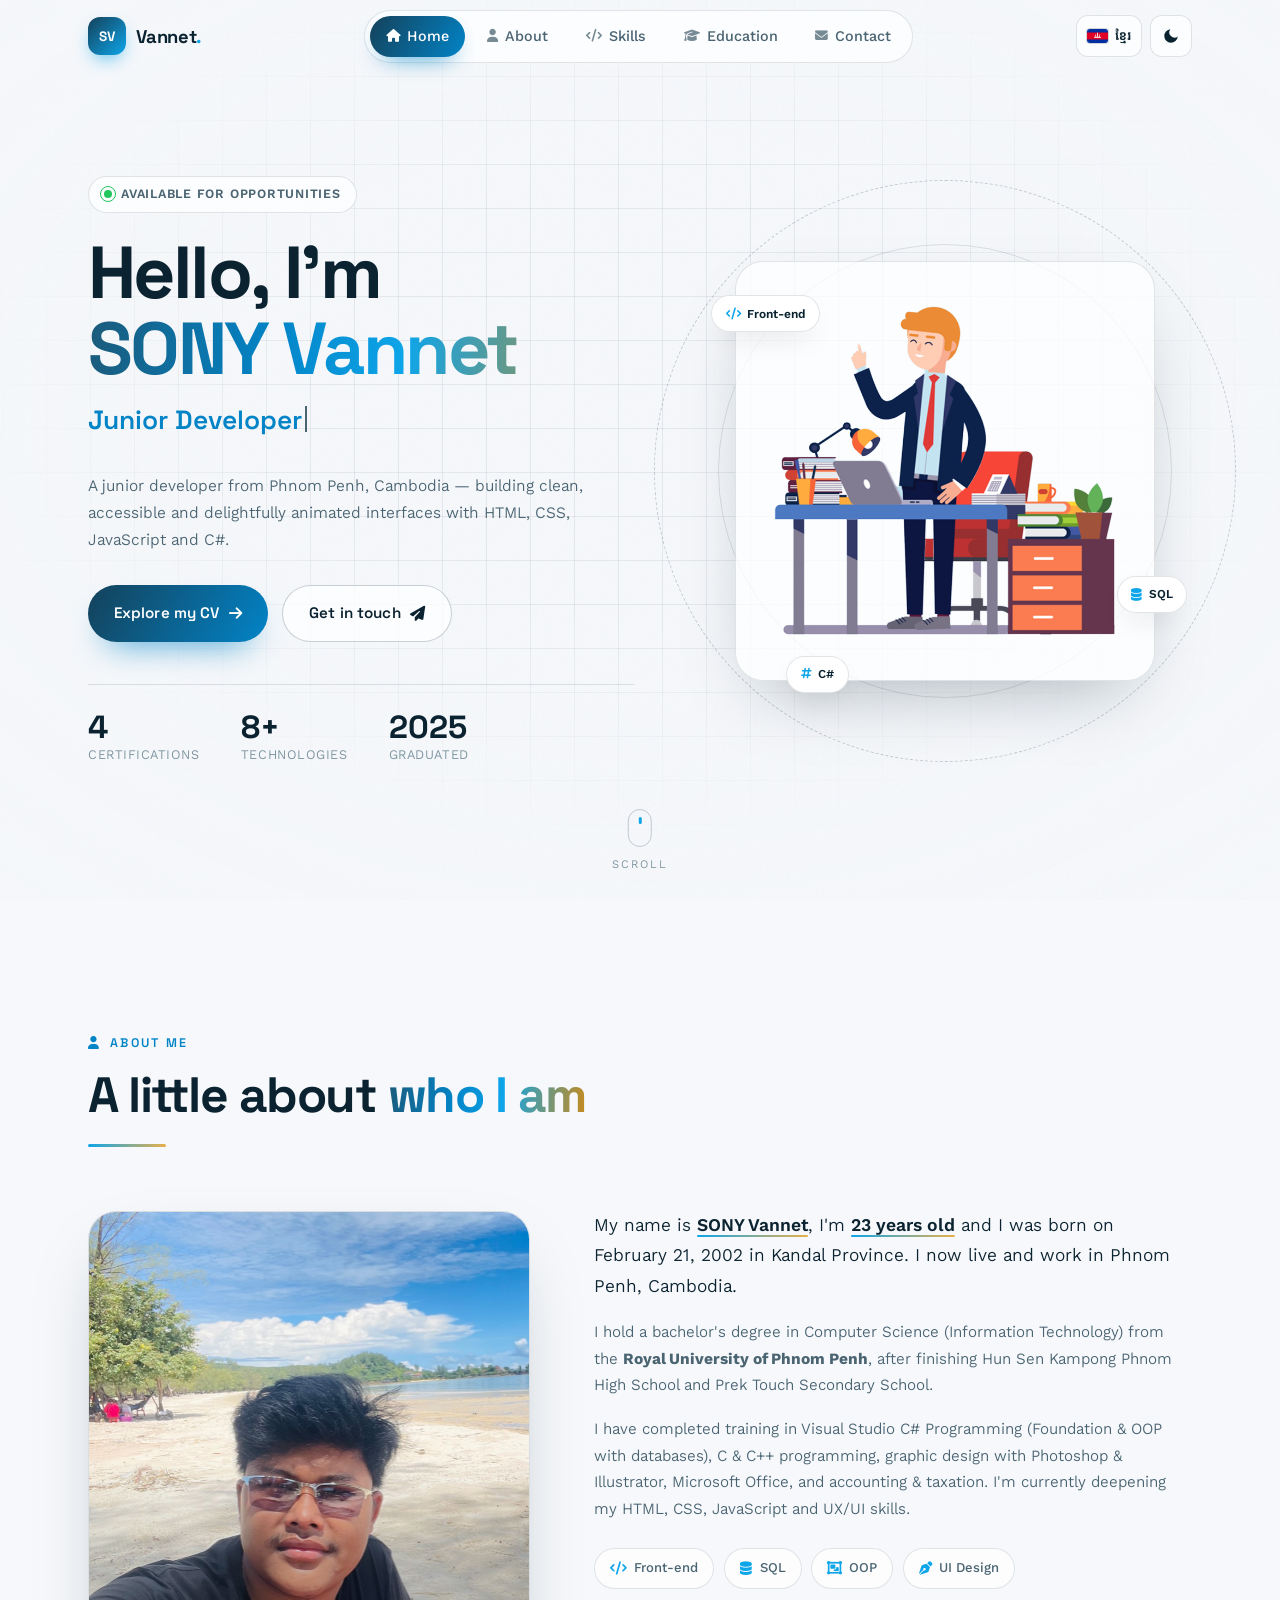
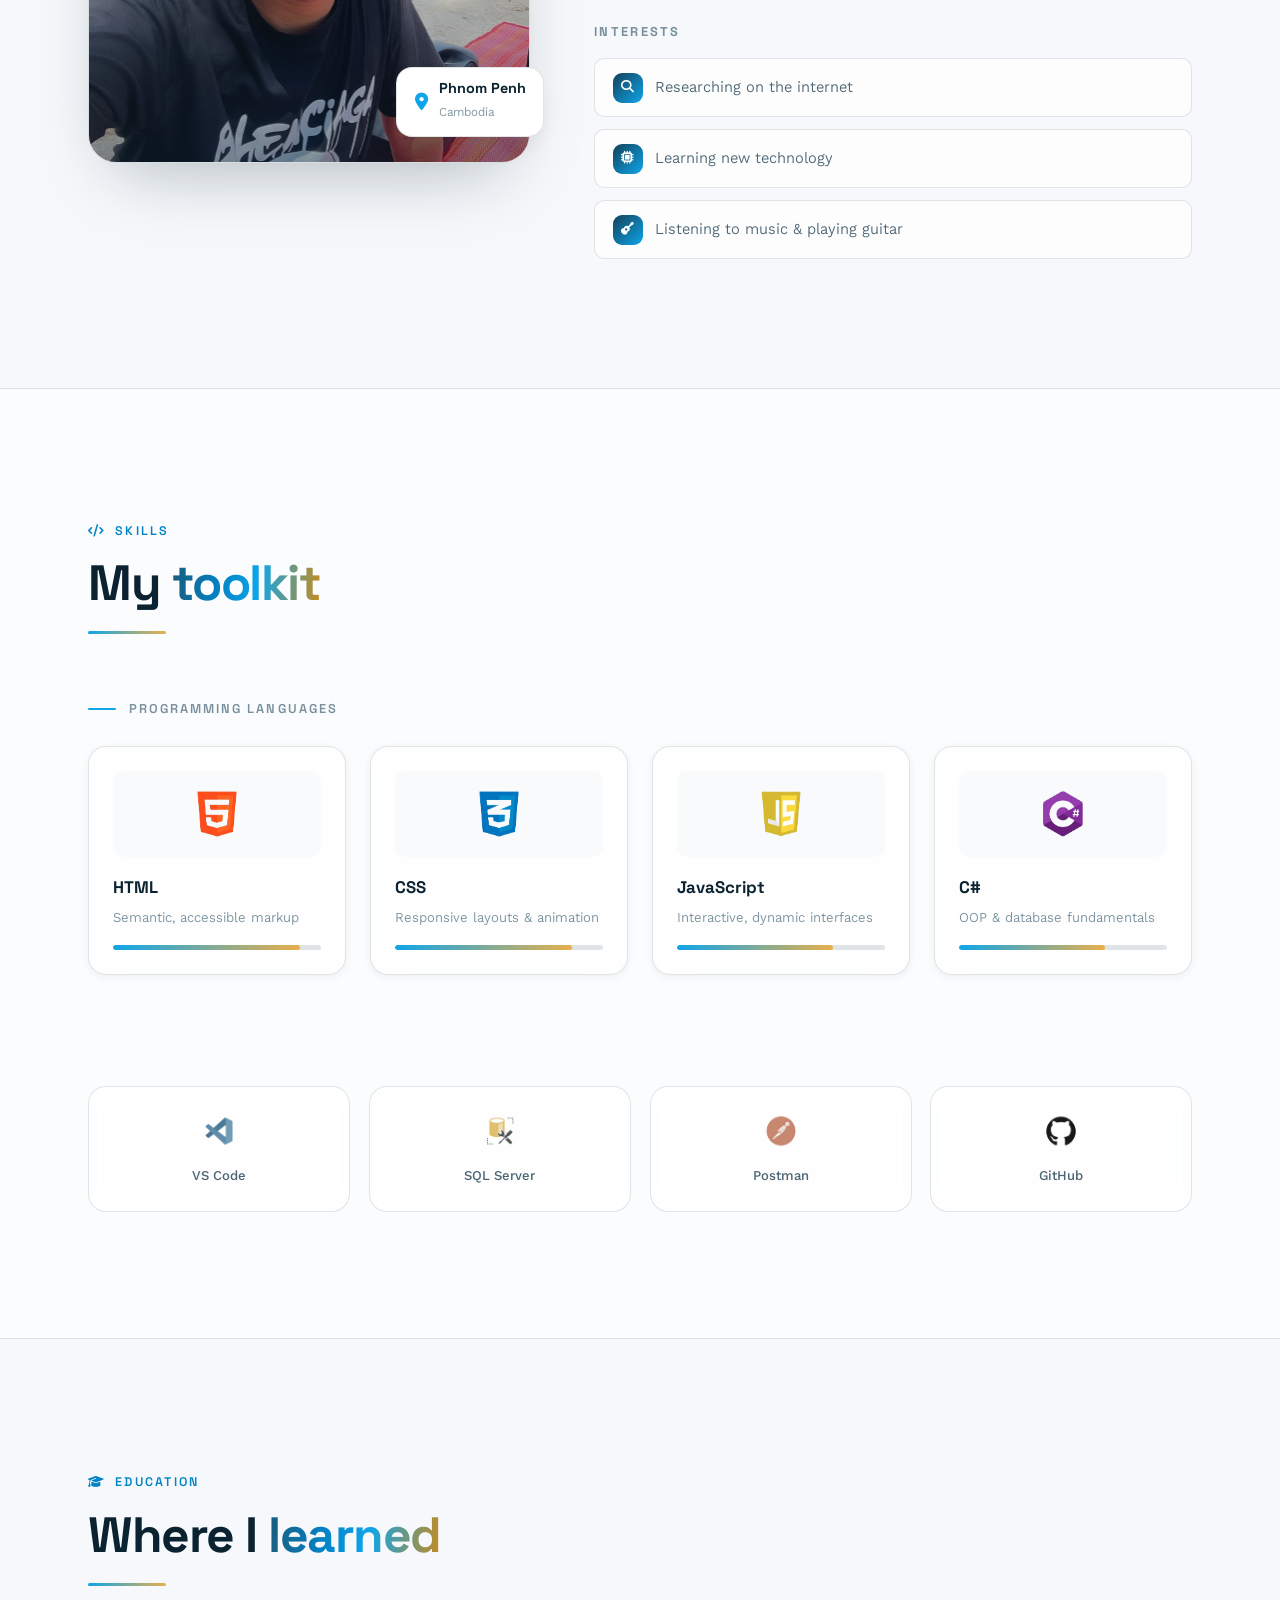
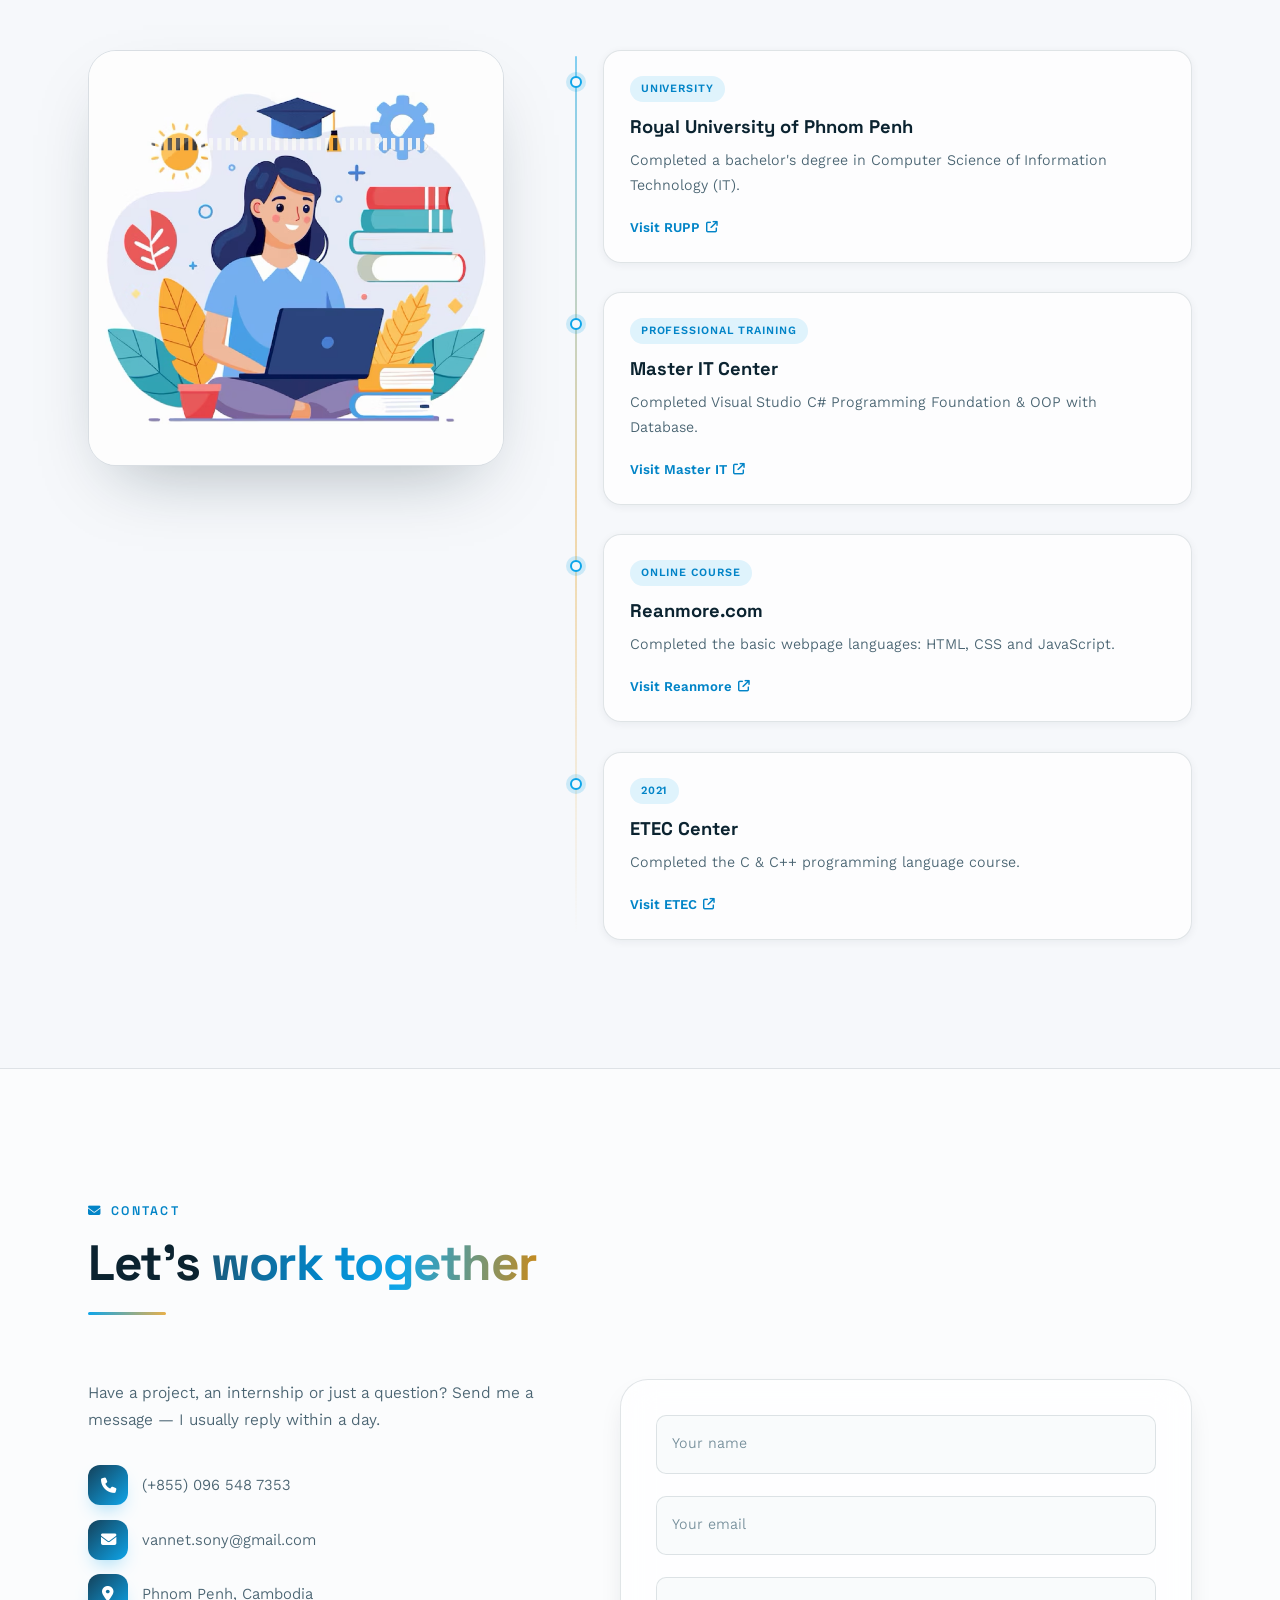
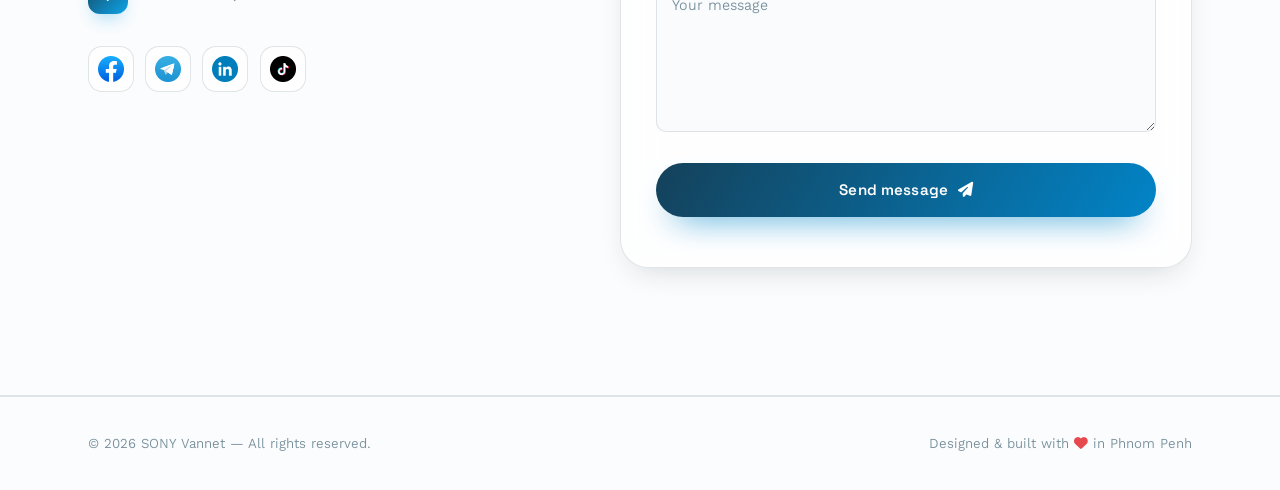
==== commit 49c914e2: "fix: remove canvas plexus layer from background Drop the entire network-graph canvas layer, leaving " ====
--- a/index.html
+++ b/index.html
@@ -24,10 +24,9 @@
   <!-- Scroll progress -->
   <div class="progress-bar" aria-hidden="true"><span id="progress"></span></div>
 
-  <!-- Ambient background: ruled grid → plexus canvas → vignette -->
+  <!-- Ambient background: ruled grid → vignette -->
   <div class="bg" aria-hidden="true">
     <div class="bg__grid"></div>
-    <canvas class="bg__plexus" id="plexus"></canvas>
     <div class="bg__vignette"></div>
   </div>
   <div class="noise" aria-hidden="true"></div>
--- a/style.css
+++ b/style.css
@@ -48,12 +48,8 @@
   --gutter: clamp(1.25rem, 4vw, 3rem);
   --nav-h: 74px;
 
-  /* background plexus + grid */
+  /* background grid */
   --grid-line: rgba(14, 47, 63, 0.075);
-  --plexus-node: rgba(14, 47, 63, 0.5);
-  --plexus-hub: rgba(2, 132, 199, 0.95);
-  --plexus-link: rgba(27, 90, 122, 0.9);
-  --plexus-pulse: rgba(201, 138, 27, 1);
 
   --font-display: "Space Grotesk", "Kantumruy Pro", system-ui, sans-serif;
   --font-body: "Kantumruy Pro", system-ui, -apple-system, "Segoe UI", sans-serif;
@@ -75,12 +71,8 @@
   --shadow-md: 0 14px 34px -14px rgba(0, 0, 0, 0.7);
   --shadow-lg: 0 34px 80px -34px rgba(0, 0, 0, 0.85);
 
-  /* background plexus + grid */
+  /* background grid */
   --grid-line: rgba(148, 209, 235, 0.085);
-  --plexus-node: rgba(174, 220, 240, 0.62);
-  --plexus-hub: rgba(56, 189, 248, 1);
-  --plexus-link: rgba(125, 211, 252, 0.95);
-  --plexus-pulse: rgba(252, 211, 77, 1);
 }
 
 /* ---------- 2. Reset & base ---------- */
@@ -162,7 +154,7 @@
   background-clip: text;
 }
 
-/* ---------- 3. Ambient background: grid → plexus → vignette ---------- */
+/* ---------- 3. Ambient background: grid → vignette ---------- */
 .bg {
   position: fixed;
   inset: 0;
@@ -184,16 +176,7 @@
   mask-image: radial-gradient(ellipse 74% 70% at 50% 44%, #000 0%, #000 34%, transparent 74%);
 }
 
-/* Layer 2 — plexus canvas (drawn in script.js) */
-.bg__plexus {
-  position: absolute;
-  inset: 0;
-  display: block;
-  width: 100%;
-  height: 100%;
-}
-
-/* Layer 3 — vignette to settle the edges */
+/* Layer 2 — vignette to settle the edges */
 .bg__vignette {
   position: absolute;
   inset: 0;
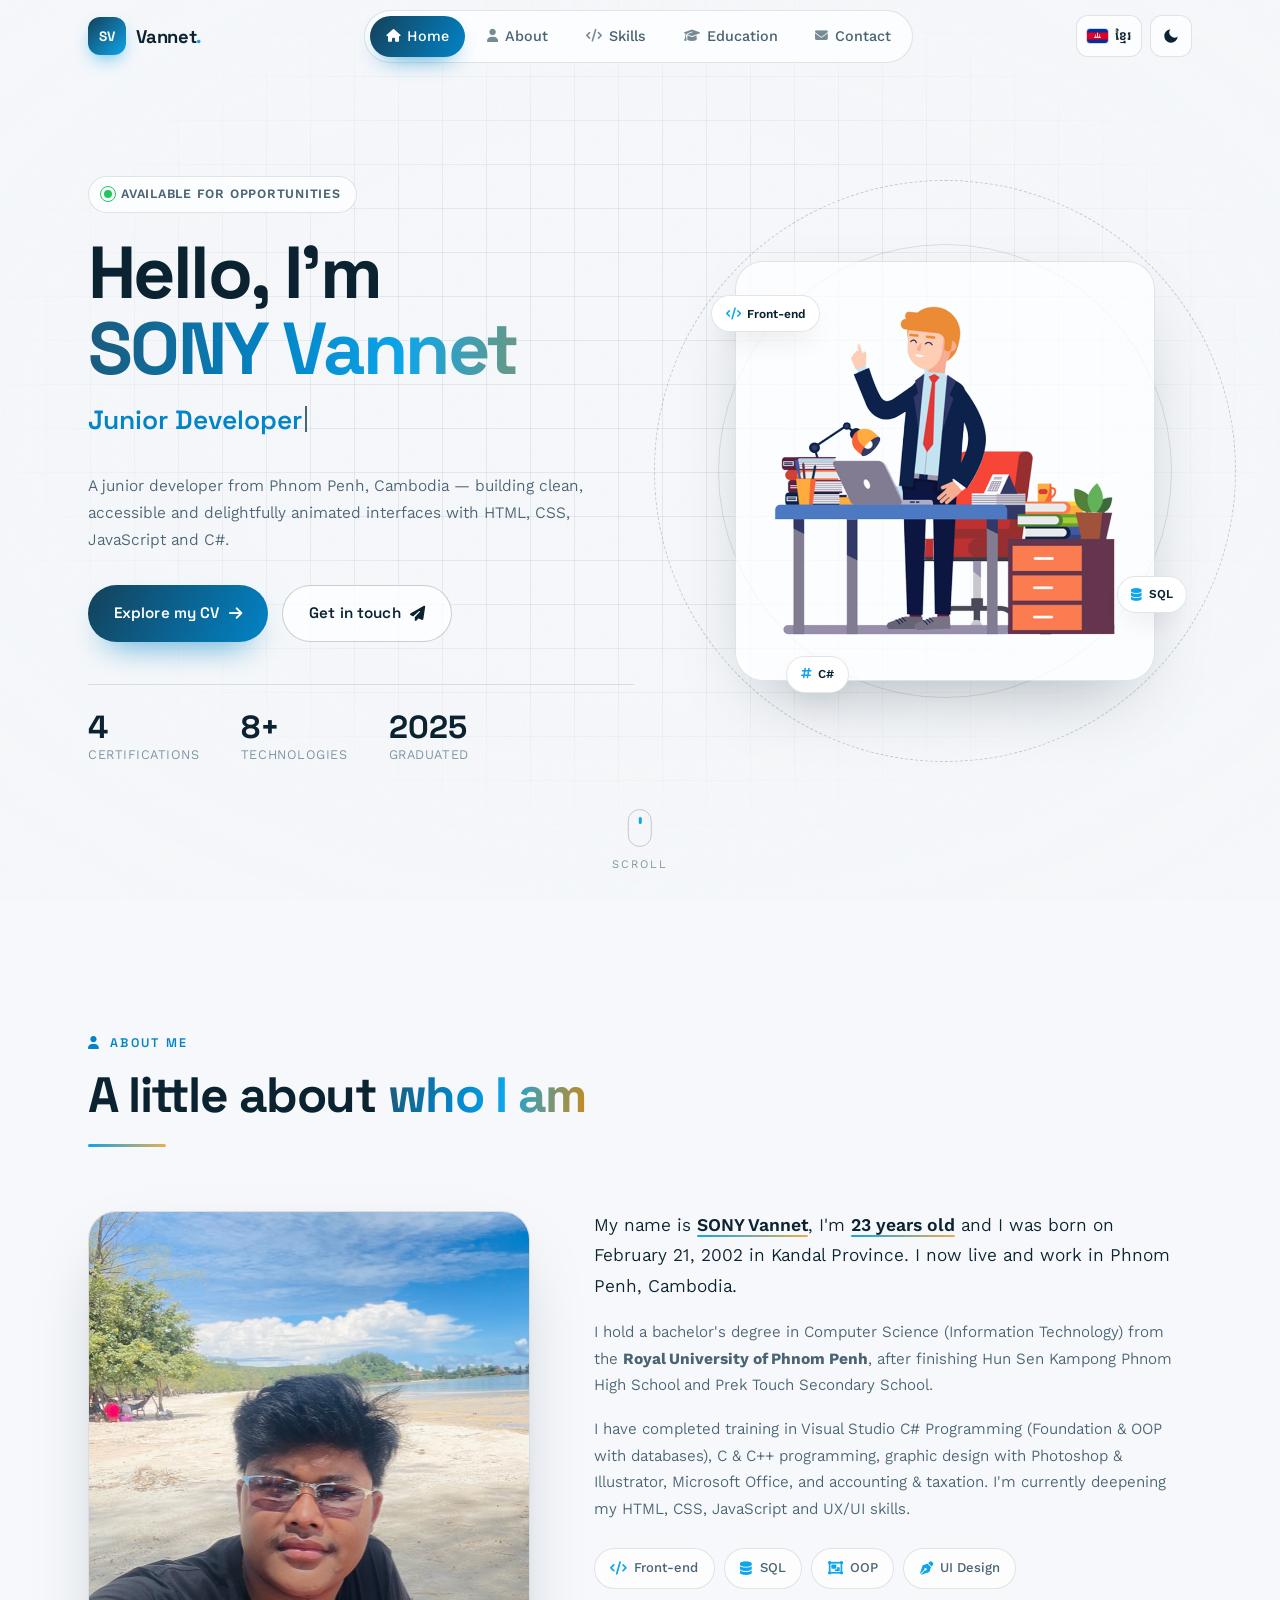
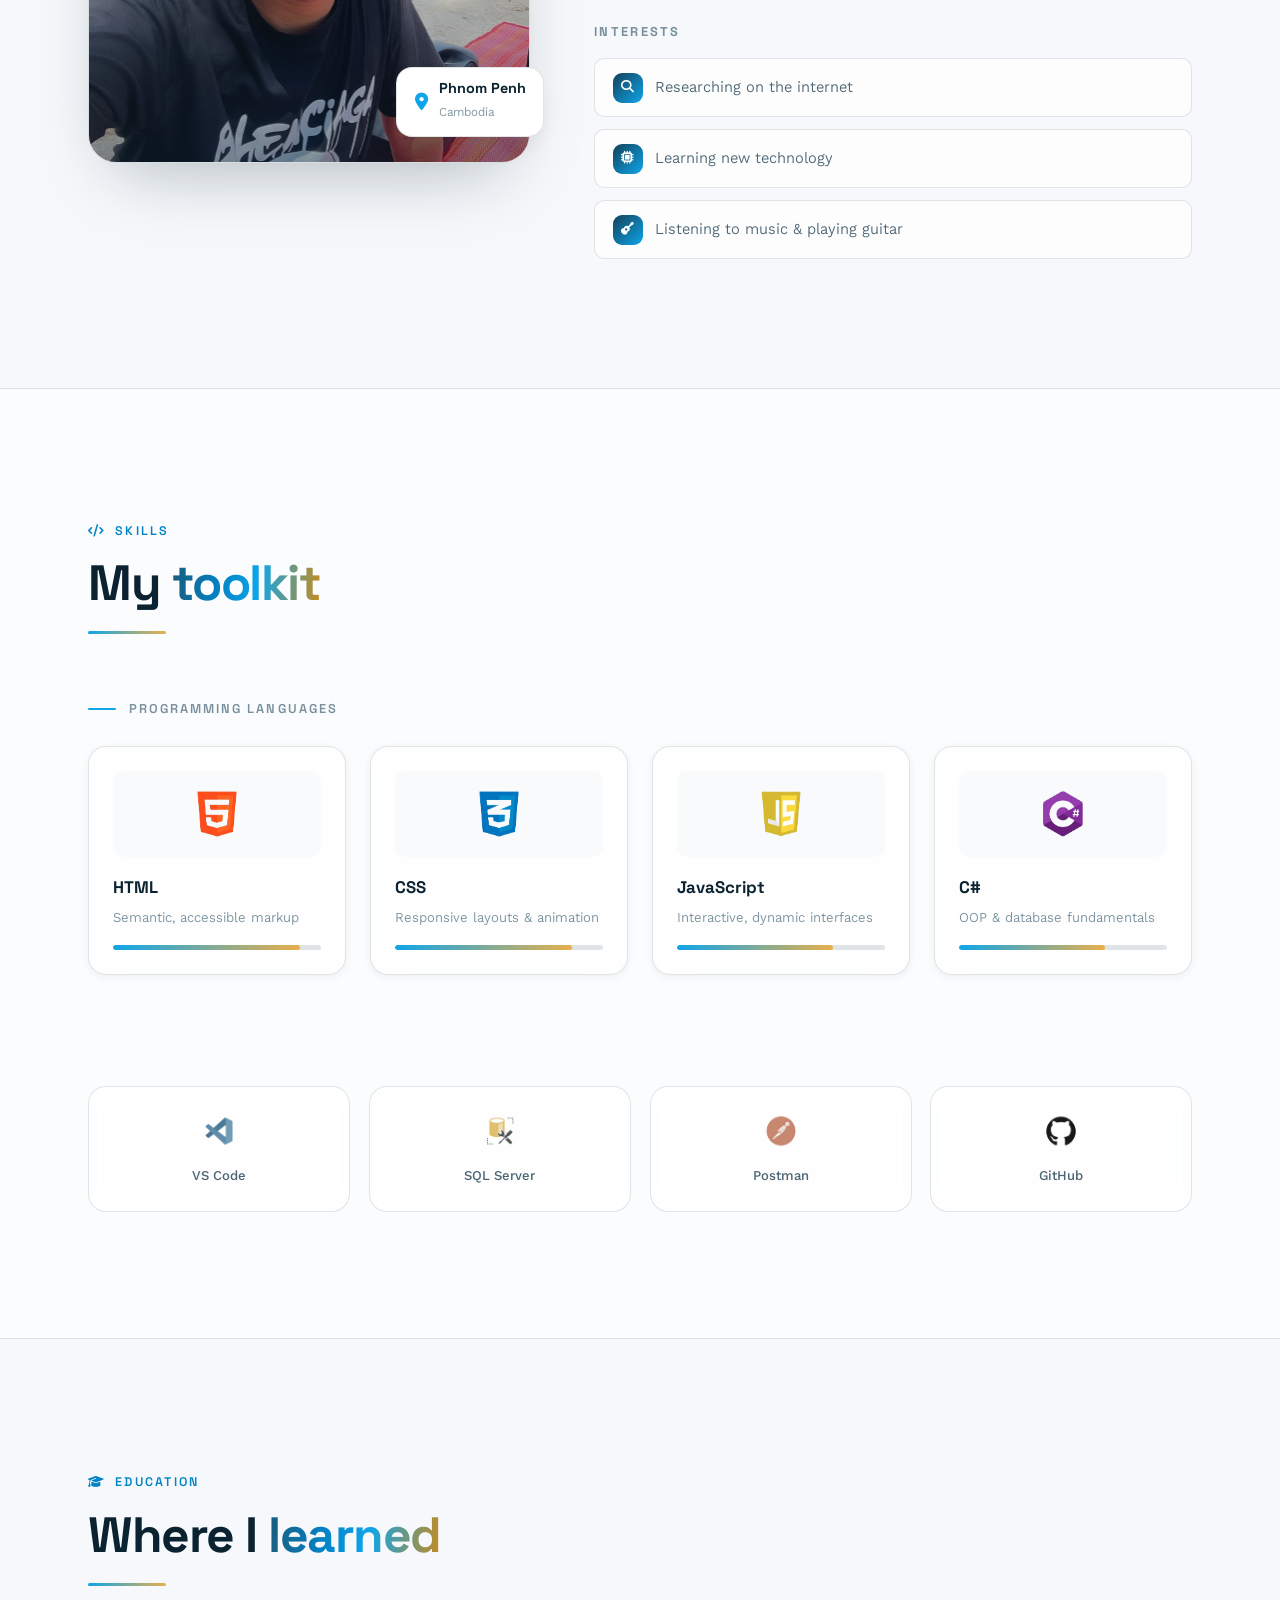
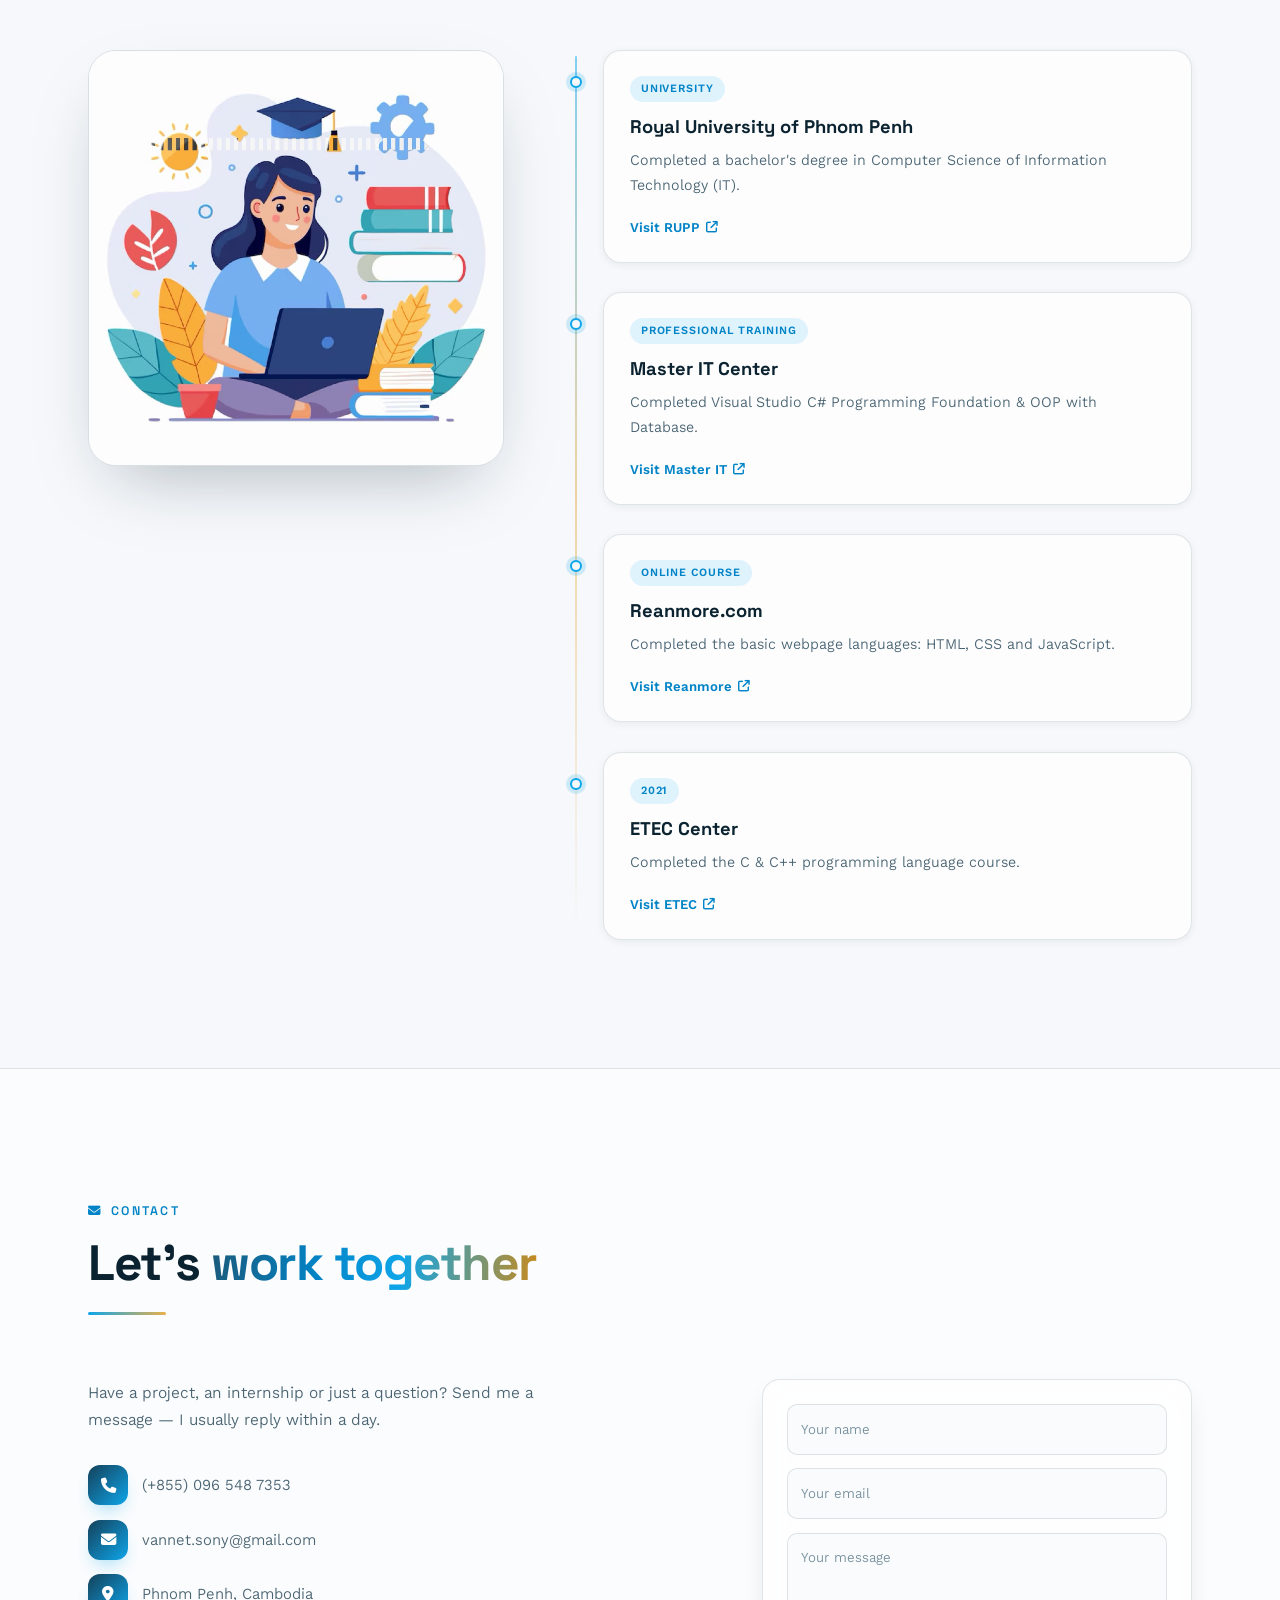
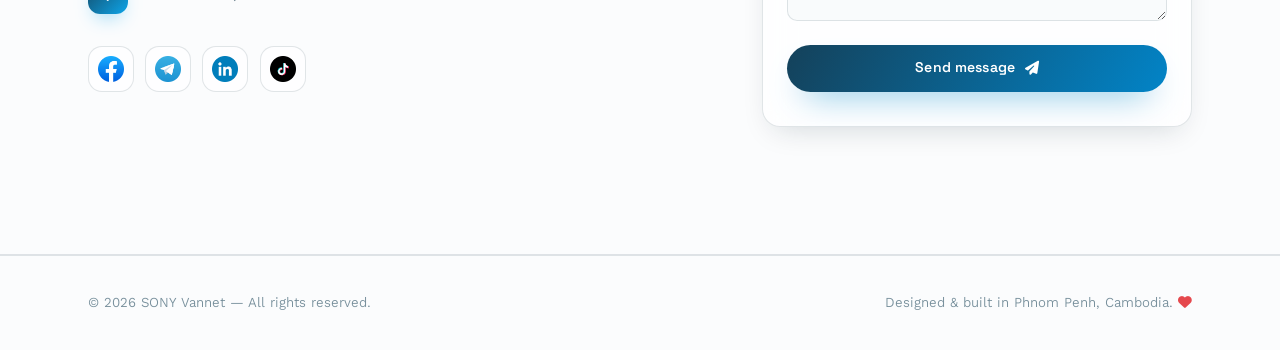
==== commit a4819125: "content: reword footer credit to Phnom Penh, Cambodia Footer now reads "Designed & built in Phnom Pe" ====
--- a/index.html
+++ b/index.html
@@ -481,8 +481,8 @@
   <footer class="footer">
     <div class="container footer__inner">
       <p data-i18n="footer.copy" data-i18n-html="true">&copy; 2025 SONY Vannet — All rights reserved.</p>
-      <p class="footer__meta" data-i18n="footer.meta" data-i18n-html="true">Designed &amp; built with <i
-          class="fas fa-heart"></i> in Phnom Penh</p>
+      <p class="footer__meta" data-i18n="footer.meta" data-i18n-html="true">Designed &amp; built in
+        Phnom Penh, Cambodia. <i class="fas fa-heart"></i></p>
     </div>
   </footer>
 
--- a/style.css
+++ b/style.css
@@ -614,6 +614,19 @@
 
 .btn--block {
   width: 100%;
+}
+
+/* submit button sits inside the compact contact form */
+#contact-form .btn--block {
+  padding-block: 0.72rem;
+  font-size: 0.88rem;
+  margin-top: 0.15rem;
+}
+
+#contact-form .form__note {
+  margin-top: 0.65rem;
+  font-size: 0.78rem;
+  line-height: 1.45;
 }
 
 /* ---------- 7. Hero ---------- */
@@ -1480,7 +1493,7 @@
 /* ---------- 12. Contact ---------- */
 .contact {
   display: grid;
-  grid-template-columns: minmax(0, 0.9fr) minmax(0, 1.1fr);
+  grid-template-columns: minmax(0, 1fr) min(430px, 100%);
   gap: clamp(2rem, 5vw, 4rem);
   align-items: start;
 }
@@ -1563,8 +1576,10 @@
 
 /* form */
 .form {
-  padding: clamp(1.5rem, 3vw, 2.2rem);
-  border-radius: var(--radius-lg);
+  width: 100%;
+  max-width: 430px;
+  padding: clamp(1.1rem, 2vw, 1.5rem);
+  border-radius: var(--radius);
   border: 1px solid var(--line);
   background: var(--surface);
   -webkit-backdrop-filter: blur(18px);
@@ -1574,15 +1589,15 @@
 
 .field {
   position: relative;
-  margin-bottom: 1.4rem;
+  margin-bottom: 0.85rem;
 }
 
 .field input,
 .field textarea {
   width: 100%;
-  padding: 1.3rem 1rem 0.6rem;
+  padding: 1.1rem 0.85rem 0.42rem;
   font: inherit;
-  font-size: 0.96rem;
+  font-size: 0.9rem;
   color: var(--text);
   background: color-mix(in srgb, var(--bg) 60%, transparent);
   border: 1px solid var(--line);
@@ -1592,15 +1607,16 @@
 
 .field textarea {
   resize: vertical;
-  min-height: 120px;
-  line-height: 1.6;
+  height: 88px;
+  min-height: 72px;
+  line-height: 1.5;
 }
 
 .field label {
   position: absolute;
-  left: 1rem;
-  top: 1rem;
-  font-size: 0.92rem;
+  left: 0.85rem;
+  top: 0.85rem;
+  font-size: 0.86rem;
   color: var(--text-dim);
   pointer-events: none;
   transform-origin: left;
@@ -1813,6 +1829,11 @@
     grid-template-columns: 1fr;
   }
 
+  /* single column: let the compact form centre instead of hugging the right */
+  .form {
+    max-width: 460px;
+    justify-self: center;
+  }
   .hero__copy {
     text-align: center;
   }
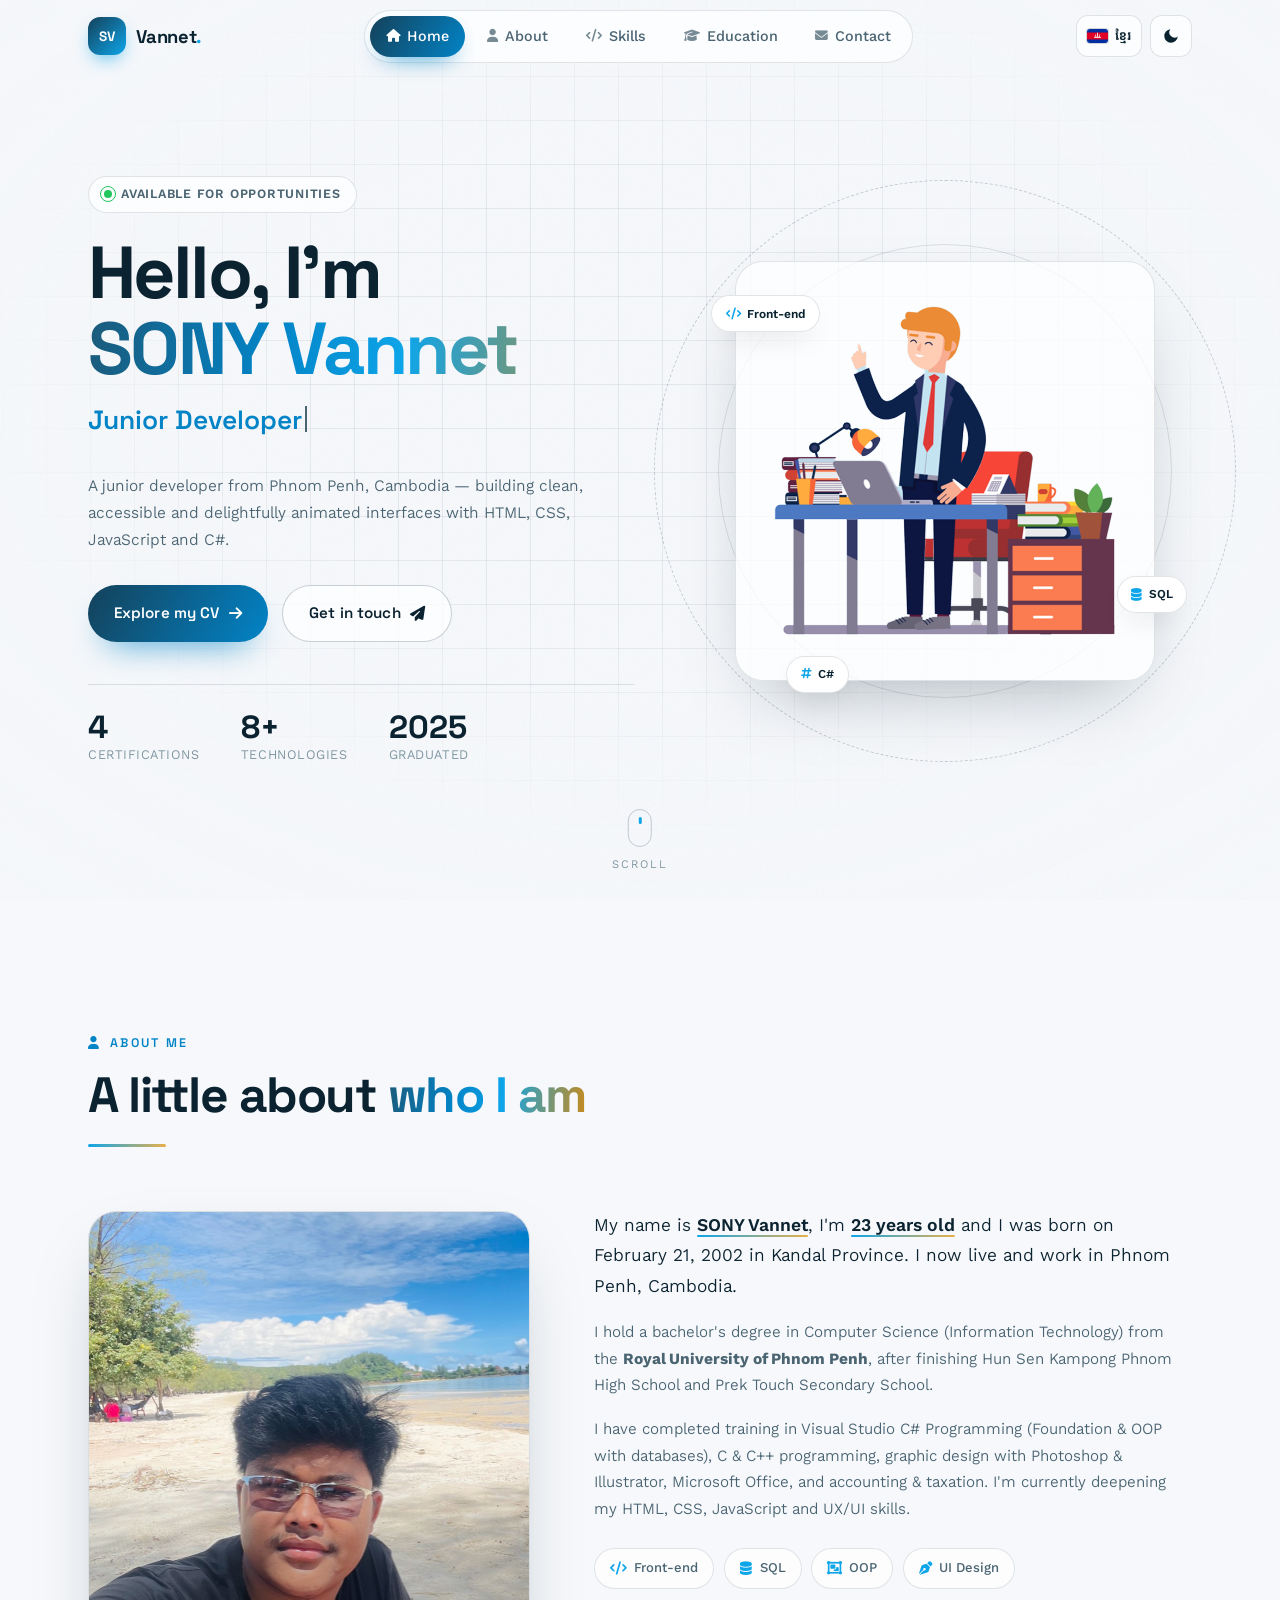
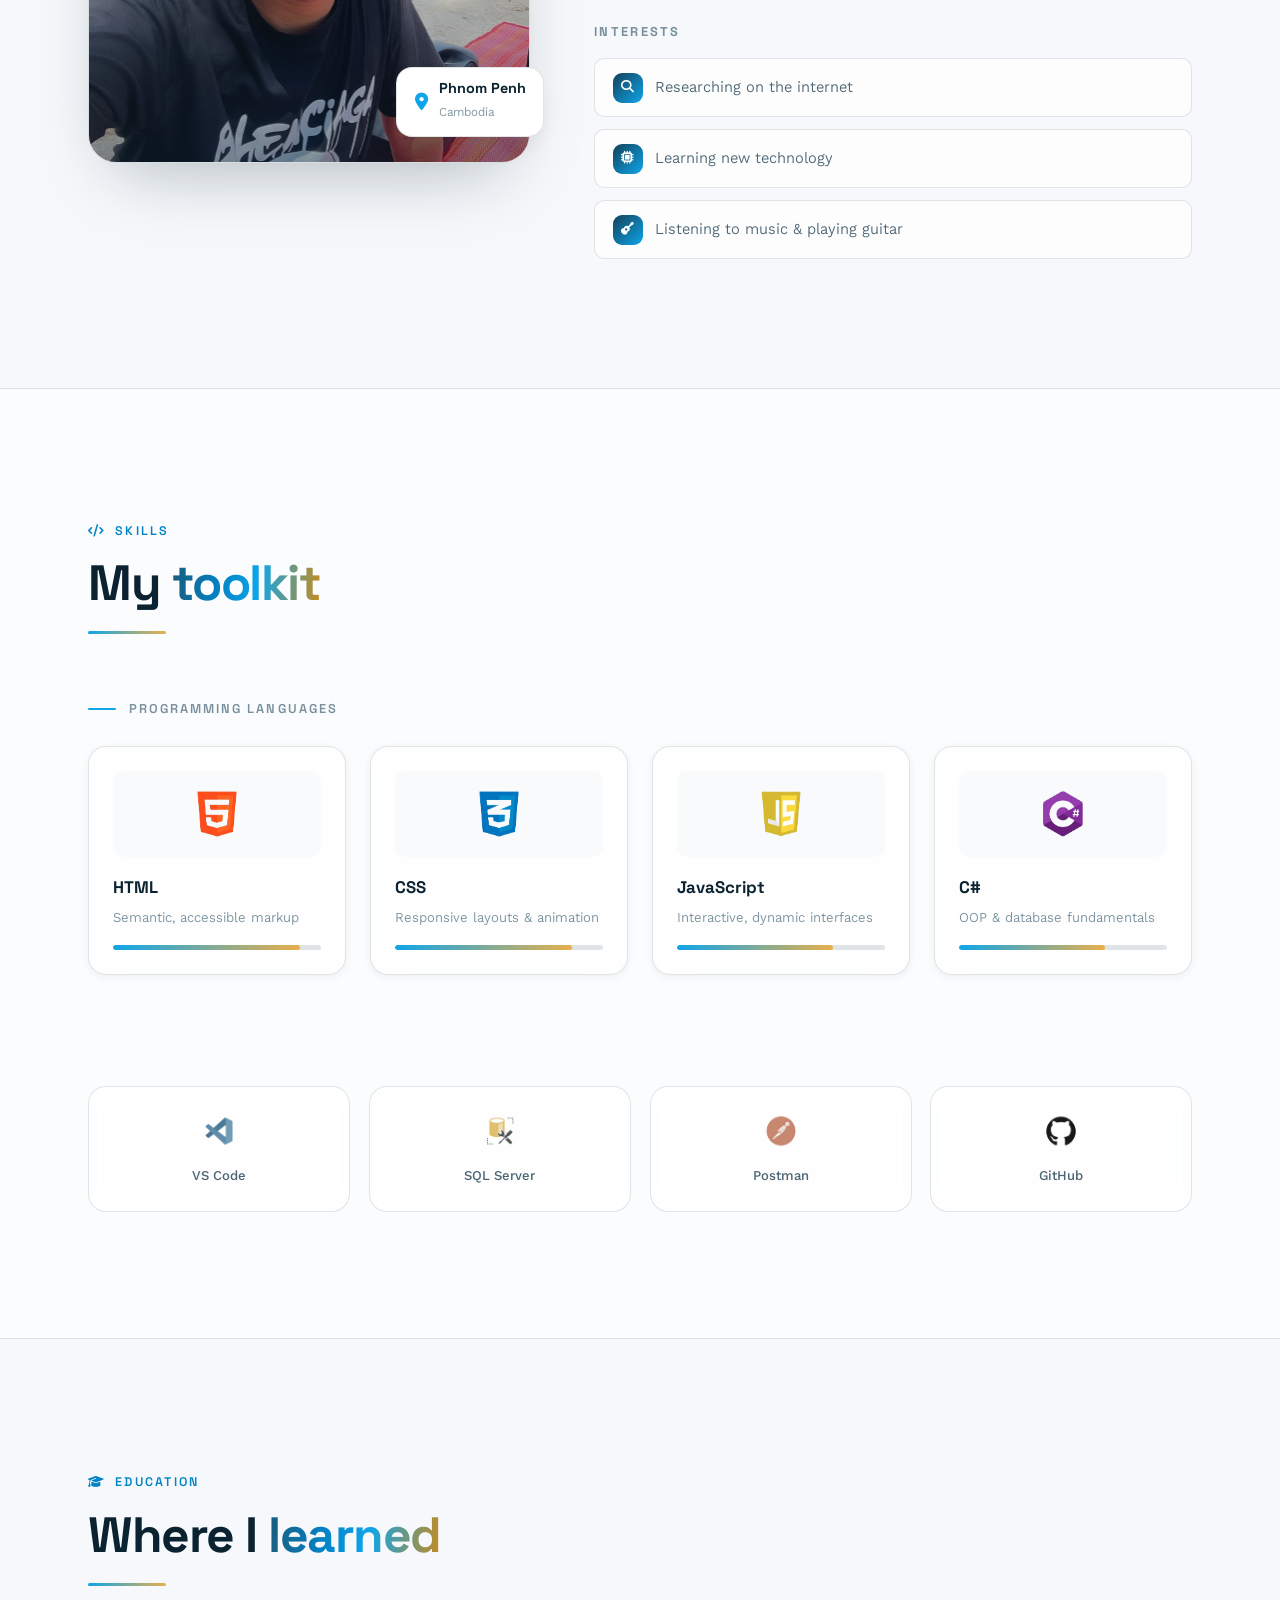
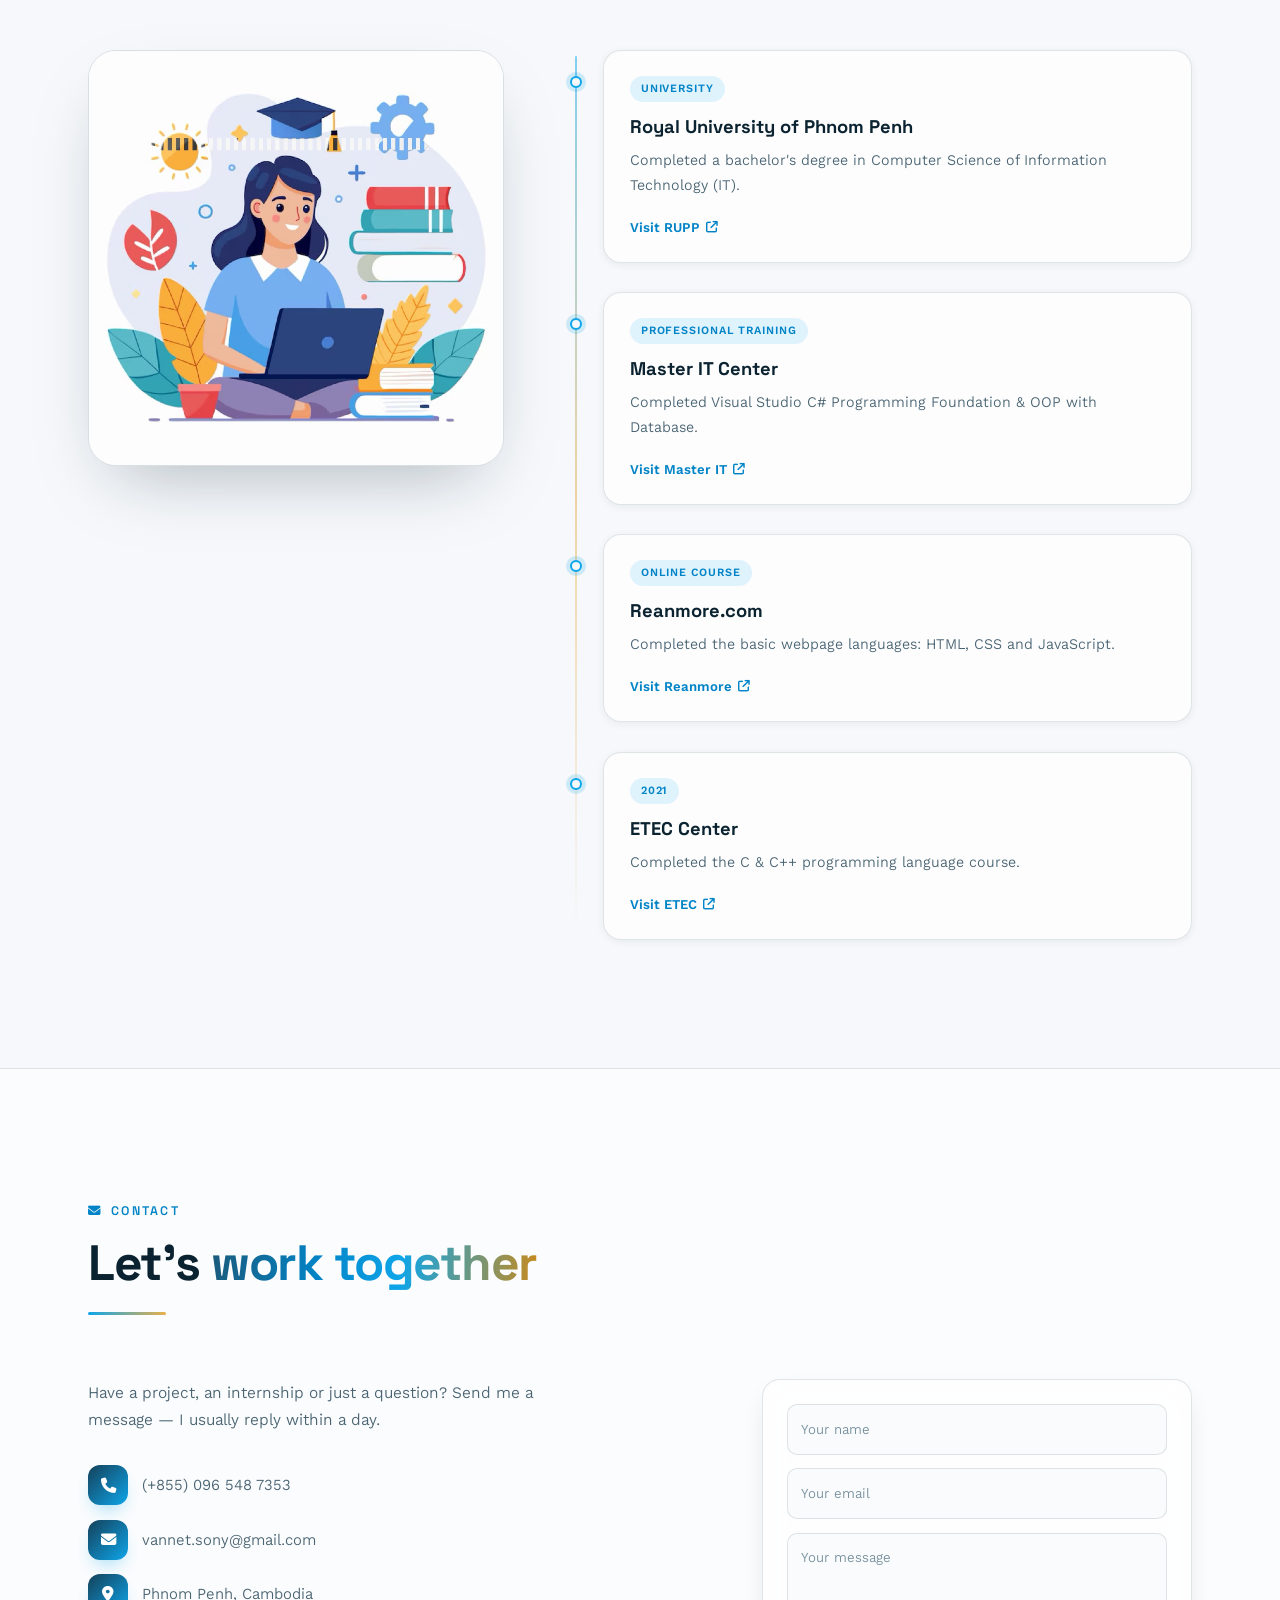
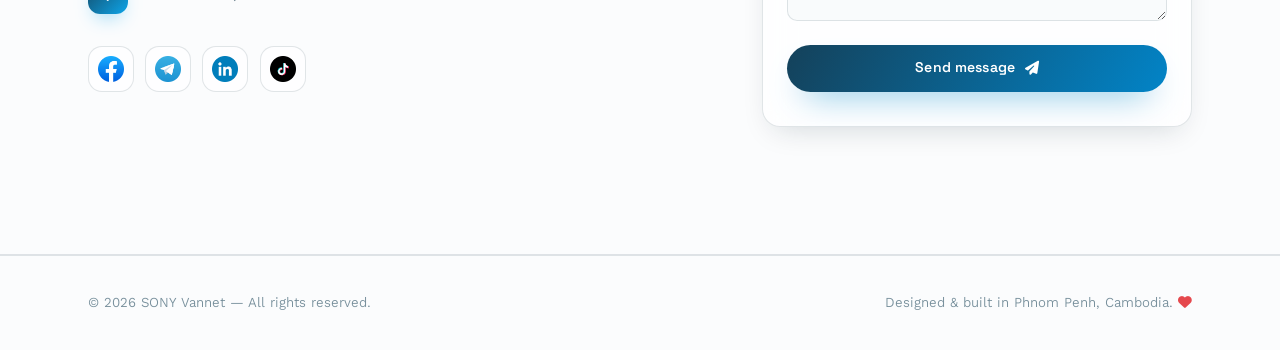
==== commit 463c0048: "feat: move the phone navigation into the app bar Remove the hamburger menu entirely and show the nav" ====
--- a/index.html
+++ b/index.html
@@ -113,10 +113,6 @@
             </g>
           </svg>
         </button>
-        <button class="icon-btn nav__burger" id="nav-burger" aria-label="Open menu" aria-expanded="false"
-          aria-controls="nav-menu">
-          <span></span><span></span><span></span>
-        </button>
       </div>
     </div>
   </header>
--- a/style.css
+++ b/style.css
@@ -519,29 +519,6 @@
 
 .nav__burger {
   display: none;
-  flex-direction: column;
-  gap: 5px;
-}
-
-.nav__burger span {
-  display: block;
-  width: 20px;
-  height: 2px;
-  border-radius: 2px;
-  background: currentColor;
-  transition: transform 0.35s var(--ease-out), opacity 0.25s;
-}
-
-.nav__burger[aria-expanded="true"] span:nth-child(1) {
-  transform: translateY(7px) rotate(45deg);
-}
-
-.nav__burger[aria-expanded="true"] span:nth-child(2) {
-  opacity: 0;
-}
-
-.nav__burger[aria-expanded="true"] span:nth-child(3) {
-  transform: translateY(-7px) rotate(-45deg);
 }
 
 /* ---------- 6. Buttons ---------- */
@@ -1707,6 +1684,10 @@
 
 .form__note.is-shown {
   opacity: 1;
+}
+
+.form__note[data-kind="error"] {
+  color: #e5484d;
 }
 
 .form button[disabled] {
@@ -1814,12 +1795,10 @@
 
 /* ---------- 15. Responsive ---------- */
 @media (max-width: 1024px) {
-  .nav__link span {
-    display: none;
-  }
-
   .nav__link {
-    padding: 0.55rem 0.8rem;
+    gap: 0.38rem;
+    padding: 0.46rem 0.72rem;
+    font-size: 0.84rem;
   }
 
   .hero__grid,
@@ -1884,47 +1863,80 @@
 
 @media (max-width: 768px) {
   :root {
-    --nav-h: 66px;
-  }
-
-  .nav__burger {
-    display: flex;
+    --nav-h: 112px;
+  }
+
+  /* Two-row app bar: brand + controls on top, full-width links beneath */
+  .nav {
+    height: auto;
+    min-height: var(--nav-h);
+    padding-block: 0.5rem;
+  }
+
+  .nav__inner {
+    flex-wrap: wrap;
+    row-gap: 0.5rem;
+  }
+
+  .brand {
+    order: 1;
+  }
+
+  .brand__text {
+    font-size: 1.05rem;
+  }
+
+  .nav__actions {
+    order: 2;
+    margin-left: auto;
+    gap: 0.4rem;
+  }
+
+  .icon-btn {
+    width: 38px;
+    height: 38px;
+    border-radius: 10px;
   }
 
   .nav__menu {
-    position: fixed;
-    inset: var(--nav-h) 0 auto 0;
-    flex-direction: column;
-    align-items: stretch;
-    gap: 0.2rem;
-    padding: 1rem var(--gutter) 1.4rem;
-    border: none;
-    border-radius: 0;
-    border-bottom: 1px solid var(--line);
-    background: color-mix(in srgb, var(--bg) 96%, transparent);
-    -webkit-backdrop-filter: blur(22px);
-    backdrop-filter: blur(22px);
-    box-shadow: var(--shadow-md);
-    transform: translateY(-12px);
-    opacity: 0;
-    visibility: hidden;
-    transition: transform 0.4s var(--ease-out), opacity 0.3s ease, visibility 0.4s;
-  }
-
-  .nav__menu.is-open {
+    order: 3;
+    position: static;
+    flex: 1 0 100%;
+    flex-direction: row;
+    align-items: center;
+    justify-content: space-between;
+    gap: 0.15rem;
+    padding: 0.2rem;
+    border: 1px solid var(--line);
+    border-radius: 14px;
+    background: var(--surface);
+    -webkit-backdrop-filter: blur(14px);
+    backdrop-filter: blur(14px);
+    box-shadow: none;
     transform: none;
     opacity: 1;
     visibility: visible;
   }
 
   .nav__link {
-    justify-content: flex-start;
-    padding: 0.8rem 1rem;
-    border-radius: 12px;
+    flex: 1 1 0;
+    min-width: 0;
+    flex-direction: column;
+    justify-content: center;
+    gap: 0.24rem;
+    padding: 0.4rem 0.15rem;
+    border-radius: 10px;
+    font-size: clamp(0.66rem, 2.9vw, 0.78rem);
+    line-height: 1;
+    white-space: nowrap;
+  }
+
+  .nav__link i {
+    font-size: 0.84rem;
   }
 
   .nav__link span {
-    display: inline;
+    display: block;
   }
 
   .hero {
